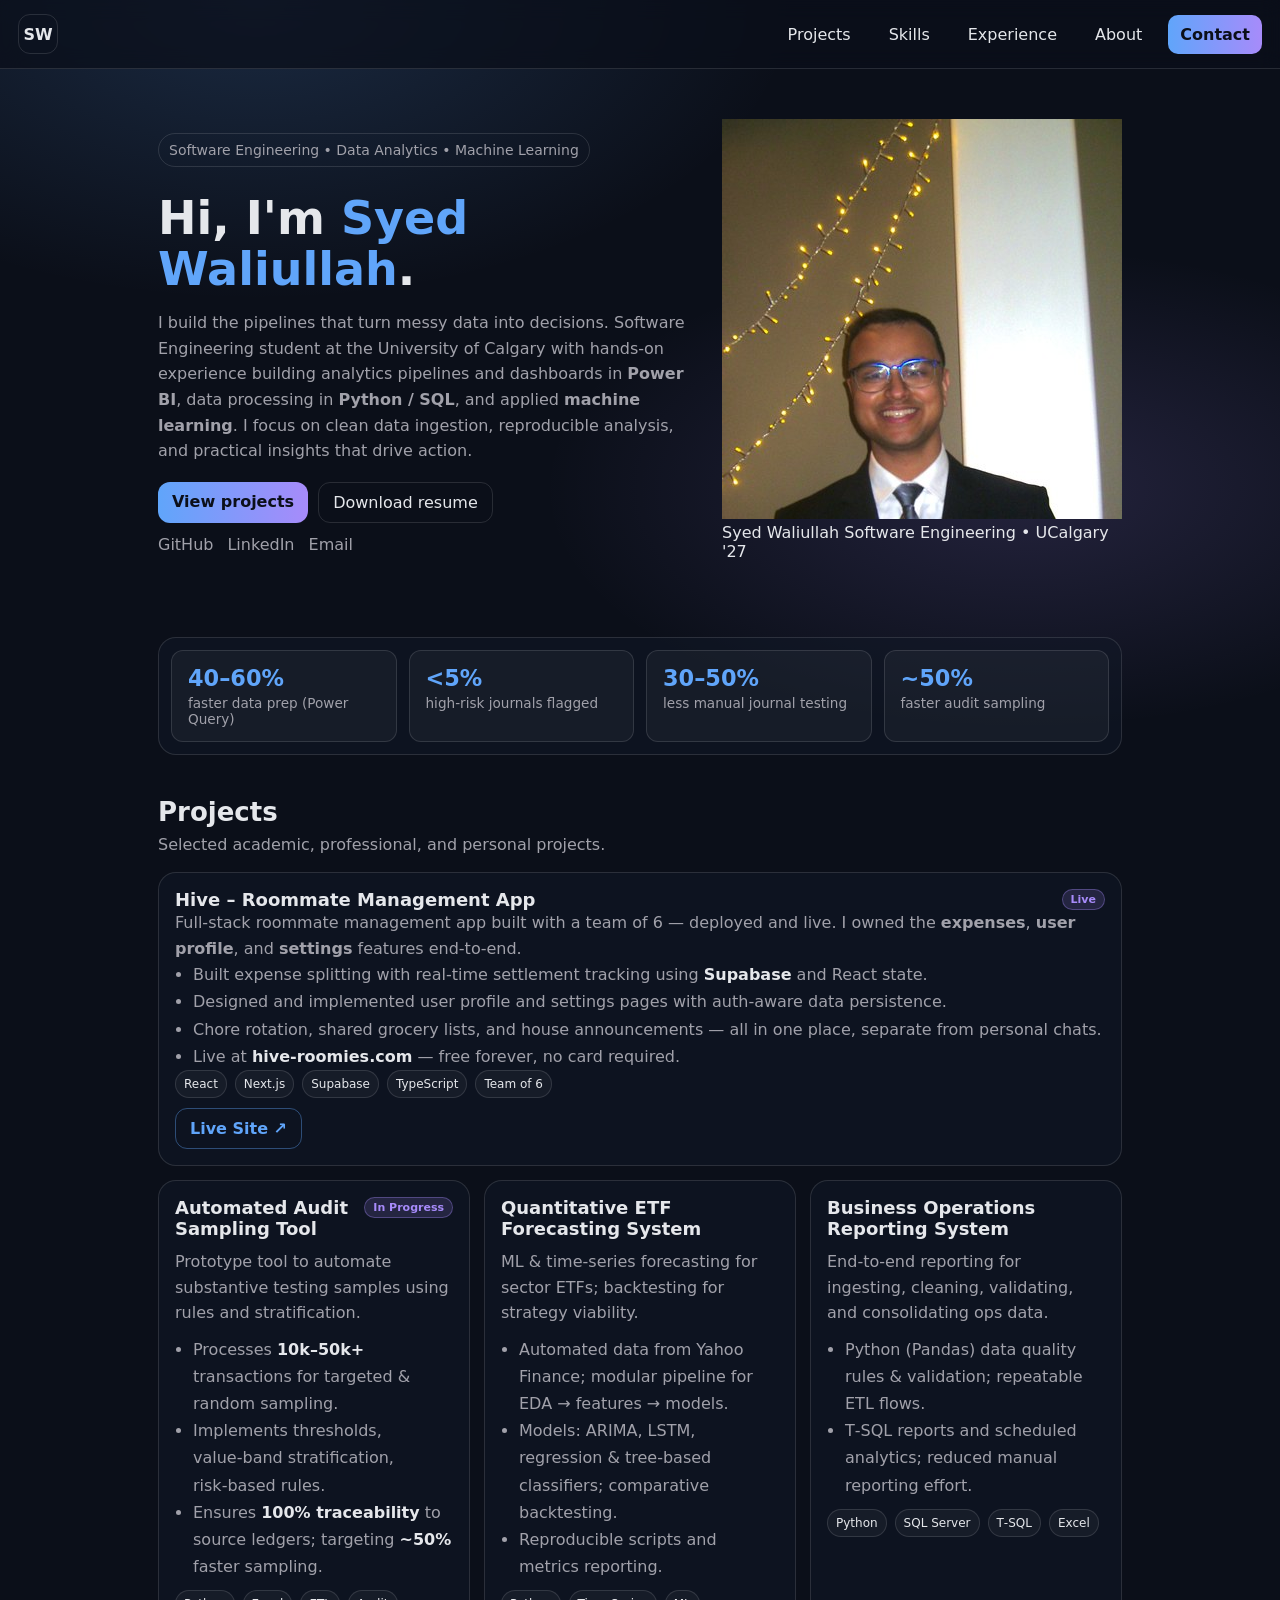
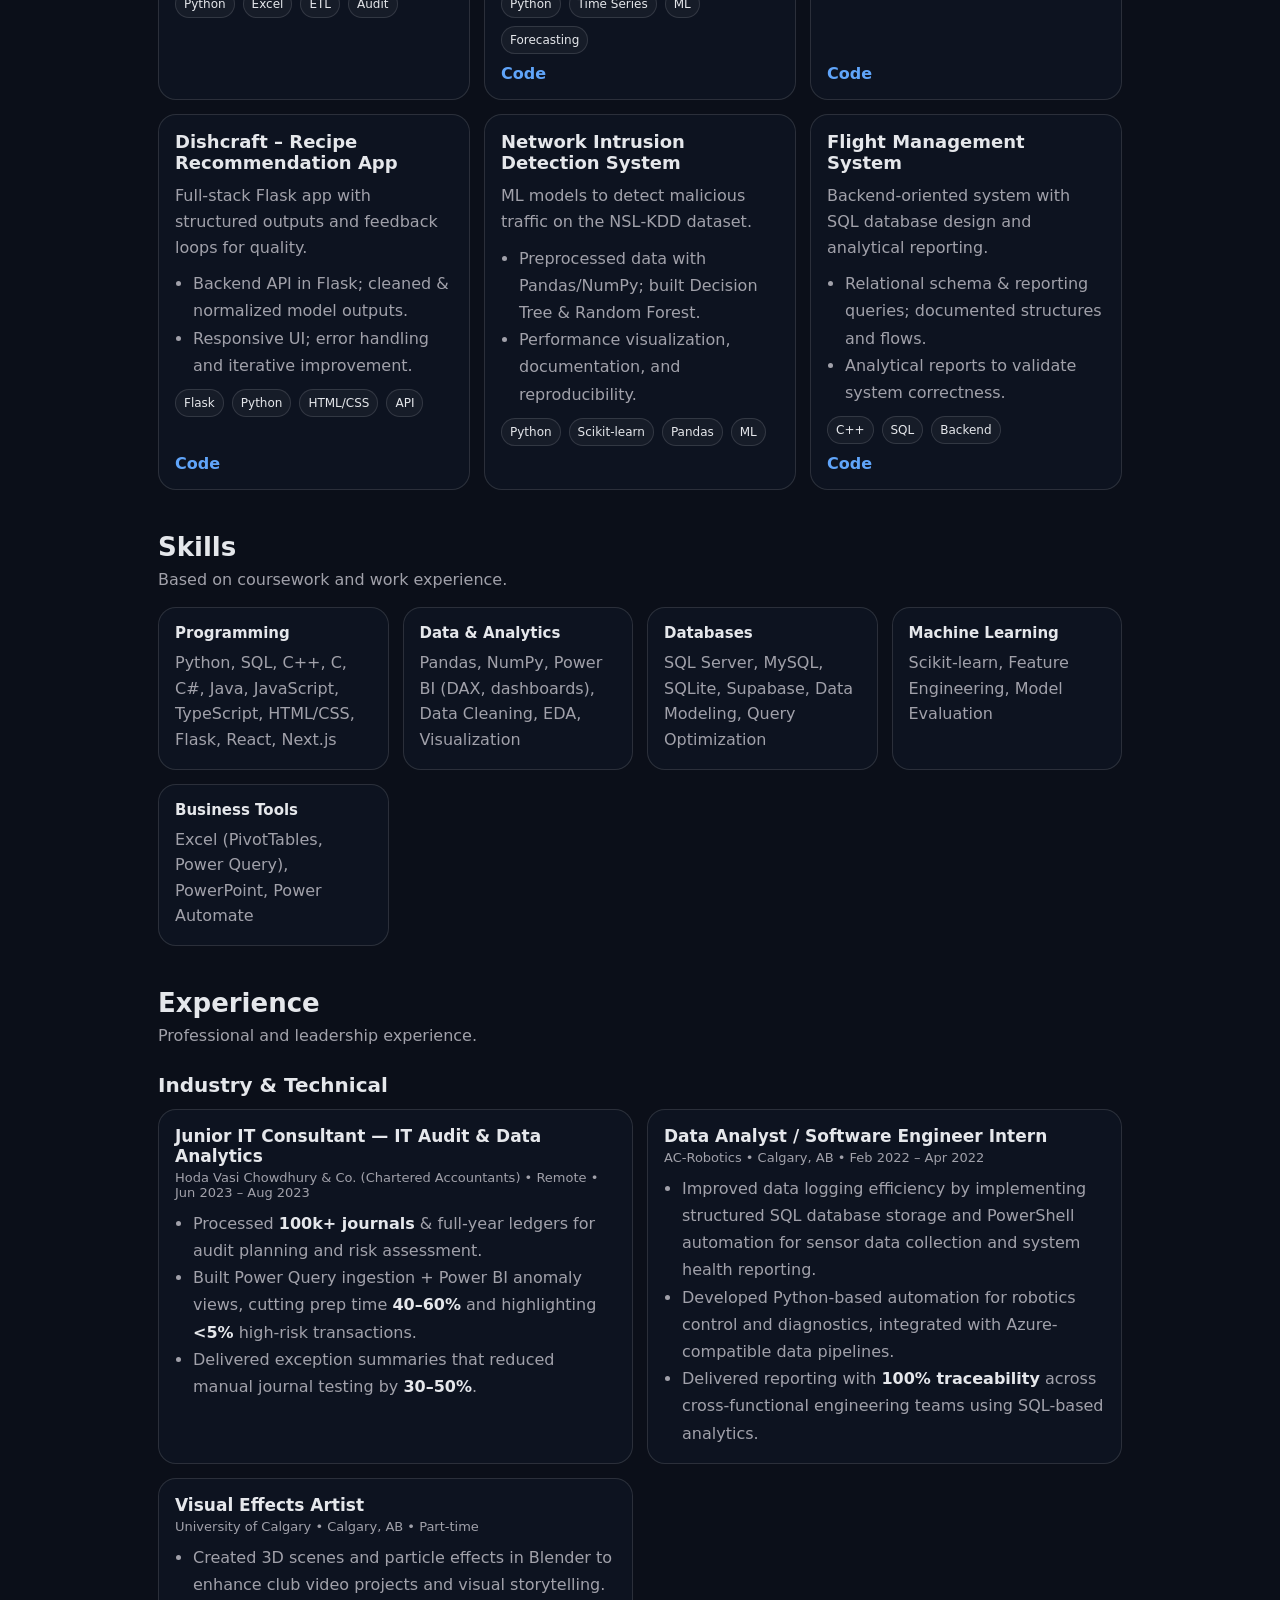
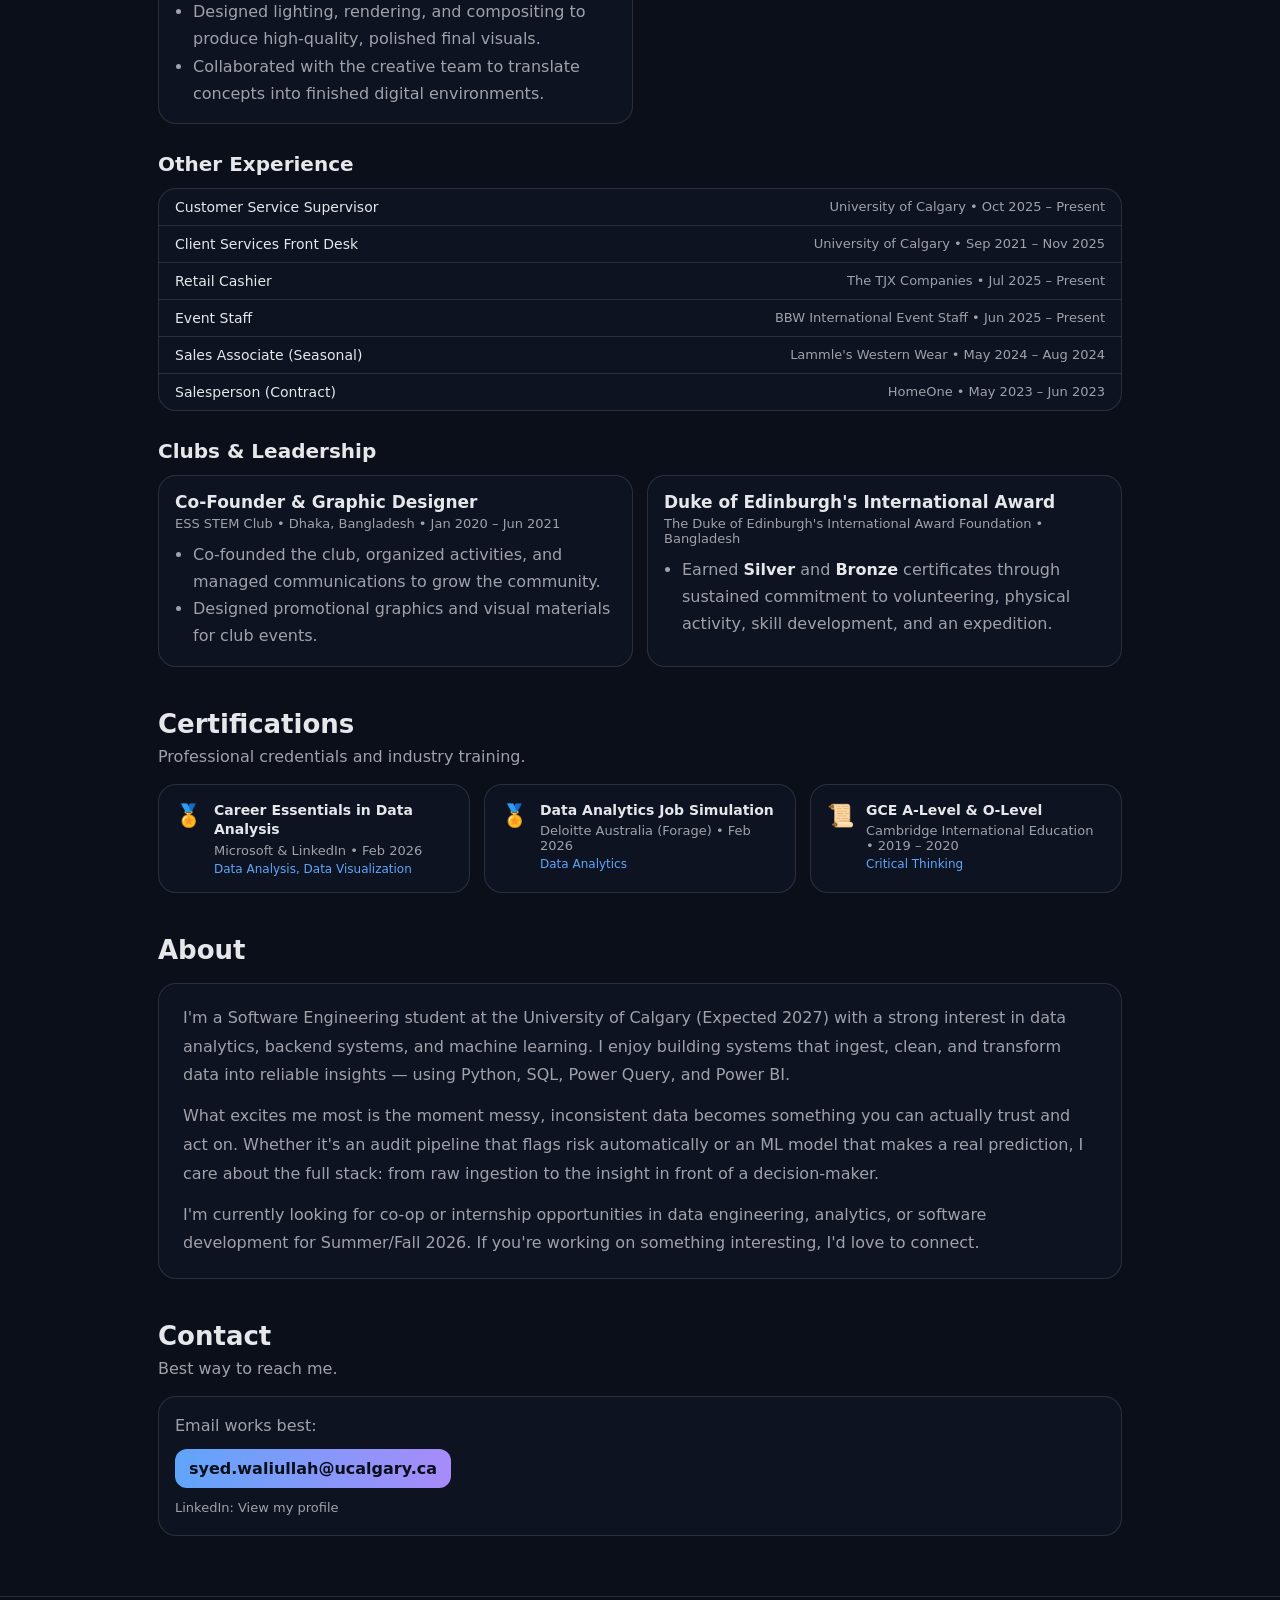
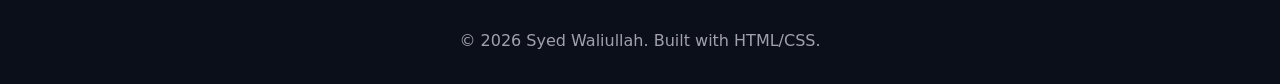
==== index.html @ 1409dc1c "Refactor profile section in index.html" ====
<!doctype html>
<html lang="en">
  <head>
    <meta charset="UTF-8" />
    <meta name="viewport" content="width=device-width, initial-scale=1" />
    <title>Syed Waliullah | Software & Data Portfolio</title>
    <meta
      name="description"
      content="Portfolio of Syed Waliullah — Software Engineering student focused on data analytics, Power BI, SQL, and machine learning."
    />
    <link rel="stylesheet" href="style.css" />
  </head>

  <body>
    <header class="header">
      <a class="logo" href="#top" aria-label="Home">SW</a>

      <button class="menuBtn" aria-label="Open menu" aria-expanded="false">☰</button>

      <nav class="nav" aria-label="Primary">
        <a href="#projects">Projects</a>
        <a href="#skills">Skills</a>
        <a href="#experience">Experience</a>
        <a href="#about">About</a>
        <a class="btn" href="#contact">Contact</a>
      </nav>
    </header>

    <main id="top">
      <!-- HERO -->
      <section class="hero">
        <div class="heroText">
          <p class="pill">Software Engineering • Data Analytics • Machine Learning</p>

          <h1>Hi, I'm <span>Syed Waliullah</span>.</h1>

          <p class="sub">
            I build the pipelines that turn messy data into decisions. Software Engineering student at the
            University of Calgary with hands‑on experience building analytics pipelines and dashboards in
            <b>Power BI</b>, data processing in <b>Python / SQL</b>, and applied <b>machine learning</b>.
            I focus on clean data ingestion, reproducible analysis, and practical insights that drive action.
          </p>

          <div class="heroCtas">
            <a class="btn" href="#projects">View projects</a>
            <a class="btnGhost" href="./resume.pdf" target="_blank" rel="noreferrer">Download resume</a>
          </div>

          <div class="linksRow">
            <a href="https://github.com/Inanewali" target="_blank" rel="noreferrer">GitHub</a>
            <a href="https://www.linkedin.com/in/inanewali" target="_blank" rel="noreferrer">LinkedIn</a>
            <a href="mailto:syed.waliullah@ucalgary.ca">Email</a>
          </div>
        </div>

        <div class="heroPhotoCol">
          <div class="profilePicWrap">
            <img src="./avatar.jpg" alt="Syed Waliullah" class="profilePic" />
          </div>
          <div class="profileCaption">
            <span class="profileName">Syed Waliullah</span>
            <span class="profileRole">Software Engineering • UCalgary '27</span>
          </div>
        </div>
      </section>

      <!-- HIGHLIGHTS: METRICS -->
      <section class="section">
        <div class="metricsStrip" role="list" aria-label="Impact highlights">
          <div class="metric" role="listitem">
            <div class="metricVal">40–60%</div>
            <div class="metricLabel">faster data prep (Power Query)</div>
          </div>
          <div class="metric" role="listitem">
            <div class="metricVal">&lt;5%</div>
            <div class="metricLabel">high‑risk journals flagged</div>
          </div>
          <div class="metric" role="listitem">
            <div class="metricVal">30–50%</div>
            <div class="metricLabel">less manual journal testing</div>
          </div>
          <div class="metric" role="listitem">
            <div class="metricVal">~50%</div>
            <div class="metricLabel">faster audit sampling</div>
          </div>
        </div>
      </section>

      <!-- PROJECTS -->
      <section id="projects" class="section">
        <div class="sectionHead">
          <h2>Projects</h2>
          <p>Selected academic, professional, and personal projects.</p>
        </div>

        <!-- FEATURED PROJECT -->
        <article class="project projectFeatured">
          <div class="featuredInner">
            <div class="featuredText">
              <div class="projectHeader">
                <h3>Hive – Roommate Management App</h3>
                <span class="badge badgeLive">Live</span>
              </div>
              <p class="muted">
                Full‑stack roommate management app built with a team of 6 — deployed and live. I owned the
                <b>expenses</b>, <b>user profile</b>, and <b>settings</b> features end‑to‑end.
              </p>
              <ul class="bullets">
                <li>Built expense splitting with real‑time settlement tracking using <b>Supabase</b> and React state.</li>
                <li>Designed and implemented user profile and settings pages with auth-aware data persistence.</li>
                <li>Chore rotation, shared grocery lists, and house announcements — all in one place, separate from personal chats.</li>
                <li>Live at <b>hive-roomies.com</b> — free forever, no card required.</li>
              </ul>
              <div class="tags">
                <span>React</span><span>Next.js</span><span>Supabase</span><span>TypeScript</span><span>Team of 6</span>
              </div>
              <div class="projectLinks" style="margin-top:10px;">
                <a class="btnGhost btnAccent" href="https://hive-roomies.com" target="_blank" rel="noreferrer">Live Site ↗</a>
              </div>
            </div>
          </div>
        </article>

        <div class="grid">
          <!-- Automated Audit Sampling (In Progress) -->
          <article class="project">
            <div class="projectHeader">
              <h3>Automated Audit Sampling Tool</h3>
              <span class="badge">In Progress</span>
            </div>
            <p class="muted">
              Prototype tool to automate substantive testing samples using rules and stratification.
            </p>
            <ul class="bullets">
              <li>Processes <b>10k–50k+</b> transactions for targeted & random sampling.</li>
              <li>Implements thresholds, value‑band stratification, risk‑based rules.</li>
              <li>Ensures <b>100% traceability</b> to source ledgers; targeting <b>~50%</b> faster sampling.</li>
            </ul>
            <div class="tags">
              <span>Python</span><span>Excel</span><span>ETL</span><span>Audit</span>
            </div>
          </article>

          <!-- ETF Forecasting -->
          <article class="project">
            <h3>Quantitative ETF Forecasting System</h3>
            <p class="muted">
              ML & time‑series forecasting for sector ETFs; backtesting for strategy viability.
            </p>
            <ul class="bullets">
              <li>Automated data from Yahoo Finance; modular pipeline for EDA → features → models.</li>
              <li>Models: ARIMA, LSTM, regression & tree‑based classifiers; comparative backtesting.</li>
              <li>Reproducible scripts and metrics reporting.</li>
            </ul>
            <div class="tags">
              <span>Python</span><span>Time Series</span><span>ML</span><span>Forecasting</span>
            </div>
            <div class="projectLinks">
              <a href="https://github.com/irajak/quantitative-etf-forecasting" target="_blank" rel="noreferrer">Code</a>
            </div>
          </article>

          <!-- Business Reporting -->
          <article class="project">
            <h3>Business Operations Reporting System</h3>
            <p class="muted">
              End‑to‑end reporting for ingesting, cleaning, validating, and consolidating ops data.
            </p>
            <ul class="bullets">
              <li>Python (Pandas) data quality rules & validation; repeatable ETL flows.</li>
              <li>T‑SQL reports and scheduled analytics; reduced manual reporting effort.</li>
            </ul>
            <div class="tags">
              <span>Python</span><span>SQL Server</span><span>T‑SQL</span><span>Excel</span>
            </div>
            <div class="projectLinks">
              <a href="https://github.com/Inanewali" target="_blank" rel="noreferrer">Code</a>
            </div>
          </article>

          <!-- Dishcraft -->
          <article class="project">
            <h3>Dishcraft – Recipe Recommendation App</h3>
            <p class="muted">
              Full‑stack Flask app with structured outputs and feedback loops for quality.
            </p>
            <ul class="bullets">
              <li>Backend API in Flask; cleaned & normalized model outputs.</li>
              <li>Responsive UI; error handling and iterative improvement.</li>
            </ul>
            <div class="tags">
              <span>Flask</span><span>Python</span><span>HTML/CSS</span><span>API</span>
            </div>
            <div class="projectLinks">
              <a href="https://github.com/Maheen21/Dishcraft" target="_blank" rel="noreferrer">Code</a>
            </div>
          </article>

          <!-- NIDS -->
          <article class="project">
            <h3>Network Intrusion Detection System</h3>
            <p class="muted">
              ML models to detect malicious traffic on the NSL‑KDD dataset.
            </p>
            <ul class="bullets">
              <li>Preprocessed data with Pandas/NumPy; built Decision Tree & Random Forest.</li>
              <li>Performance visualization, documentation, and reproducibility.</li>
            </ul>
            <div class="tags">
              <span>Python</span><span>Scikit‑learn</span><span>Pandas</span><span>ML</span>
            </div>
          </article>

          <!-- Flight Management -->
          <article class="project">
            <h3>Flight Management System</h3>
            <p class="muted">
              Backend‑oriented system with SQL database design and analytical reporting.
            </p>
            <ul class="bullets">
              <li>Relational schema & reporting queries; documented structures and flows.</li>
              <li>Analytical reports to validate system correctness.</li>
            </ul>
            <div class="tags">
              <span>C++</span><span>SQL</span><span>Backend</span>
            </div>
            <div class="projectLinks">
              <a href="https://github.com/Inanewali/ensf-337-term-project" target="_blank" rel="noreferrer">Code</a>
            </div>
          </article>
        </div>
      </section>

      <!-- SKILLS -->
      <section id="skills" class="section">
        <div class="sectionHead">
          <h2>Skills</h2>
          <p>Based on coursework and work experience.</p>
        </div>

        <div class="skills">
          <div class="skillCard">
            <h3>Programming</h3>
            <p class="muted">Python, SQL, C++, C, C#, Java, JavaScript, TypeScript, HTML/CSS, Flask, React, Next.js</p>
          </div>
          <div class="skillCard">
            <h3>Data & Analytics</h3>
            <p class="muted">Pandas, NumPy, Power BI (DAX, dashboards), Data Cleaning, EDA, Visualization</p>
          </div>
          <div class="skillCard">
            <h3>Databases</h3>
            <p class="muted">SQL Server, MySQL, SQLite, Supabase, Data Modeling, Query Optimization</p>
          </div>
          <div class="skillCard">
            <h3>Machine Learning</h3>
            <p class="muted">Scikit‑learn, Feature Engineering, Model Evaluation</p>
          </div>
          <div class="skillCard">
            <h3>Business Tools</h3>
            <p class="muted">Excel (PivotTables, Power Query), PowerPoint, Power Automate</p>
          </div>
        </div>
      </section>

      <!-- EXPERIENCE -->
      <section id="experience" class="section">
        <div class="sectionHead">
          <h2>Experience</h2>
          <p>Professional and leadership experience.</p>
        </div>

        <h3 class="subSectionTitle">Industry & Technical</h3>
        <div class="expGrid">
          <article class="expCard">
            <div class="expTop">
              <h3>Junior IT Consultant — IT Audit & Data Analytics</h3>
              <div class="expMeta">Hoda Vasi Chowdhury &amp; Co. (Chartered Accountants) • Remote • Jun 2023 – Aug 2023</div>
            </div>
            <ul class="bullets">
              <li>Processed <b>100k+ journals</b> & full‑year ledgers for audit planning and risk assessment.</li>
              <li>Built Power Query ingestion + Power BI anomaly views, cutting prep time <b>40–60%</b> and highlighting <b>&lt;5%</b> high‑risk transactions.</li>
              <li>Delivered exception summaries that reduced manual journal testing by <b>30–50%</b>.</li>
            </ul>
          </article>

          <article class="expCard">
            <div class="expTop">
              <h3>Data Analyst / Software Engineer Intern</h3>
              <div class="expMeta">AC‑Robotics • Calgary, AB • Feb 2022 – Apr 2022</div>
            </div>
            <ul class="bullets">
              <li>Improved data logging efficiency by implementing structured SQL database storage and PowerShell automation for sensor data collection and system health reporting.</li>
              <li>Developed Python-based automation for robotics control and diagnostics, integrated with Azure-compatible data pipelines.</li>
              <li>Delivered reporting with <b>100% traceability</b> across cross-functional engineering teams using SQL-based analytics.</li>
            </ul>
          </article>
          <article class="expCard">
            <div class="expTop">
              <h3>Visual Effects Artist</h3>
              <div class="expMeta">University of Calgary • Calgary, AB • Part‑time</div>
            </div>
            <ul class="bullets">
              <li>Created 3D scenes and particle effects in Blender to enhance club video projects and visual storytelling.</li>
              <li>Designed lighting, rendering, and compositing to produce high-quality, polished final visuals.</li>
              <li>Collaborated with the creative team to translate concepts into finished digital environments.</li>
            </ul>
          </article>
        </div>

        <h3 class="subSectionTitle">Other Experience</h3>
        <div class="otherExpList">
          <div class="otherExpItem">
            <span class="otherExpRole">Customer Service Supervisor</span>
            <span class="otherExpMeta">University of Calgary • Oct 2025 – Present</span>
          </div>
          <div class="otherExpItem">
            <span class="otherExpRole">Client Services Front Desk</span>
            <span class="otherExpMeta">University of Calgary • Sep 2021 – Nov 2025</span>
          </div>
          <div class="otherExpItem">
            <span class="otherExpRole">Retail Cashier</span>
            <span class="otherExpMeta">The TJX Companies • Jul 2025 – Present</span>
          </div>
          <div class="otherExpItem">
            <span class="otherExpRole">Event Staff</span>
            <span class="otherExpMeta">BBW International Event Staff • Jun 2025 – Present</span>
          </div>
          <div class="otherExpItem">
            <span class="otherExpRole">Sales Associate (Seasonal)</span>
            <span class="otherExpMeta">Lammle's Western Wear • May 2024 – Aug 2024</span>
          </div>
          <div class="otherExpItem">
            <span class="otherExpRole">Salesperson (Contract)</span>
            <span class="otherExpMeta">HomeOne • May 2023 – Jun 2023</span>
          </div>
        </div>

        <h3 class="subSectionTitle">Clubs & Leadership</h3>
        <div class="expGrid">
          <article class="expCard">
            <div class="expTop">
              <h3>Co‑Founder & Graphic Designer</h3>
              <div class="expMeta">ESS STEM Club • Dhaka, Bangladesh • Jan 2020 – Jun 2021</div>
            </div>
            <ul class="bullets">
              <li>Co‑founded the club, organized activities, and managed communications to grow the community.</li>
              <li>Designed promotional graphics and visual materials for club events.</li>
            </ul>
          </article>

          <article class="expCard">
            <div class="expTop">
              <h3>Duke of Edinburgh's International Award</h3>
              <div class="expMeta">The Duke of Edinburgh's International Award Foundation • Bangladesh</div>
            </div>
            <ul class="bullets">
              <li>Earned <b>Silver</b> and <b>Bronze</b> certificates through sustained commitment to volunteering, physical activity, skill development, and an expedition.</li>
            </ul>
          </article>
        </div>
      </section>

      <!-- CERTIFICATIONS -->
      <section id="certifications" class="section">
        <div class="sectionHead">
          <h2>Certifications</h2>
          <p>Professional credentials and industry training.</p>
        </div>
        <div class="certGrid">
          <div class="certCard">
            <div class="certIcon">🏅</div>
            <div>
              <div class="certName">Career Essentials in Data Analysis</div>
              <div class="certIssuer">Microsoft &amp; LinkedIn • Feb 2026</div>
              <div class="certSkills">Data Analysis, Data Visualization</div>
            </div>
          </div>
          <div class="certCard">
            <div class="certIcon">🏅</div>
            <div>
              <div class="certName">Data Analytics Job Simulation</div>
              <div class="certIssuer">Deloitte Australia (Forage) • Feb 2026</div>
              <div class="certSkills">Data Analytics</div>
            </div>
          </div>
          <div class="certCard">
            <div class="certIcon">📜</div>
            <div>
              <div class="certName">GCE A‑Level & O‑Level</div>
              <div class="certIssuer">Cambridge International Education • 2019 – 2020</div>
              <div class="certSkills">Critical Thinking</div>
            </div>
          </div>
        </div>
      </section>

      <!-- ABOUT -->
      <section id="about" class="section">
        <div class="sectionHead">
          <h2>About</h2>
        </div>

        <div class="about">
          <p>
            I'm a Software Engineering student at the University of Calgary (Expected 2027) with a strong interest in
            data analytics, backend systems, and machine learning. I enjoy building systems that ingest, clean, and
            transform data into reliable insights — using Python, SQL, Power Query, and Power BI.
          </p>
          <p>
            What excites me most is the moment messy, inconsistent data becomes something you can actually trust and act on.
            Whether it's an audit pipeline that flags risk automatically or an ML model that makes a real prediction, I care
            about the full stack: from raw ingestion to the insight in front of a decision-maker.
          </p>
          <p>
            I'm currently looking for co-op or internship opportunities in data engineering, analytics, or software development
            for Summer/Fall 2026. If you're working on something interesting, I'd love to connect.
          </p>
        </div>
      </section>

      <!-- CONTACT -->
      <section id="contact" class="section">
        <div class="sectionHead">
          <h2>Contact</h2>
          <p>Best way to reach me.</p>
        </div>

        <div class="contactCard">
          <p class="muted">Email works best:</p>
          <a class="btn" href="mailto:syed.waliullah@ucalgary.ca">syed.waliullah@ucalgary.ca</a>
          <p class="small muted">
            LinkedIn:
            <a href="https://www.linkedin.com/in/inanewali" target="_blank" rel="noreferrer">
              View my profile
            </a>
          </p>
        </div>
      </section>
    </main>

    <footer class="footer">
      <p>© <span id="year"></span> Syed Waliullah. Built with HTML/CSS.</p>
    </footer>

    <script src="script.js"></script>
  </body>
</html>
---- style.css ----
:root{
  --bg:#0b0f19;
  --card:#111827;
  --text:#e5e7eb;
  --muted:#a1a1aa;
  --border: rgba(255,255,255,.12);
  --accent:#60a5fa;
  --accent2:#a78bfa;
}

*{ box-sizing:border-box; }
html{ scroll-behavior:smooth; }
body{
  margin:0;
  font-family: system-ui, -apple-system, Segoe UI, Roboto, Arial, sans-serif;
  background: radial-gradient(900px 500px at 20% 0%, rgba(96,165,250,.18), transparent 60%),
              radial-gradient(800px 400px at 80% 10%, rgba(167,139,250,.16), transparent 60%),
              var(--bg);
  color:var(--text);
}

a{ color:inherit; text-decoration:none; }
a:hover{ opacity:.9; }

.header{
  position:sticky; top:0; z-index:20;
  display:flex; align-items:center; justify-content:space-between;
  padding:14px 18px;
  border-bottom:1px solid var(--border);
  background: rgba(11,15,25,.72);
  backdrop-filter: blur(10px);
}

.logo{
  width:40px; height:40px;
  display:grid; place-items:center;
  border:1px solid var(--border);
  border-radius:12px;
  font-weight:700;
}

.nav{ display:flex; gap:14px; align-items:center; }
.nav a{ padding:10px 12px; border-radius:10px; }
.nav a:hover{ background: rgba(255,255,255,.06); }

.btn{
  background: linear-gradient(90deg, var(--accent), var(--accent2));
  color:#0b0f19;
  font-weight:700;
  padding:10px 14px;
  border-radius:12px;
  display:inline-block;
}

.btnGhost{
  border:1px solid var(--border);
  padding:10px 14px;
  border-radius:12px;
  display:inline-block;
}

.btnAccent{
  color: var(--accent);
  border-color: rgba(96,165,250,.4);
  font-weight: 600;
}
.btnAccent:hover{ background: rgba(96,165,250,.08); opacity:1; }

.menuBtn{
  display:none;
  border:1px solid var(--border);
  background: rgba(255,255,255,.04);
  color: var(--text);
  padding:8px 10px;
  border-radius:12px;
  font-size:18px;
}

main{ max-width:1000px; margin:0 auto; padding:24px 18px 60px; }

.hero{
  display:grid;
  grid-template-columns: 1.3fr .9fr;
  gap:18px;
  padding:26px 0 6px;
}

.pill{
  display:inline-block;
  border:1px solid var(--border);
  padding:8px 10px;
  border-radius:999px;
  color:var(--muted);
  font-size:14px;
}

.hero h1{
  margin:12px 0 10px;
  font-size: clamp(32px, 4vw, 46px);
  line-height:1.1;
}
.hero h1 span{ color: var(--accent); }

.sub{ color:var(--muted); font-size:16px; line-height:1.6; max-width:55ch; }

.heroCtas{ display:flex; gap:10px; margin:18px 0 10px; flex-wrap:wrap; }
.linksRow{ display:flex; gap:14px; margin-top:12px; color:var(--muted); flex-wrap:wrap; }

.heroCard{
  border:1px solid var(--border);
  background: rgba(17,24,39,.65);
  border-radius:18px;
  padding:18px;
  display:flex; gap:14px;
  min-height:140px;
}

/* Avatar: styled initials instead of emoji */
.avatar{
  width:80px; height:80px;
  border-radius:16px;
  display:grid; place-items:center;
  background: linear-gradient(135deg, var(--accent), var(--accent2));
  border:1px solid var(--border);
  font-size:16px;
  font-weight:700;
  color:#0b0f19;
  flex-shrink:0;
}

/* Photo avatar */
.avatarPhoto{
  object-fit:cover;
  object-position: center top;
  background: none;
  font-size:0;
}

.cardTitle{ margin:0; font-size:16px; }
.cardText{ margin:8px 0 0; color:var(--muted); line-height:1.6; }

.section{ padding:42px 0 0; }
.sectionHead h2{ margin:0; font-size:26px; }
.sectionHead p{ margin:8px 0 0; color:var(--muted); }

/* Metrics strip — fixed to match dark theme */
.metricsStrip {
  display: grid;
  grid-template-columns: repeat(auto-fit, minmax(160px, 1fr));
  gap: 12px;
  border: 1px solid var(--border);
  border-radius: 18px;
  padding: 12px;
  margin-top: 28px;
  background: rgba(17,24,39,.55);
}
.metric {
  padding: 14px 16px;
  background: rgba(255,255,255,.04);
  border: 1px solid var(--border);
  border-radius: 12px;
}
.metricVal {
  font-size: 1.4rem;
  font-weight: 700;
  color: var(--accent);
}
.metricLabel {
  font-size: 0.85rem;
  color: var(--muted);
  margin-top: 4px;
}

/* Featured project — full-width card above the grid */
.projectFeatured{
  margin-top:18px;
  background: linear-gradient(135deg, rgba(96,165,250,.08), rgba(167,139,250,.08));
  border-color: rgba(96,165,250,.3);
}
.featuredInner{ display:flex; flex-direction:column; gap:12px; }
.featuredText{ flex:1; }
.projectFeatured .btn{
  font-size:14px;
  padding:8px 14px;
}

.badgeLive{
  background: rgba(52,211,153,.15);
  border-color: rgba(52,211,153,.35);
  color: #34d399;
}

.grid{
  margin-top:14px;
  display:grid;
  grid-template-columns: repeat(3, 1fr);
  gap:14px;
}

.project{
  border:1px solid var(--border);
  background: rgba(17,24,39,.55);
  border-radius:18px;
  padding:16px;
  display:flex;
  flex-direction:column;
  gap:10px;
}

/* Project header row with badge */
.projectHeader{
  display:flex;
  align-items:flex-start;
  justify-content:space-between;
  gap:10px;
}
.projectHeader h3{ margin:0; font-size:18px; }

.badge{
  font-size:11px;
  font-weight:600;
  padding:3px 8px;
  border-radius:999px;
  background: rgba(167,139,250,.15);
  border: 1px solid rgba(167,139,250,.35);
  color: var(--accent2);
  white-space:nowrap;
  flex-shrink:0;
}

.project h3{ margin:0; font-size:18px; }
.muted{ color:var(--muted); line-height:1.6; margin:0; }

.bullets{ margin:0; padding-left:18px; color:var(--muted); line-height:1.7; }
.bullets b{ color:var(--text); }

.tags{ display:flex; flex-wrap:wrap; gap:8px; }
.tags span{
  font-size:12px;
  color:var(--text);
  border:1px solid var(--border);
  padding:6px 8px;
  border-radius:999px;
  background: rgba(255,255,255,.04);
}

.projectLinks{ display:flex; gap:12px; margin-top:auto; }
.projectLinks a{
  color: var(--accent);
  font-weight:600;
}

.skills{
  margin-top:18px;
  display:grid;
  grid-template-columns: repeat(4, 1fr);
  gap:14px;
}
.skillCard{
  border:1px solid var(--border);
  background: rgba(17,24,39,.55);
  border-radius:18px;
  padding:16px;
}
.skillCard h3{ margin:0 0 8px; font-size:15px; }

.about{
  margin-top:18px;
  border:1px solid var(--border);
  background: rgba(17,24,39,.55);
  border-radius:18px;
  padding:20px 24px;
  color:var(--muted);
  line-height:1.8;
  display:flex;
  flex-direction:column;
  gap:12px;
}
.about p{ margin:0; }

.contactCard{
  margin-top:18px;
  border:1px solid var(--border);
  background: rgba(17,24,39,.55);
  border-radius:18px;
  padding:16px;
  display:flex;
  flex-direction:column;
  gap:10px;
  align-items:flex-start;
}

.small{ font-size:13px; }

.footer{
  border-top:1px solid var(--border);
  color:var(--muted);
  padding:18px;
  text-align:center;
}

/* Experience */
.subSectionTitle{
  margin-top: 28px;
  margin-bottom: 12px;
  font-size: 20px;
  color: var(--text);
}

.expGrid{
  margin-top: 12px;
  display: grid;
  grid-template-columns: repeat(2, 1fr);
  gap: 14px;
}

.expCard{
  border:1px solid var(--border);
  background: rgba(17,24,39,.55);
  border-radius:18px;
  padding:16px;
  display:flex;
  flex-direction:column;
  gap:10px;
}

.expTop h3{ margin:0; font-size:17px; }
.expMeta{ color: var(--muted); font-size:13px; margin-top:4px; }

/* Compact other experience list */
.otherExpList{
  margin-top:12px;
  border:1px solid var(--border);
  background: rgba(17,24,39,.55);
  border-radius:18px;
  overflow:hidden;
}
.otherExpItem{
  display:flex;
  align-items:center;
  justify-content:space-between;
  padding:10px 16px;
  gap:12px;
  border-bottom:1px solid var(--border);
}
.otherExpItem:last-child{ border-bottom:none; }
.otherExpRole{ font-size:14px; font-weight:500; }
.otherExpMeta{ font-size:13px; color:var(--muted); text-align:right; }

/* Certifications */
.certGrid{
  margin-top:18px;
  display:grid;
  grid-template-columns: repeat(3, 1fr);
  gap:14px;
}
.certCard{
  border:1px solid var(--border);
  background: rgba(17,24,39,.55);
  border-radius:18px;
  padding:16px;
  display:flex;
  gap:12px;
  align-items:flex-start;
}
.certIcon{ font-size:22px; flex-shrink:0; margin-top:2px; }
.certName{ font-size:14px; font-weight:600; line-height:1.4; }
.certIssuer{ font-size:13px; color:var(--muted); margin-top:3px; }
.certSkills{ font-size:12px; color:var(--accent); margin-top:4px; }

@media (max-width: 900px){
  .certGrid{ grid-template-columns: 1fr; }
}
@media (max-width: 900px){
  .grid{ grid-template-columns: 1fr; }
  .skills{ grid-template-columns: 1fr 1fr; }
  .hero{ grid-template-columns: 1fr; }
  .expGrid{ grid-template-columns: 1fr; }
  .menuBtn{ display:inline-flex; align-items:center; justify-content:center; }
  .nav{
    position: absolute;
    right: 18px;
    top: 62px;
    display:none;
    flex-direction:column;
    align-items:stretch;
    min-width: 200px;
    padding:10px;
    border:1px solid var(--border);
    border-radius:16px;
    background: rgba(11,15,25,.95);
  }
  .nav.open{ display:flex; }
  .nav a{ width:100%; }
  .otherExpItem{ flex-direction:column; align-items:flex-start; }
  .otherExpMeta{ text-align:left; }
}

@media (max-width: 600px){
  .skills{ grid-template-columns: 1fr; }
}
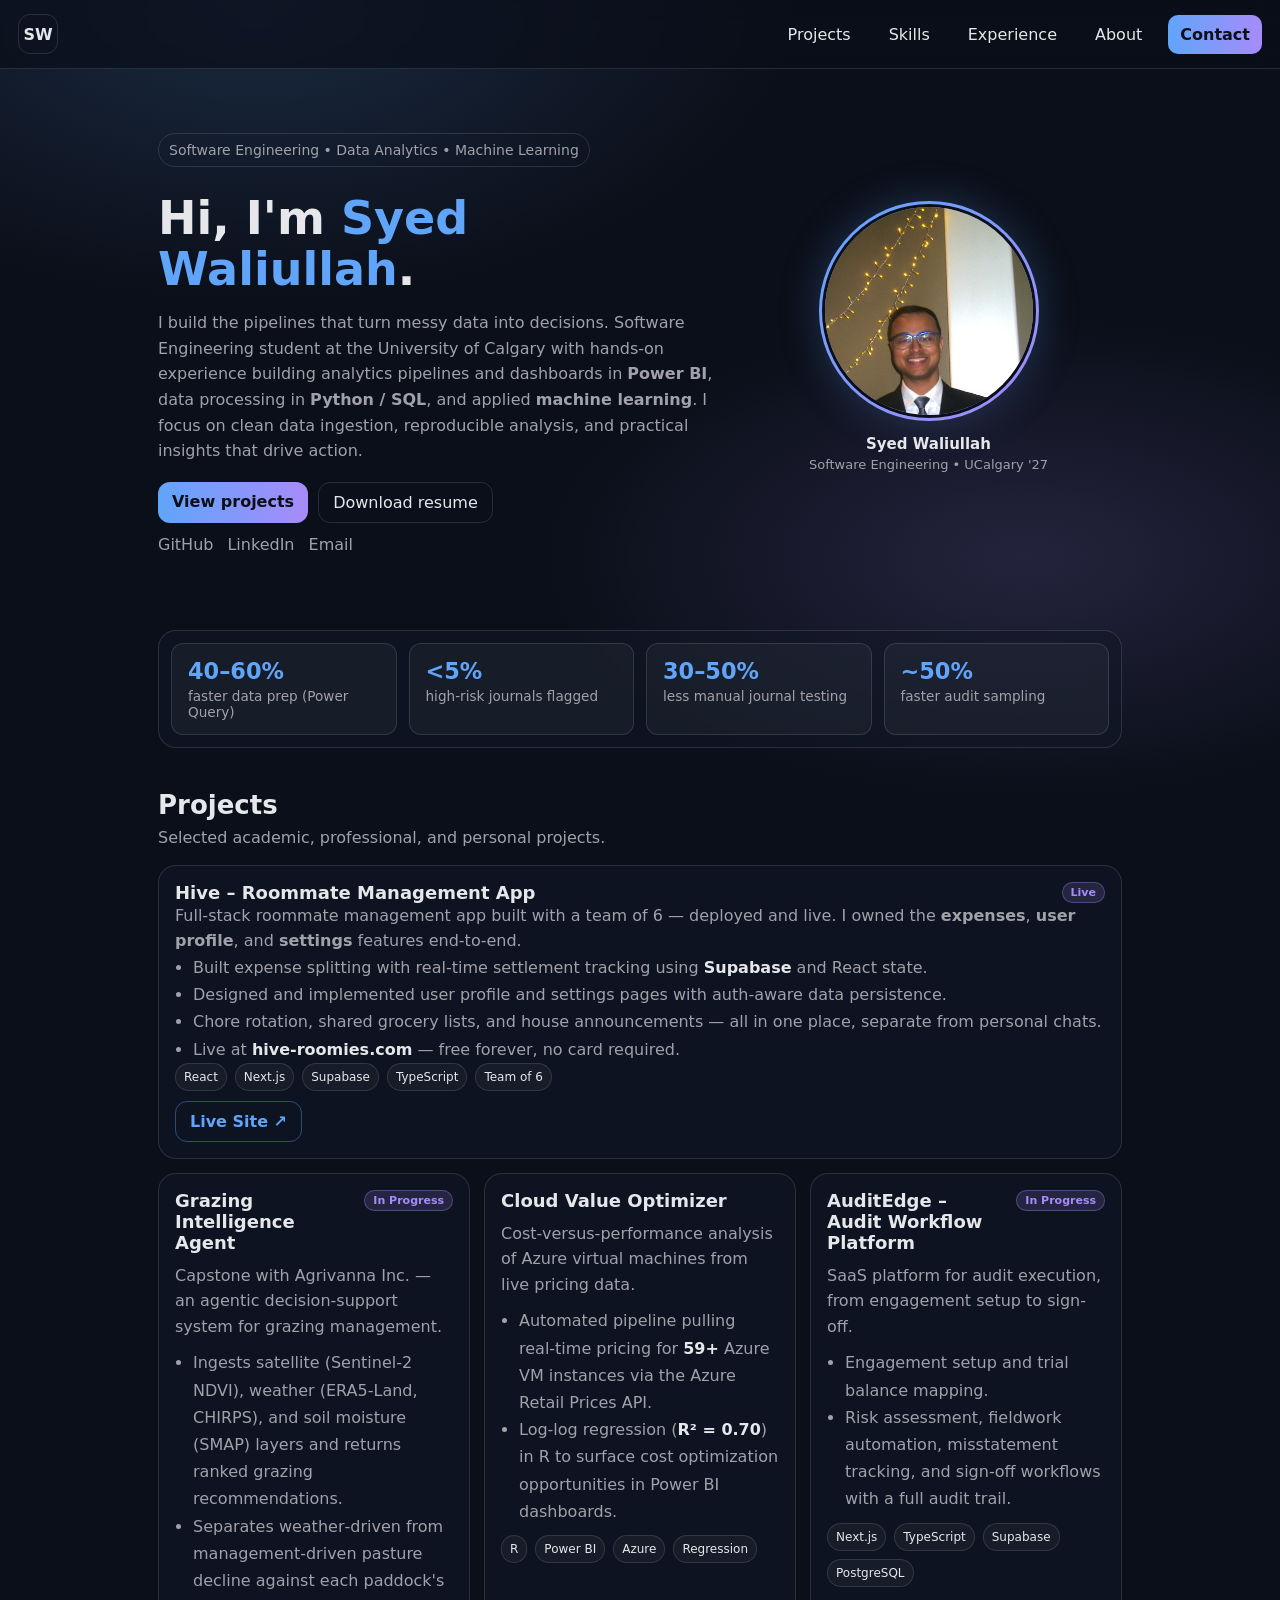
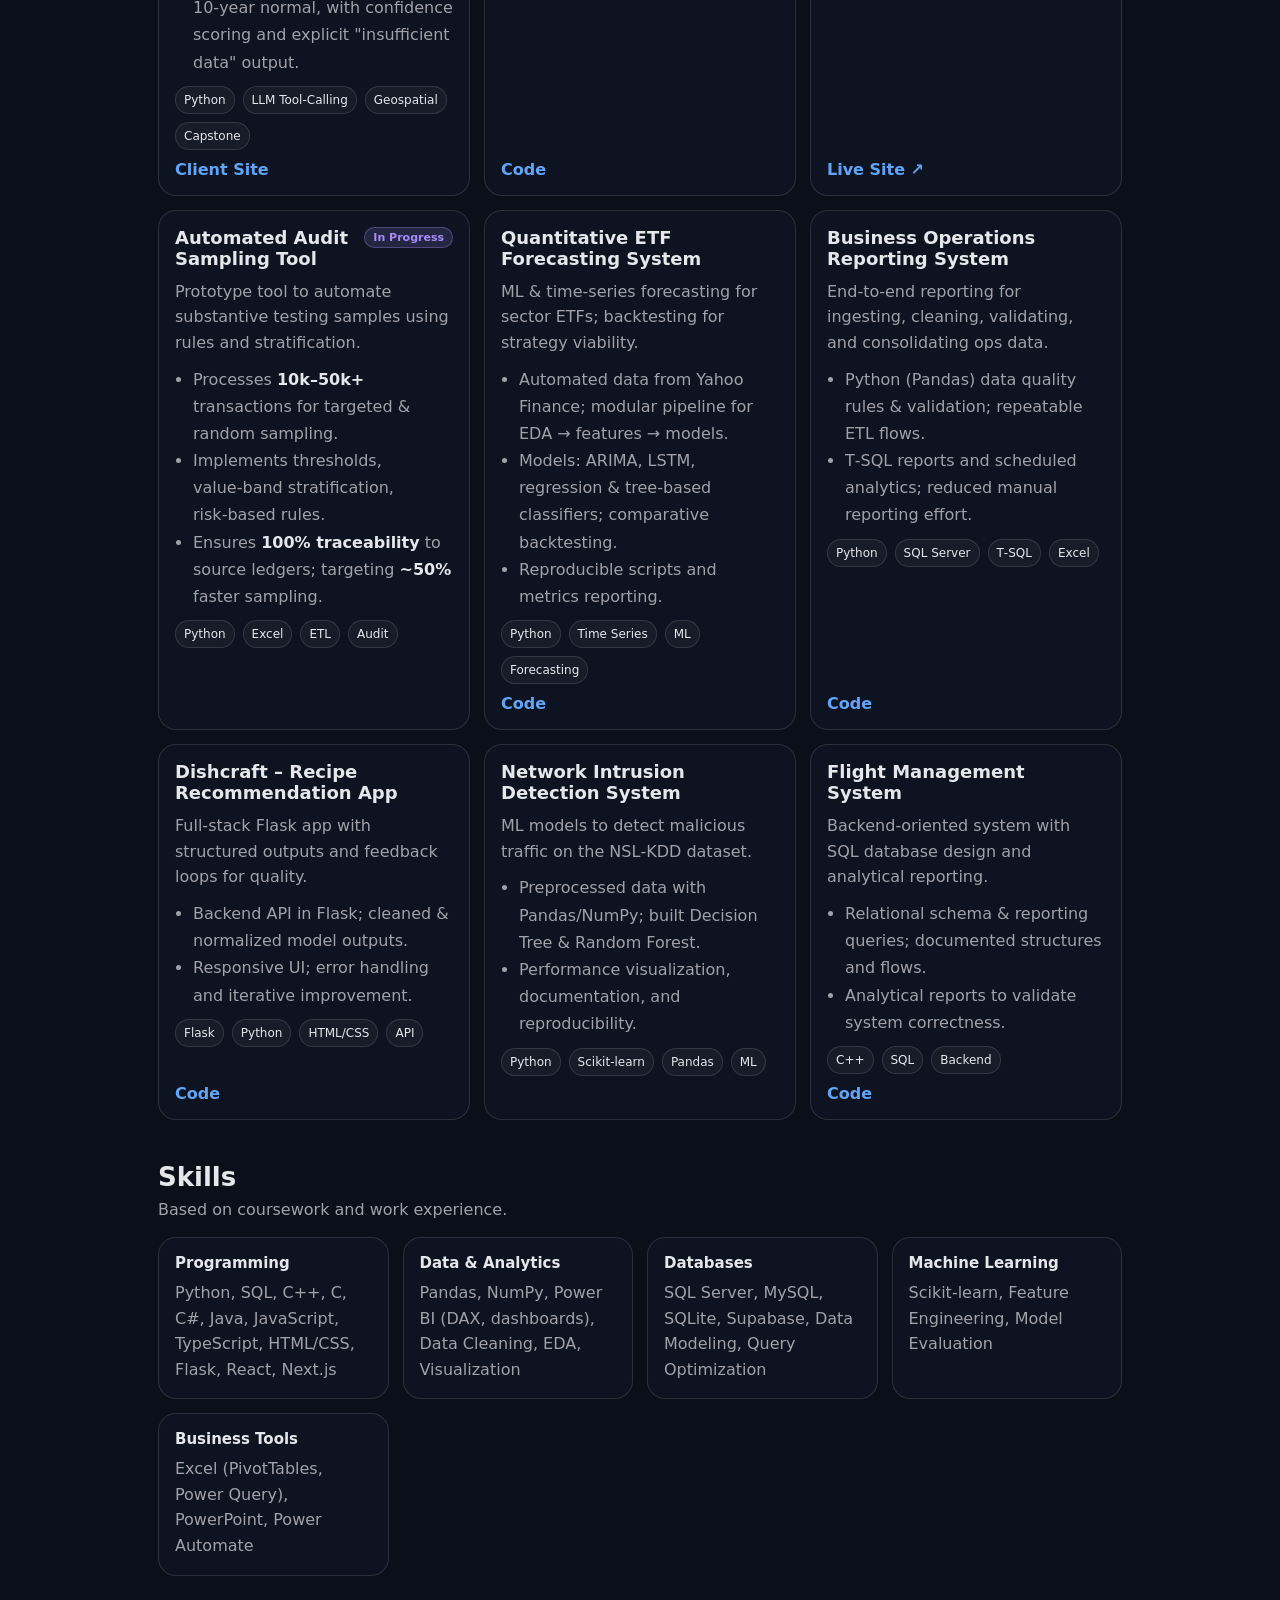
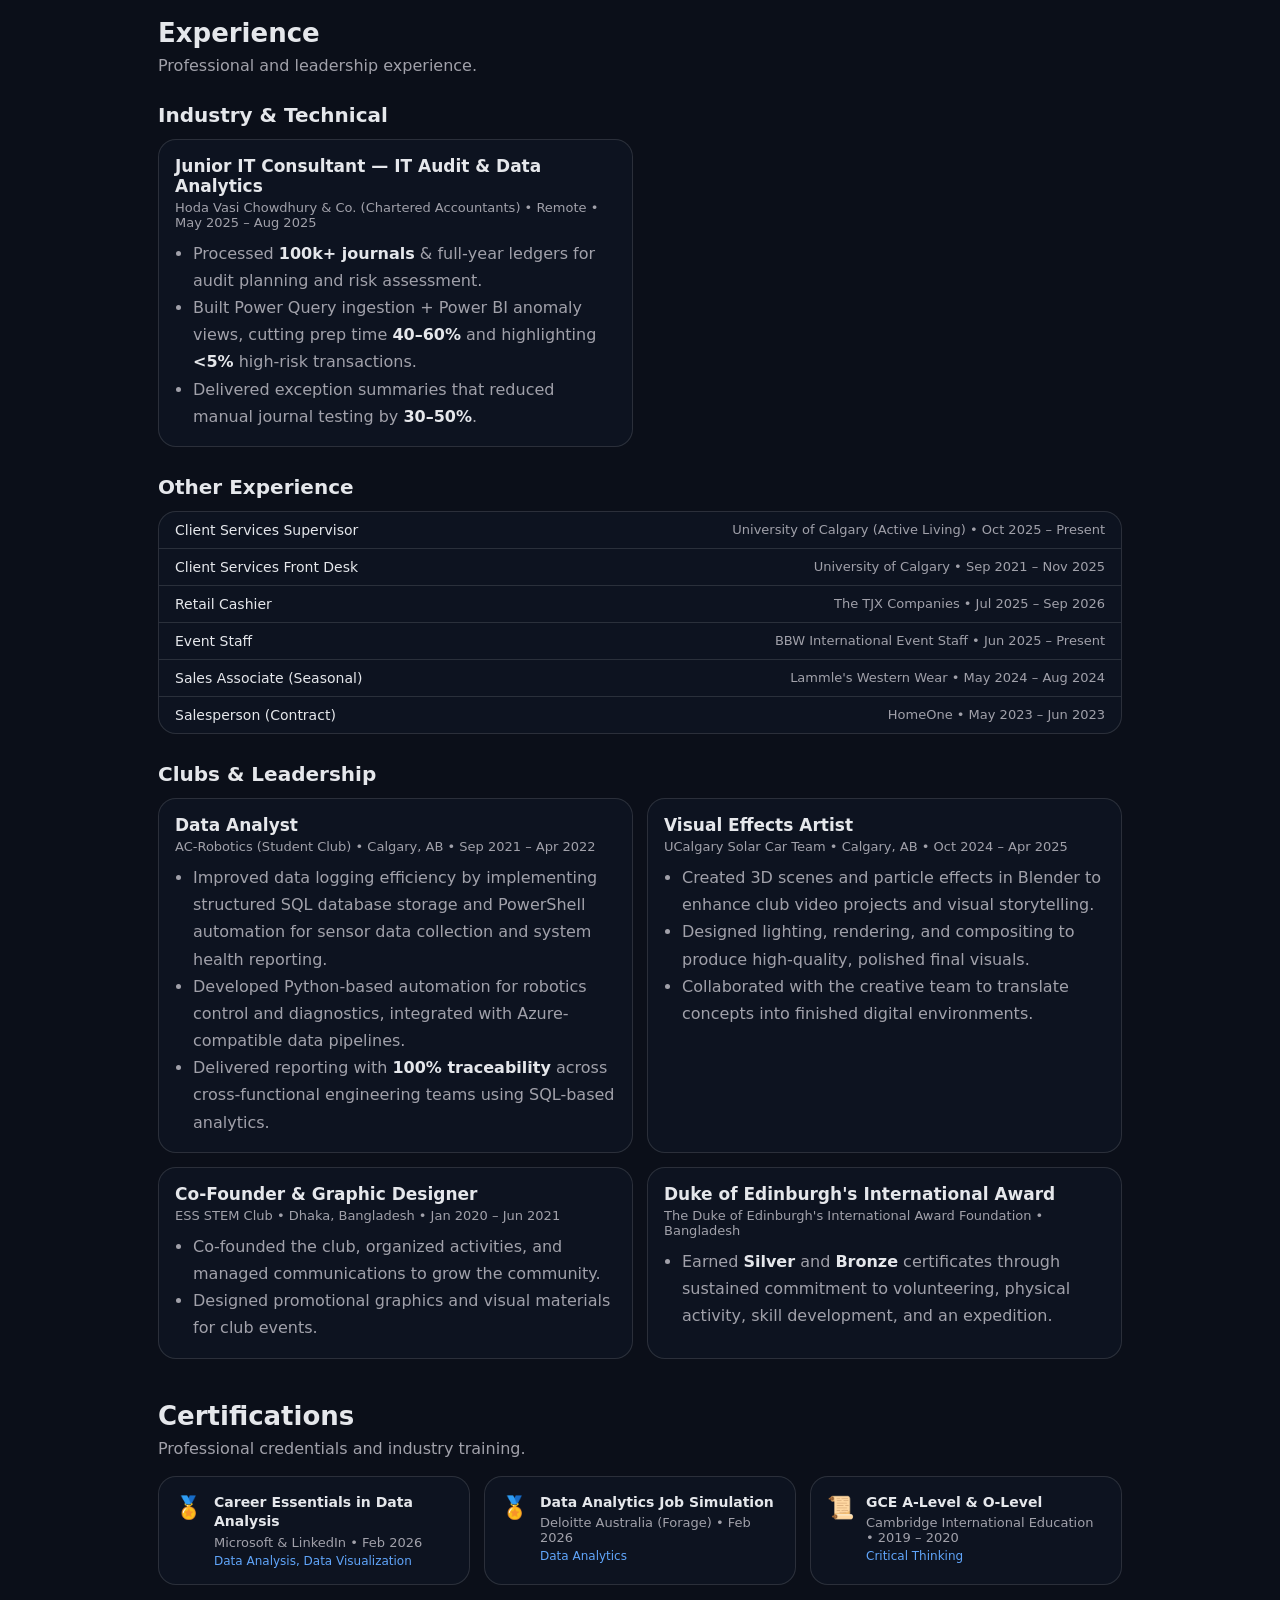
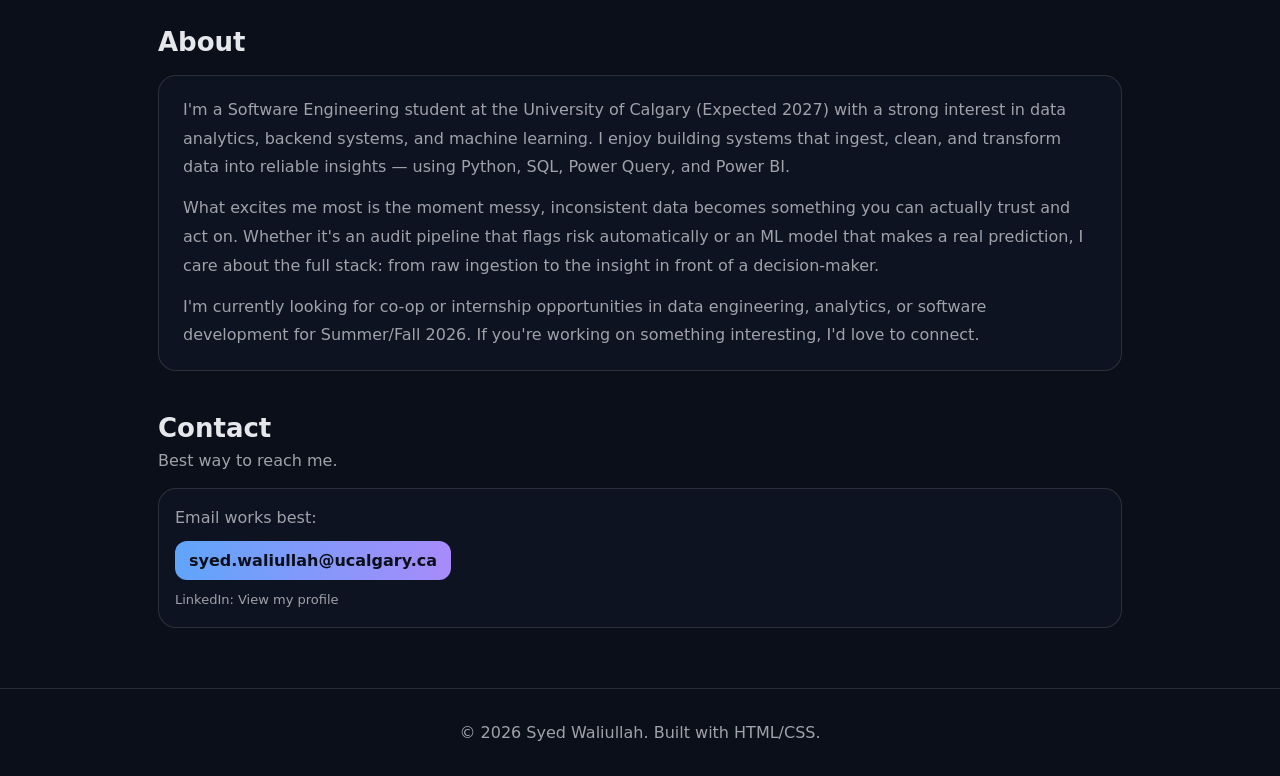
==== commit a8ba221d: "Fix experience dates/titles, move club roles, add capstone, Cloud Value Optimizer, AuditEdge Co-Auth" ====
--- a/index.html
+++ b/index.html
@@ -122,6 +122,66 @@
         </article>
 
         <div class="grid">
+          <!-- Grazing Intelligence Agent -->
+          <article class="project">
+            <div class="projectHeader">
+              <h3>Grazing Intelligence Agent</h3>
+              <span class="badge">In Progress</span>
+            </div>
+            <p class="muted">
+              Capstone with Agrivanna Inc. — an agentic decision-support system for grazing management.
+            </p>
+            <ul class="bullets">
+              <li>Ingests satellite (Sentinel‑2 NDVI), weather (ERA5‑Land, CHIRPS), and soil moisture (SMAP) layers and returns ranked grazing recommendations.</li>
+              <li>Separates weather‑driven from management‑driven pasture decline against each paddock's 10‑year normal, with confidence scoring and explicit "insufficient data" output.</li>
+            </ul>
+            <div class="tags">
+              <span>Python</span><span>LLM Tool‑Calling</span><span>Geospatial</span><span>Capstone</span>
+            </div>
+            <div class="projectLinks">
+              <a href="https://agrivanna.com/" target="_blank" rel="noreferrer">Client Site</a>
+            </div>
+          </article>
+
+          <!-- Cloud Value Optimizer -->
+          <article class="project">
+            <h3>Cloud Value Optimizer</h3>
+            <p class="muted">
+              Cost-versus-performance analysis of Azure virtual machines from live pricing data.
+            </p>
+            <ul class="bullets">
+              <li>Automated pipeline pulling real‑time pricing for <b>59+</b> Azure VM instances via the Azure Retail Prices API.</li>
+              <li>Log‑log regression (<b>R² = 0.70</b>) in R to surface cost optimization opportunities in Power BI dashboards.</li>
+            </ul>
+            <div class="tags">
+              <span>R</span><span>Power BI</span><span>Azure</span><span>Regression</span>
+            </div>
+            <div class="projectLinks">
+              <a href="https://github.com/Inanewali/Cloud_Value_Optimizer/tree/main" target="_blank" rel="noreferrer">Code</a>
+            </div>
+          </article>
+
+          <!-- AuditEdge -->
+          <article class="project">
+            <div class="projectHeader">
+              <h3>AuditEdge – Audit Workflow Platform</h3>
+              <span class="badge">In Progress</span>
+            </div>
+            <p class="muted">
+              SaaS platform for audit execution, from engagement setup to sign-off.
+            </p>
+            <ul class="bullets">
+              <li>Engagement setup and trial balance mapping.</li>
+              <li>Risk assessment, fieldwork automation, misstatement tracking, and sign‑off workflows with a full audit trail.</li>
+            </ul>
+            <div class="tags">
+              <span>Next.js</span><span>TypeScript</span><span>Supabase</span><span>PostgreSQL</span>
+            </div>
+            <div class="projectLinks">
+              <a href="https://auditedge-mvp-pi.vercel.app/" target="_blank" rel="noreferrer">Live Site ↗</a>
+            </div>
+          </article>
+
           <!-- Automated Audit Sampling (In Progress) -->
           <article class="project">
             <div class="projectHeader">
@@ -274,7 +334,7 @@
           <article class="expCard">
             <div class="expTop">
               <h3>Junior IT Consultant — IT Audit & Data Analytics</h3>
-              <div class="expMeta">Hoda Vasi Chowdhury &amp; Co. (Chartered Accountants) • Remote • Jun 2023 – Aug 2023</div>
+              <div class="expMeta">Hoda Vasi Chowdhury &amp; Co. (Chartered Accountants) • Remote • May 2025 – Aug 2025</div>
             </div>
             <ul class="bullets">
               <li>Processed <b>100k+ journals</b> & full‑year ledgers for audit planning and risk assessment.</li>
@@ -283,10 +343,42 @@
             </ul>
           </article>
 
+        </div>
+
+        <h3 class="subSectionTitle">Other Experience</h3>
+        <div class="otherExpList">
+          <div class="otherExpItem">
+            <span class="otherExpRole">Client Services Supervisor</span>
+            <span class="otherExpMeta">University of Calgary (Active Living) • Oct 2025 – Present</span>
+          </div>
+          <div class="otherExpItem">
+            <span class="otherExpRole">Client Services Front Desk</span>
+            <span class="otherExpMeta">University of Calgary • Sep 2021 – Nov 2025</span>
+          </div>
+          <div class="otherExpItem">
+            <span class="otherExpRole">Retail Cashier</span>
+            <span class="otherExpMeta">The TJX Companies • Jul 2025 – Sep 2026</span>
+          </div>
+          <div class="otherExpItem">
+            <span class="otherExpRole">Event Staff</span>
+            <span class="otherExpMeta">BBW International Event Staff • Jun 2025 – Present</span>
+          </div>
+          <div class="otherExpItem">
+            <span class="otherExpRole">Sales Associate (Seasonal)</span>
+            <span class="otherExpMeta">Lammle's Western Wear • May 2024 – Aug 2024</span>
+          </div>
+          <div class="otherExpItem">
+            <span class="otherExpRole">Salesperson (Contract)</span>
+            <span class="otherExpMeta">HomeOne • May 2023 – Jun 2023</span>
+          </div>
+        </div>
+
+        <h3 class="subSectionTitle">Clubs & Leadership</h3>
+        <div class="expGrid">
           <article class="expCard">
             <div class="expTop">
-              <h3>Data Analyst / Software Engineer Intern</h3>
-              <div class="expMeta">AC‑Robotics • Calgary, AB • Feb 2022 – Apr 2022</div>
+              <h3>Data Analyst</h3>
+              <div class="expMeta">AC‑Robotics (Student Club) • Calgary, AB • Sep 2021 – Apr 2022</div>
             </div>
             <ul class="bullets">
               <li>Improved data logging efficiency by implementing structured SQL database storage and PowerShell automation for sensor data collection and system health reporting.</li>
@@ -297,7 +389,7 @@
           <article class="expCard">
             <div class="expTop">
               <h3>Visual Effects Artist</h3>
-              <div class="expMeta">University of Calgary • Calgary, AB • Part‑time</div>
+              <div class="expMeta">UCalgary Solar Car Team • Calgary, AB • Oct 2024 – Apr 2025</div>
             </div>
             <ul class="bullets">
               <li>Created 3D scenes and particle effects in Blender to enhance club video projects and visual storytelling.</li>
@@ -305,38 +397,6 @@
               <li>Collaborated with the creative team to translate concepts into finished digital environments.</li>
             </ul>
           </article>
-        </div>
-
-        <h3 class="subSectionTitle">Other Experience</h3>
-        <div class="otherExpList">
-          <div class="otherExpItem">
-            <span class="otherExpRole">Customer Service Supervisor</span>
-            <span class="otherExpMeta">University of Calgary • Oct 2025 – Present</span>
-          </div>
-          <div class="otherExpItem">
-            <span class="otherExpRole">Client Services Front Desk</span>
-            <span class="otherExpMeta">University of Calgary • Sep 2021 – Nov 2025</span>
-          </div>
-          <div class="otherExpItem">
-            <span class="otherExpRole">Retail Cashier</span>
-            <span class="otherExpMeta">The TJX Companies • Jul 2025 – Present</span>
-          </div>
-          <div class="otherExpItem">
-            <span class="otherExpRole">Event Staff</span>
-            <span class="otherExpMeta">BBW International Event Staff • Jun 2025 – Present</span>
-          </div>
-          <div class="otherExpItem">
-            <span class="otherExpRole">Sales Associate (Seasonal)</span>
-            <span class="otherExpMeta">Lammle's Western Wear • May 2024 – Aug 2024</span>
-          </div>
-          <div class="otherExpItem">
-            <span class="otherExpRole">Salesperson (Contract)</span>
-            <span class="otherExpMeta">HomeOne • May 2023 – Jun 2023</span>
-          </div>
-        </div>
-
-        <h3 class="subSectionTitle">Clubs & Leadership</h3>
-        <div class="expGrid">
           <article class="expCard">
             <div class="expTop">
               <h3>Co‑Founder & Graphic Designer</h3>
--- a/style.css
+++ b/style.css
@@ -106,14 +106,6 @@
 .heroCtas{ display:flex; gap:10px; margin:18px 0 10px; flex-wrap:wrap; }
 .linksRow{ display:flex; gap:14px; margin-top:12px; color:var(--muted); flex-wrap:wrap; }
 
-.heroCard{
-  border:1px solid var(--border);
-  background: rgba(17,24,39,.65);
-  border-radius:18px;
-  padding:18px;
-  display:flex; gap:14px;
-  min-height:140px;
-}
 
 /* Avatar: styled initials instead of emoji */
 .avatar{
@@ -128,12 +120,50 @@
   flex-shrink:0;
 }
 
-/* Photo avatar */
-.avatarPhoto{
+/* Profile picture column */
+.heroPhotoCol{
+  display:flex;
+  flex-direction:column;
+  align-items:center;
+  gap:14px;
+  justify-content:center;
+}
+
+.profilePicWrap{
+  width:220px; height:220px;
+  border-radius:50%;
+  padding:3px;
+  background: linear-gradient(135deg, var(--accent), var(--accent2));
+  box-shadow: 0 0 40px rgba(96,165,250,.25);
+  flex-shrink:0;
+}
+
+.profilePic{
+  width:100%; height:100%;
+  border-radius:50%;
   object-fit:cover;
-  object-position: center top;
-  background: none;
-  font-size:0;
+  object-position: center 10%;
+  display:block;
+  border:3px solid var(--bg);
+}
+
+.profileCaption{
+  display:flex;
+  flex-direction:column;
+  align-items:center;
+  gap:4px;
+  text-align:center;
+}
+
+.profileName{
+  font-weight:700;
+  font-size:15px;
+  color:var(--text);
+}
+
+.profileRole{
+  font-size:13px;
+  color:var(--muted);
 }
 
 .cardTitle{ margin:0; font-size:16px; }
@@ -376,6 +406,8 @@
   .skills{ grid-template-columns: 1fr 1fr; }
   .hero{ grid-template-columns: 1fr; }
   .expGrid{ grid-template-columns: 1fr; }
+  .heroPhotoCol{ order: -1; }
+  .profilePicWrap{ width:150px; height:150px; }
   .menuBtn{ display:inline-flex; align-items:center; justify-content:center; }
   .nav{
     position: absolute;
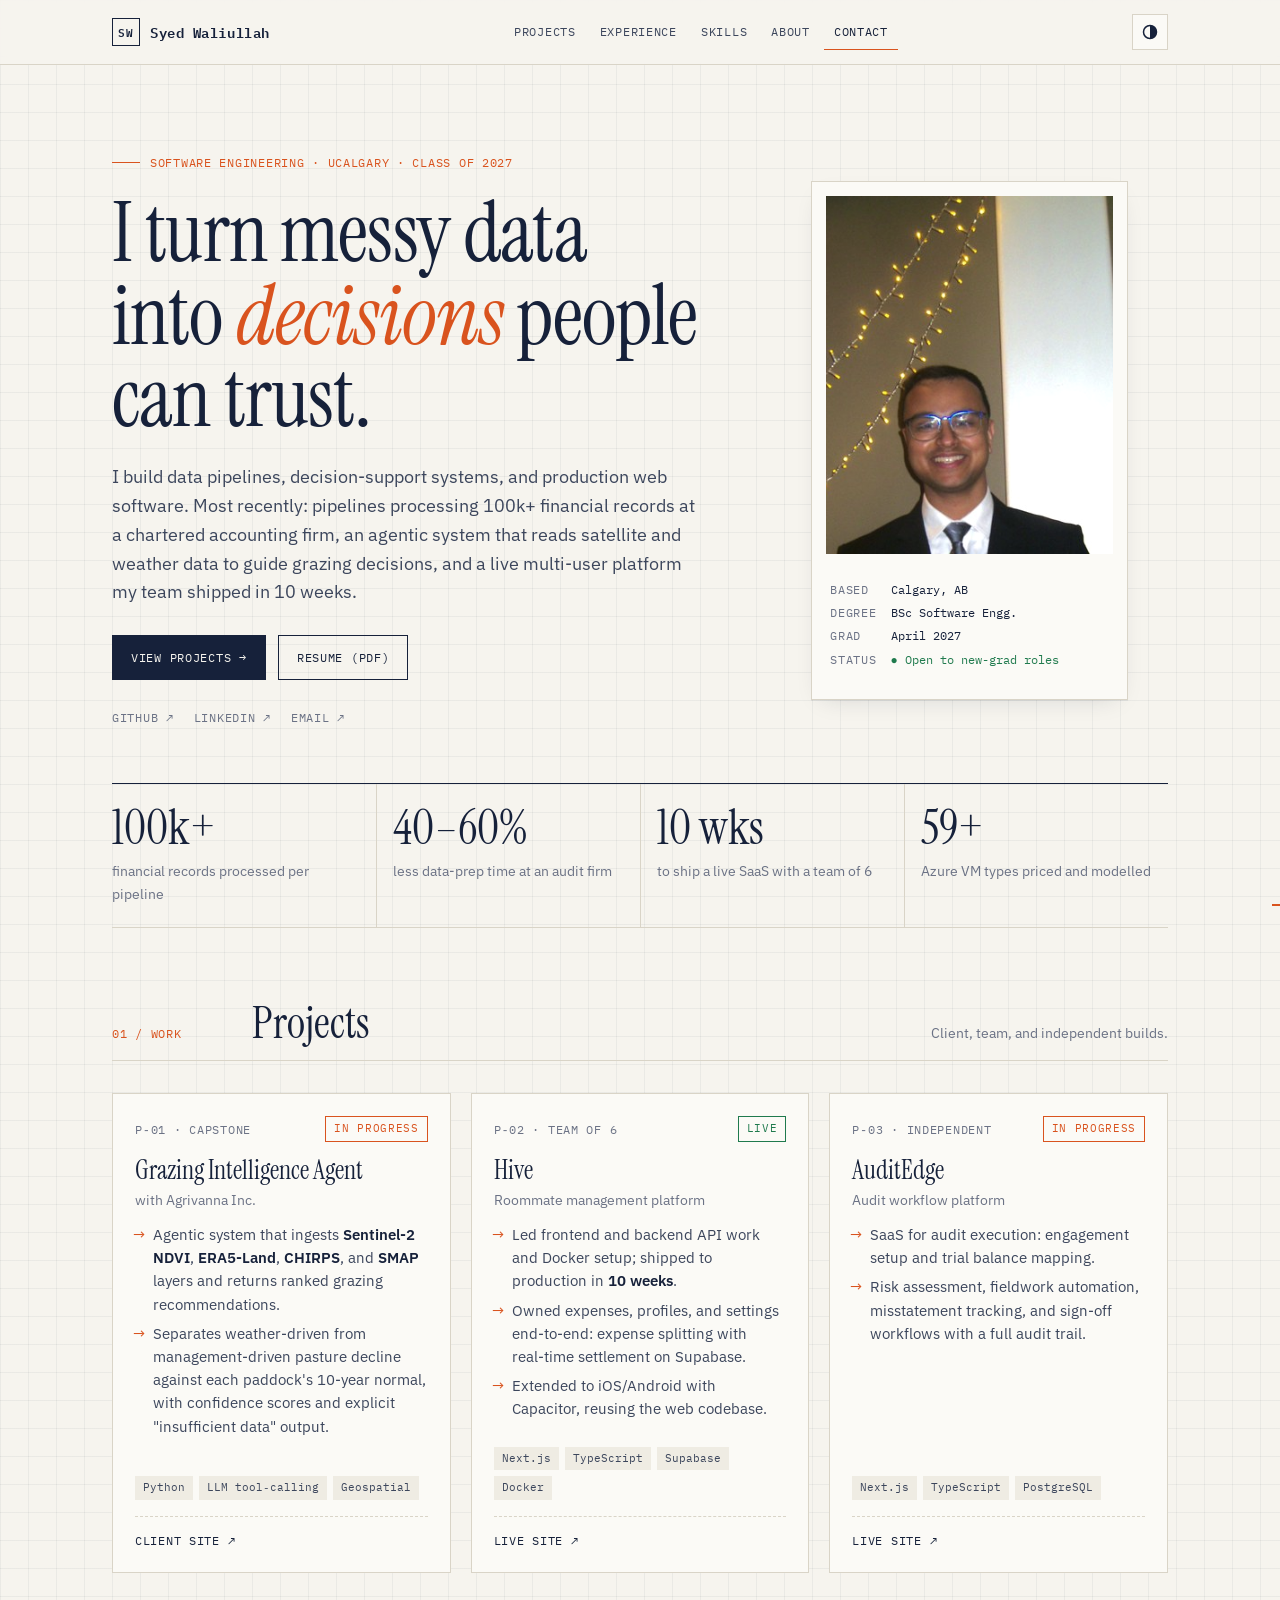
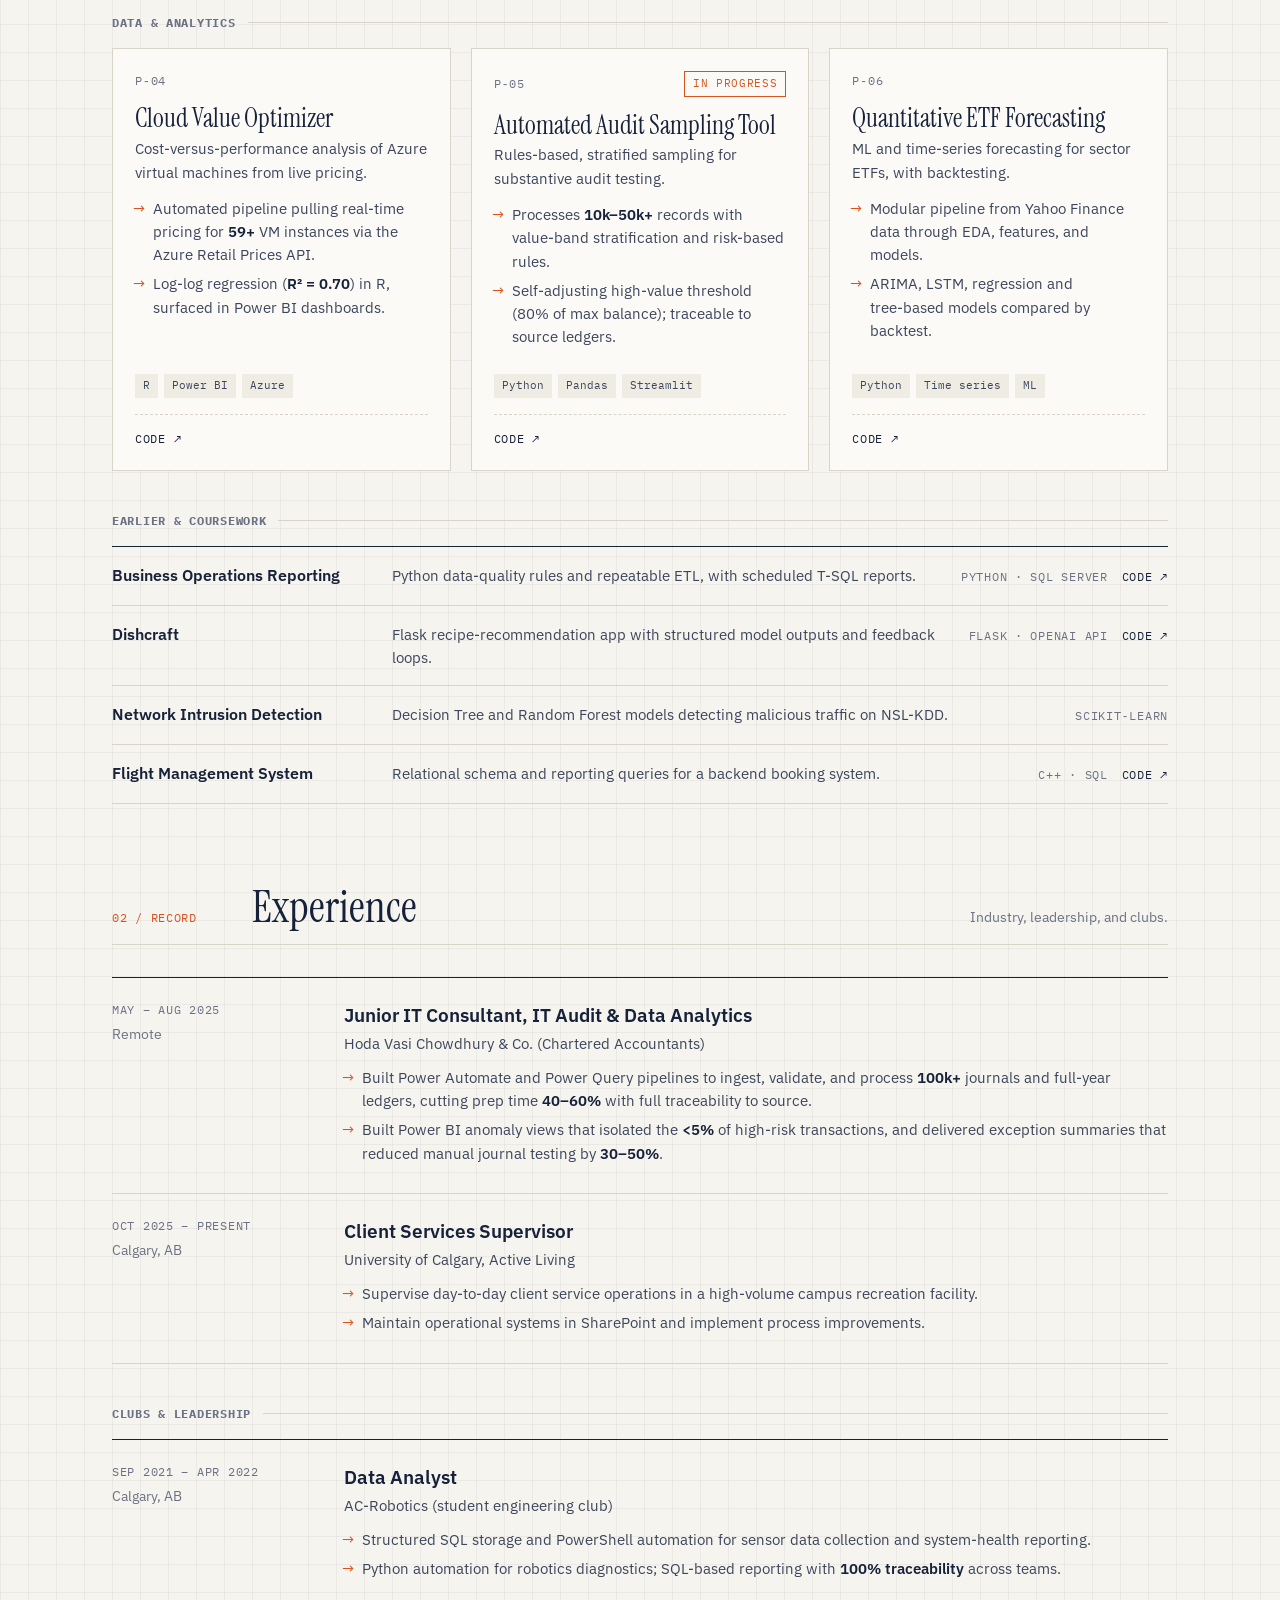
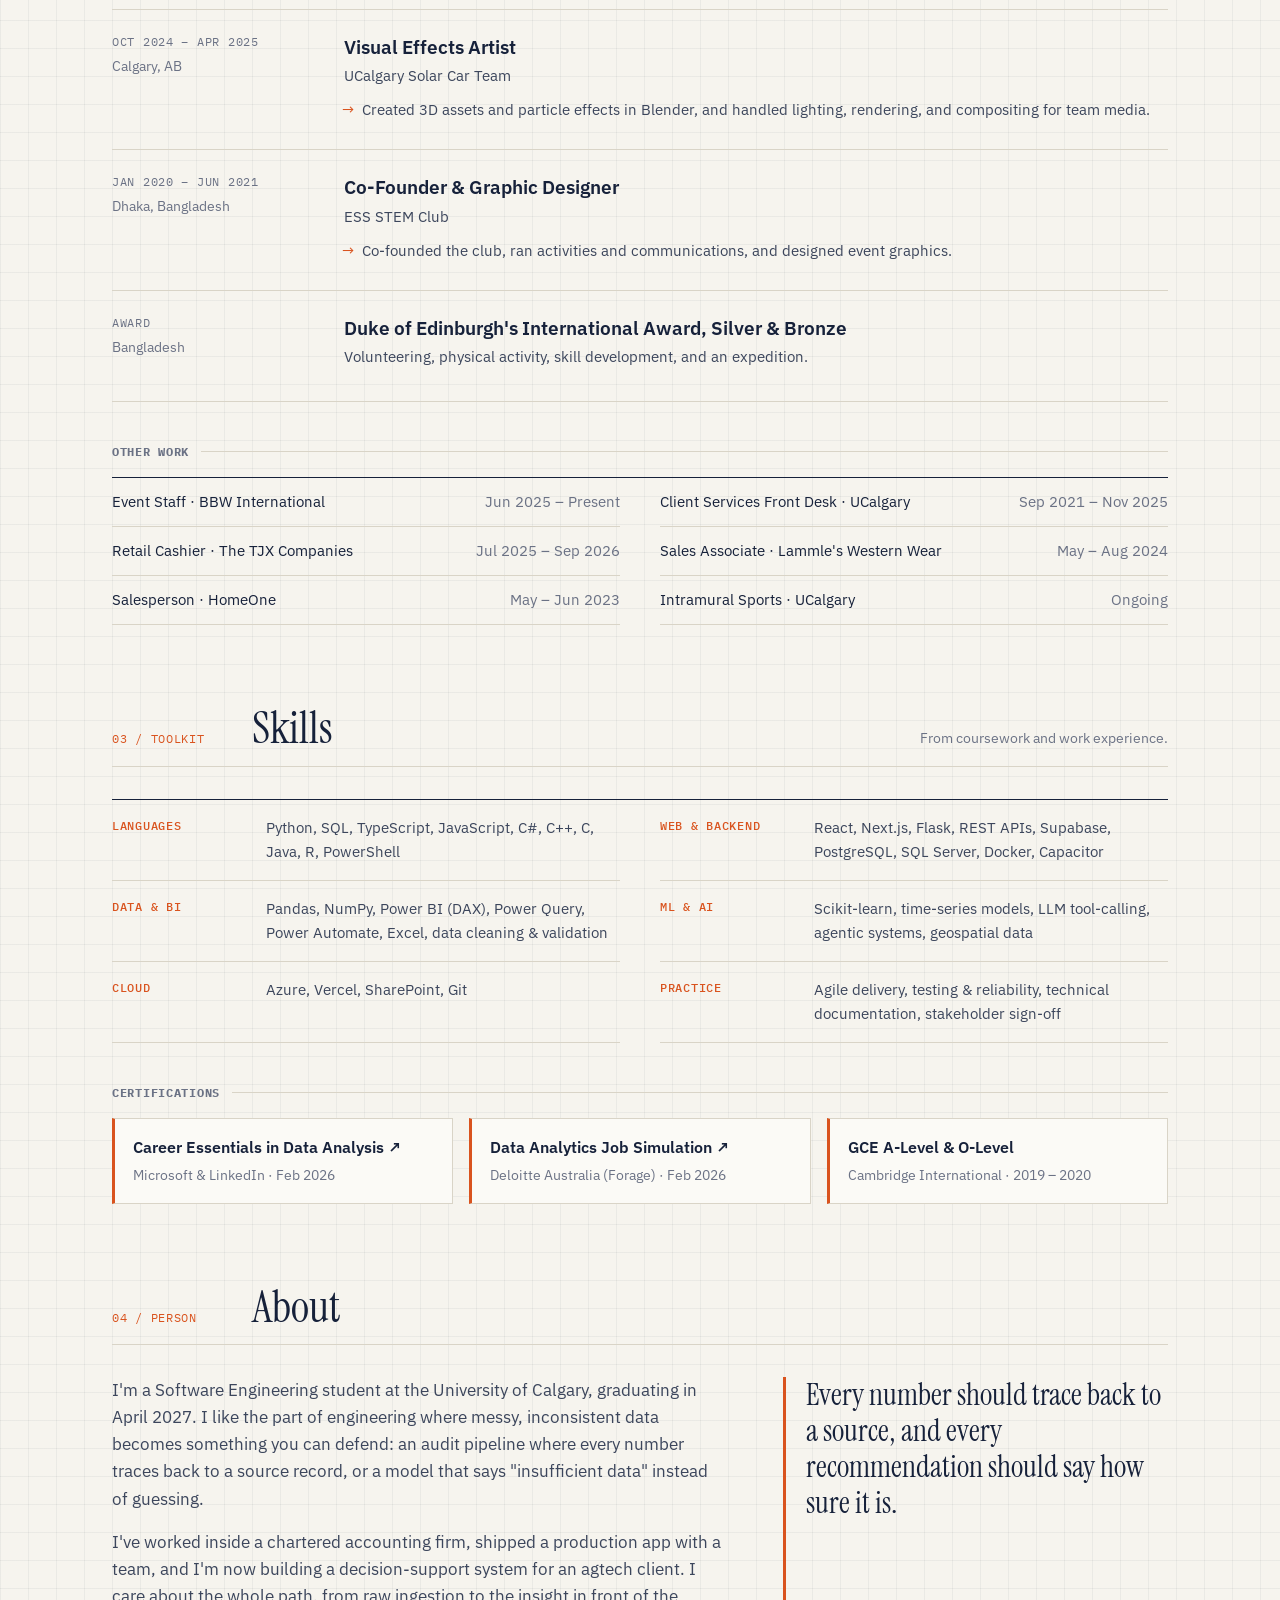
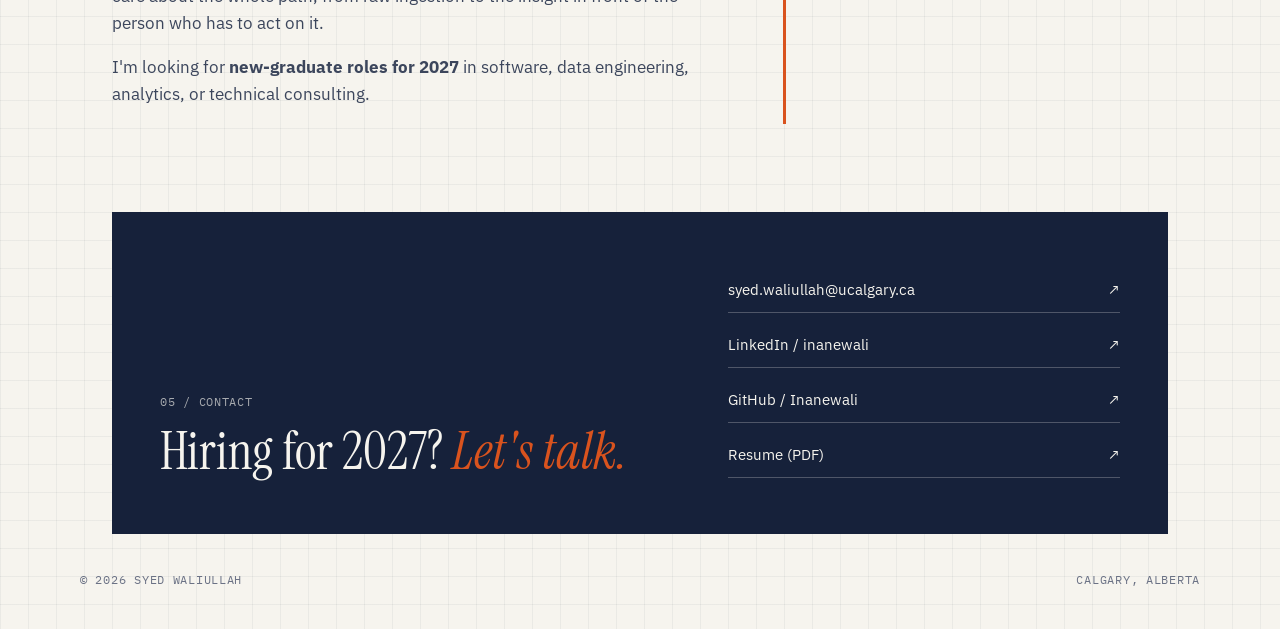
==== commit 5d5745c5: "Redesign portfolio: field-notebook layout, dark mode, refreshed content Co-Authored-By: Claude Opus " ====
--- a/index.html
+++ b/index.html
@@ -3,453 +3,312 @@
   <head>
     <meta charset="UTF-8" />
     <meta name="viewport" content="width=device-width, initial-scale=1" />
-    <title>Syed Waliullah | Software & Data Portfolio</title>
+    <title>Syed Waliullah | Software & Data Engineering</title>
     <meta
       name="description"
-      content="Portfolio of Syed Waliullah — Software Engineering student focused on data analytics, Power BI, SQL, and machine learning."
+      content="Portfolio of Syed Waliullah, Software Engineering student at the University of Calgary (2027) building data pipelines, decision-support systems, and production web software."
+    />
+    <link rel="preconnect" href="https://fonts.googleapis.com" />
+    <link rel="preconnect" href="https://fonts.gstatic.com" crossorigin />
+    <link
+      href="https://fonts.googleapis.com/css2?family=IBM+Plex+Mono:wght@400;500;600&family=IBM+Plex+Sans:wght@400;500;600&family=Instrument+Serif:ital@0;1&display=swap"
+      rel="stylesheet"
     />
     <link rel="stylesheet" href="style.css" />
   </head>
 
   <body>
     <header class="header">
-      <a class="logo" href="#top" aria-label="Home">SW</a>
-
-      <button class="menuBtn" aria-label="Open menu" aria-expanded="false">☰</button>
-
-      <nav class="nav" aria-label="Primary">
-        <a href="#projects">Projects</a>
-        <a href="#skills">Skills</a>
-        <a href="#experience">Experience</a>
-        <a href="#about">About</a>
-        <a class="btn" href="#contact">Contact</a>
-      </nav>
+      <div class="wrap headerInner">
+        <a class="logo" href="#top" aria-label="Home"><span class="logoMark">SW</span>Syed Waliullah</a>
+
+        <nav class="nav" aria-label="Primary">
+          <a href="#projects">Projects</a>
+          <a href="#experience">Experience</a>
+          <a href="#skills">Skills</a>
+          <a href="#about">About</a>
+          <a href="#contact">Contact</a>
+        </nav>
+
+        <div class="headerActions">
+          <button class="iconBtn themeBtn" aria-label="Toggle dark mode" title="Toggle theme"><svg width="16" height="16" viewBox="0 0 16 16" aria-hidden="true"><circle cx="8" cy="8" r="6.5" fill="none" stroke="currentColor" stroke-width="1.5"/><path d="M8 1.5a6.5 6.5 0 0 1 0 13z" fill="currentColor"/></svg></button>
+          <button class="iconBtn menuBtn" aria-label="Open menu" aria-expanded="false">☰</button>
+        </div>
+      </div>
     </header>
 
-    <main id="top">
+    <main id="top" class="wrap">
       <!-- HERO -->
       <section class="hero">
-        <div class="heroText">
-          <p class="pill">Software Engineering • Data Analytics • Machine Learning</p>
-
-          <h1>Hi, I'm <span>Syed Waliullah</span>.</h1>
-
-          <p class="sub">
-            I build the pipelines that turn messy data into decisions. Software Engineering student at the
-            University of Calgary with hands‑on experience building analytics pipelines and dashboards in
-            <b>Power BI</b>, data processing in <b>Python / SQL</b>, and applied <b>machine learning</b>.
-            I focus on clean data ingestion, reproducible analysis, and practical insights that drive action.
+        <div>
+          <p class="eyebrow mono">Software Engineering · UCalgary · Class of 2027</p>
+          <h1>I turn messy data into <em>decisions</em> people can trust.</h1>
+          <p class="lede">
+            I build data pipelines, decision-support systems, and production web software. Most recently:
+            pipelines processing 100k+ financial records at a chartered accounting firm, an agentic system
+            that reads satellite and weather data to guide grazing decisions, and a live multi-user platform
+            my team shipped in 10 weeks.
           </p>
-
           <div class="heroCtas">
-            <a class="btn" href="#projects">View projects</a>
-            <a class="btnGhost" href="./resume.pdf" target="_blank" rel="noreferrer">Download resume</a>
-          </div>
-
+            <a class="btn" href="#projects">View projects →</a>
+            <a class="btnGhost" href="./resume.pdf" target="_blank" rel="noreferrer">Resume (PDF)</a>
+          </div>
           <div class="linksRow">
-            <a href="https://github.com/Inanewali" target="_blank" rel="noreferrer">GitHub</a>
-            <a href="https://www.linkedin.com/in/inanewali" target="_blank" rel="noreferrer">LinkedIn</a>
-            <a href="mailto:syed.waliullah@ucalgary.ca">Email</a>
-          </div>
-        </div>
-
-        <div class="heroPhotoCol">
-          <div class="profilePicWrap">
-            <img src="./avatar.jpg" alt="Syed Waliullah" class="profilePic" />
-          </div>
-          <div class="profileCaption">
-            <span class="profileName">Syed Waliullah</span>
-            <span class="profileRole">Software Engineering • UCalgary '27</span>
-          </div>
-        </div>
-      </section>
-
-      <!-- HIGHLIGHTS: METRICS -->
-      <section class="section">
-        <div class="metricsStrip" role="list" aria-label="Impact highlights">
-          <div class="metric" role="listitem">
-            <div class="metricVal">40–60%</div>
-            <div class="metricLabel">faster data prep (Power Query)</div>
-          </div>
-          <div class="metric" role="listitem">
-            <div class="metricVal">&lt;5%</div>
-            <div class="metricLabel">high‑risk journals flagged</div>
-          </div>
-          <div class="metric" role="listitem">
-            <div class="metricVal">30–50%</div>
-            <div class="metricLabel">less manual journal testing</div>
-          </div>
-          <div class="metric" role="listitem">
-            <div class="metricVal">~50%</div>
-            <div class="metricLabel">faster audit sampling</div>
-          </div>
-        </div>
+            <a href="https://github.com/Inanewali" target="_blank" rel="noreferrer">GitHub ↗</a>
+            <a href="https://www.linkedin.com/in/inanewali" target="_blank" rel="noreferrer">LinkedIn ↗</a>
+            <a href="mailto:syed.waliullah@ucalgary.ca">Email ↗</a>
+          </div>
+        </div>
+
+        <figure class="idCard">
+          <img src="./avatar.jpg" alt="Portrait of Syed Waliullah" />
+          <dl class="idMeta">
+            <dt>Based</dt><dd>Calgary, AB</dd>
+            <dt>Degree</dt><dd>BSc Software Engg.</dd>
+            <dt>Grad</dt><dd>April 2027</dd>
+            <dt>Status</dt><dd class="status">Open to new-grad roles</dd>
+          </dl>
+        </figure>
+      </section>
+
+      <!-- METRICS -->
+      <section class="metrics reveal" aria-label="Highlights">
+        <div class="metric"><div class="metricVal">100k+</div><div class="metricLabel">financial records processed per pipeline</div></div>
+        <div class="metric"><div class="metricVal">40–60%</div><div class="metricLabel">less data-prep time at an audit firm</div></div>
+        <div class="metric"><div class="metricVal">10 wks</div><div class="metricLabel">to ship a live SaaS with a team of 6</div></div>
+        <div class="metric"><div class="metricVal">59+</div><div class="metricLabel">Azure VM types priced and modelled</div></div>
       </section>
 
       <!-- PROJECTS -->
       <section id="projects" class="section">
         <div class="sectionHead">
+          <span class="sectionNum mono">01 / Work</span>
           <h2>Projects</h2>
-          <p>Selected academic, professional, and personal projects.</p>
-        </div>
-
-        <!-- FEATURED PROJECT -->
-        <article class="project projectFeatured">
-          <div class="featuredInner">
-            <div class="featuredText">
-              <div class="projectHeader">
-                <h3>Hive – Roommate Management App</h3>
-                <span class="badge badgeLive">Live</span>
-              </div>
-              <p class="muted">
-                Full‑stack roommate management app built with a team of 6 — deployed and live. I owned the
-                <b>expenses</b>, <b>user profile</b>, and <b>settings</b> features end‑to‑end.
-              </p>
-              <ul class="bullets">
-                <li>Built expense splitting with real‑time settlement tracking using <b>Supabase</b> and React state.</li>
-                <li>Designed and implemented user profile and settings pages with auth-aware data persistence.</li>
-                <li>Chore rotation, shared grocery lists, and house announcements — all in one place, separate from personal chats.</li>
-                <li>Live at <b>hive-roomies.com</b> — free forever, no card required.</li>
-              </ul>
-              <div class="tags">
-                <span>React</span><span>Next.js</span><span>Supabase</span><span>TypeScript</span><span>Team of 6</span>
-              </div>
-              <div class="projectLinks" style="margin-top:10px;">
-                <a class="btnGhost btnAccent" href="https://hive-roomies.com" target="_blank" rel="noreferrer">Live Site ↗</a>
-              </div>
-            </div>
-          </div>
-        </article>
-
+          <p>Client, team, and independent builds.</p>
+        </div>
+
+        <div class="featured">
+          <article class="project reveal">
+            <div class="projectTop"><span class="mono">P‑01 · Capstone</span><span class="badge wip">In progress</span></div>
+            <h3>Grazing Intelligence Agent</h3>
+            <p class="projectOrg">with Agrivanna Inc.</p>
+            <ul class="bullets">
+              <li>Agentic system that ingests <b>Sentinel‑2 NDVI</b>, <b>ERA5‑Land</b>, <b>CHIRPS</b>, and <b>SMAP</b> layers and returns ranked grazing recommendations.</li>
+              <li>Separates weather‑driven from management‑driven pasture decline against each paddock's 10‑year normal, with confidence scores and explicit "insufficient data" output.</li>
+            </ul>
+            <div class="tags"><span>Python</span><span>LLM tool‑calling</span><span>Geospatial</span></div>
+            <div class="projectLinks"><a href="https://agrivanna.com/" target="_blank" rel="noreferrer">Client site ↗</a></div>
+          </article>
+
+          <article class="project reveal">
+            <div class="projectTop"><span class="mono">P‑02 · Team of 6</span><span class="badge live">Live</span></div>
+            <h3>Hive</h3>
+            <p class="projectOrg">Roommate management platform</p>
+            <ul class="bullets">
+              <li>Led frontend and backend API work and Docker setup; shipped to production in <b>10 weeks</b>.</li>
+              <li>Owned expenses, profiles, and settings end‑to‑end: expense splitting with real‑time settlement on Supabase.</li>
+              <li>Extended to iOS/Android with Capacitor, reusing the web codebase.</li>
+            </ul>
+            <div class="tags"><span>Next.js</span><span>TypeScript</span><span>Supabase</span><span>Docker</span></div>
+            <div class="projectLinks"><a href="https://hive-roomies.com" target="_blank" rel="noreferrer">Live site ↗</a></div>
+          </article>
+
+          <article class="project reveal">
+            <div class="projectTop"><span class="mono">P‑03 · Independent</span><span class="badge wip">In progress</span></div>
+            <h3>AuditEdge</h3>
+            <p class="projectOrg">Audit workflow platform</p>
+            <ul class="bullets">
+              <li>SaaS for audit execution: engagement setup and trial balance mapping.</li>
+              <li>Risk assessment, fieldwork automation, misstatement tracking, and sign‑off workflows with a full audit trail.</li>
+            </ul>
+            <div class="tags"><span>Next.js</span><span>TypeScript</span><span>PostgreSQL</span></div>
+            <div class="projectLinks"><a href="https://auditedge-mvp-pi.vercel.app/" target="_blank" rel="noreferrer">Live site ↗</a></div>
+          </article>
+        </div>
+
+        <h3 class="subTitle mono">Data &amp; analytics</h3>
         <div class="grid">
-          <!-- Grazing Intelligence Agent -->
-          <article class="project">
-            <div class="projectHeader">
-              <h3>Grazing Intelligence Agent</h3>
-              <span class="badge">In Progress</span>
-            </div>
-            <p class="muted">
-              Capstone with Agrivanna Inc. — an agentic decision-support system for grazing management.
-            </p>
-            <ul class="bullets">
-              <li>Ingests satellite (Sentinel‑2 NDVI), weather (ERA5‑Land, CHIRPS), and soil moisture (SMAP) layers and returns ranked grazing recommendations.</li>
-              <li>Separates weather‑driven from management‑driven pasture decline against each paddock's 10‑year normal, with confidence scoring and explicit "insufficient data" output.</li>
-            </ul>
-            <div class="tags">
-              <span>Python</span><span>LLM Tool‑Calling</span><span>Geospatial</span><span>Capstone</span>
-            </div>
-            <div class="projectLinks">
-              <a href="https://agrivanna.com/" target="_blank" rel="noreferrer">Client Site</a>
-            </div>
-          </article>
-
-          <!-- Cloud Value Optimizer -->
-          <article class="project">
+          <article class="project reveal">
+            <div class="projectTop"><span class="mono">P‑04</span></div>
             <h3>Cloud Value Optimizer</h3>
-            <p class="muted">
-              Cost-versus-performance analysis of Azure virtual machines from live pricing data.
-            </p>
-            <ul class="bullets">
-              <li>Automated pipeline pulling real‑time pricing for <b>59+</b> Azure VM instances via the Azure Retail Prices API.</li>
-              <li>Log‑log regression (<b>R² = 0.70</b>) in R to surface cost optimization opportunities in Power BI dashboards.</li>
-            </ul>
-            <div class="tags">
-              <span>R</span><span>Power BI</span><span>Azure</span><span>Regression</span>
-            </div>
-            <div class="projectLinks">
-              <a href="https://github.com/Inanewali/Cloud_Value_Optimizer/tree/main" target="_blank" rel="noreferrer">Code</a>
-            </div>
-          </article>
-
-          <!-- AuditEdge -->
-          <article class="project">
-            <div class="projectHeader">
-              <h3>AuditEdge – Audit Workflow Platform</h3>
-              <span class="badge">In Progress</span>
-            </div>
-            <p class="muted">
-              SaaS platform for audit execution, from engagement setup to sign-off.
-            </p>
-            <ul class="bullets">
-              <li>Engagement setup and trial balance mapping.</li>
-              <li>Risk assessment, fieldwork automation, misstatement tracking, and sign‑off workflows with a full audit trail.</li>
-            </ul>
-            <div class="tags">
-              <span>Next.js</span><span>TypeScript</span><span>Supabase</span><span>PostgreSQL</span>
-            </div>
-            <div class="projectLinks">
-              <a href="https://auditedge-mvp-pi.vercel.app/" target="_blank" rel="noreferrer">Live Site ↗</a>
-            </div>
-          </article>
-
-          <!-- Automated Audit Sampling (In Progress) -->
-          <article class="project">
-            <div class="projectHeader">
-              <h3>Automated Audit Sampling Tool</h3>
-              <span class="badge">In Progress</span>
-            </div>
-            <p class="muted">
-              Prototype tool to automate substantive testing samples using rules and stratification.
-            </p>
-            <ul class="bullets">
-              <li>Processes <b>10k–50k+</b> transactions for targeted & random sampling.</li>
-              <li>Implements thresholds, value‑band stratification, risk‑based rules.</li>
-              <li>Ensures <b>100% traceability</b> to source ledgers; targeting <b>~50%</b> faster sampling.</li>
-            </ul>
-            <div class="tags">
-              <span>Python</span><span>Excel</span><span>ETL</span><span>Audit</span>
-            </div>
-          </article>
-
-          <!-- ETF Forecasting -->
-          <article class="project">
-            <h3>Quantitative ETF Forecasting System</h3>
-            <p class="muted">
-              ML & time‑series forecasting for sector ETFs; backtesting for strategy viability.
-            </p>
-            <ul class="bullets">
-              <li>Automated data from Yahoo Finance; modular pipeline for EDA → features → models.</li>
-              <li>Models: ARIMA, LSTM, regression & tree‑based classifiers; comparative backtesting.</li>
-              <li>Reproducible scripts and metrics reporting.</li>
-            </ul>
-            <div class="tags">
-              <span>Python</span><span>Time Series</span><span>ML</span><span>Forecasting</span>
-            </div>
-            <div class="projectLinks">
-              <a href="https://github.com/irajak/quantitative-etf-forecasting" target="_blank" rel="noreferrer">Code</a>
-            </div>
-          </article>
-
-          <!-- Business Reporting -->
-          <article class="project">
-            <h3>Business Operations Reporting System</h3>
-            <p class="muted">
-              End‑to‑end reporting for ingesting, cleaning, validating, and consolidating ops data.
-            </p>
-            <ul class="bullets">
-              <li>Python (Pandas) data quality rules & validation; repeatable ETL flows.</li>
-              <li>T‑SQL reports and scheduled analytics; reduced manual reporting effort.</li>
-            </ul>
-            <div class="tags">
-              <span>Python</span><span>SQL Server</span><span>T‑SQL</span><span>Excel</span>
-            </div>
-            <div class="projectLinks">
-              <a href="https://github.com/Inanewali" target="_blank" rel="noreferrer">Code</a>
-            </div>
-          </article>
-
-          <!-- Dishcraft -->
-          <article class="project">
-            <h3>Dishcraft – Recipe Recommendation App</h3>
-            <p class="muted">
-              Full‑stack Flask app with structured outputs and feedback loops for quality.
-            </p>
-            <ul class="bullets">
-              <li>Backend API in Flask; cleaned & normalized model outputs.</li>
-              <li>Responsive UI; error handling and iterative improvement.</li>
-            </ul>
-            <div class="tags">
-              <span>Flask</span><span>Python</span><span>HTML/CSS</span><span>API</span>
-            </div>
-            <div class="projectLinks">
-              <a href="https://github.com/Maheen21/Dishcraft" target="_blank" rel="noreferrer">Code</a>
-            </div>
-          </article>
-
-          <!-- NIDS -->
-          <article class="project">
-            <h3>Network Intrusion Detection System</h3>
-            <p class="muted">
-              ML models to detect malicious traffic on the NSL‑KDD dataset.
-            </p>
-            <ul class="bullets">
-              <li>Preprocessed data with Pandas/NumPy; built Decision Tree & Random Forest.</li>
-              <li>Performance visualization, documentation, and reproducibility.</li>
-            </ul>
-            <div class="tags">
-              <span>Python</span><span>Scikit‑learn</span><span>Pandas</span><span>ML</span>
-            </div>
-          </article>
-
-          <!-- Flight Management -->
-          <article class="project">
-            <h3>Flight Management System</h3>
-            <p class="muted">
-              Backend‑oriented system with SQL database design and analytical reporting.
-            </p>
-            <ul class="bullets">
-              <li>Relational schema & reporting queries; documented structures and flows.</li>
-              <li>Analytical reports to validate system correctness.</li>
-            </ul>
-            <div class="tags">
-              <span>C++</span><span>SQL</span><span>Backend</span>
-            </div>
-            <div class="projectLinks">
-              <a href="https://github.com/Inanewali/ensf-337-term-project" target="_blank" rel="noreferrer">Code</a>
-            </div>
-          </article>
+            <p class="desc">Cost-versus-performance analysis of Azure virtual machines from live pricing.</p>
+            <ul class="bullets">
+              <li>Automated pipeline pulling real‑time pricing for <b>59+</b> VM instances via the Azure Retail Prices API.</li>
+              <li>Log‑log regression (<b>R² = 0.70</b>) in R, surfaced in Power BI dashboards.</li>
+            </ul>
+            <div class="tags"><span>R</span><span>Power BI</span><span>Azure</span></div>
+            <div class="projectLinks"><a href="https://github.com/Inanewali/Cloud_Value_Optimizer/tree/main" target="_blank" rel="noreferrer">Code ↗</a></div>
+          </article>
+
+          <article class="project reveal">
+            <div class="projectTop"><span class="mono">P‑05</span><span class="badge wip">In progress</span></div>
+            <h3>Automated Audit Sampling Tool</h3>
+            <p class="desc">Rules-based, stratified sampling for substantive audit testing.</p>
+            <ul class="bullets">
+              <li>Processes <b>10k–50k+</b> records with value‑band stratification and risk‑based rules.</li>
+              <li>Self‑adjusting high‑value threshold (80% of max balance); traceable to source ledgers.</li>
+            </ul>
+            <div class="tags"><span>Python</span><span>Pandas</span><span>Streamlit</span></div>
+            <div class="projectLinks"><a href="https://github.com/Inanewali/Audit_App" target="_blank" rel="noreferrer">Code ↗</a></div>
+          </article>
+
+          <article class="project reveal">
+            <div class="projectTop"><span class="mono">P‑06</span></div>
+            <h3>Quantitative ETF Forecasting</h3>
+            <p class="desc">ML and time‑series forecasting for sector ETFs, with backtesting.</p>
+            <ul class="bullets">
+              <li>Modular pipeline from Yahoo Finance data through EDA, features, and models.</li>
+              <li>ARIMA, LSTM, regression and tree‑based models compared by backtest.</li>
+            </ul>
+            <div class="tags"><span>Python</span><span>Time series</span><span>ML</span></div>
+            <div class="projectLinks"><a href="https://github.com/irajak/quantitative-etf-forecasting" target="_blank" rel="noreferrer">Code ↗</a></div>
+          </article>
+        </div>
+
+        <h3 class="subTitle mono">Earlier &amp; coursework</h3>
+        <div class="ledger">
+          <div class="ledgerRow reveal">
+            <h4>Business Operations Reporting</h4>
+            <p>Python data‑quality rules and repeatable ETL, with scheduled T‑SQL reports.</p>
+            <span class="meta mono">Python · SQL Server <a href="https://github.com/Inanewali" target="_blank" rel="noreferrer">Code ↗</a></span>
+          </div>
+          <div class="ledgerRow reveal">
+            <h4>Dishcraft</h4>
+            <p>Flask recipe‑recommendation app with structured model outputs and feedback loops.</p>
+            <span class="meta mono">Flask · OpenAI API <a href="https://github.com/Maheen21/Dishcraft" target="_blank" rel="noreferrer">Code ↗</a></span>
+          </div>
+          <div class="ledgerRow reveal">
+            <h4>Network Intrusion Detection</h4>
+            <p>Decision Tree and Random Forest models detecting malicious traffic on NSL‑KDD.</p>
+            <span class="meta mono">Scikit‑learn</span>
+          </div>
+          <div class="ledgerRow reveal">
+            <h4>Flight Management System</h4>
+            <p>Relational schema and reporting queries for a backend booking system.</p>
+            <span class="meta mono">C++ · SQL <a href="https://github.com/Inanewali/ensf-337-term-project" target="_blank" rel="noreferrer">Code ↗</a></span>
+          </div>
+        </div>
+      </section>
+
+      <!-- EXPERIENCE -->
+      <section id="experience" class="section">
+        <div class="sectionHead">
+          <span class="sectionNum mono">02 / Record</span>
+          <h2>Experience</h2>
+          <p>Industry, leadership, and clubs.</p>
+        </div>
+
+        <div class="timeline">
+          <div class="role reveal">
+            <div class="roleWhen mono">May – Aug 2025<span class="where">Remote</span></div>
+            <div>
+              <h3>Junior IT Consultant, IT Audit &amp; Data Analytics</h3>
+              <p class="roleOrg">Hoda Vasi Chowdhury &amp; Co. (Chartered Accountants)</p>
+              <ul class="bullets">
+                <li>Built Power Automate and Power Query pipelines to ingest, validate, and process <b>100k+</b> journals and full‑year ledgers, cutting prep time <b>40–60%</b> with full traceability to source.</li>
+                <li>Built Power BI anomaly views that isolated the <b>&lt;5%</b> of high‑risk transactions, and delivered exception summaries that reduced manual journal testing by <b>30–50%</b>.</li>
+              </ul>
+            </div>
+          </div>
+
+          <div class="role reveal">
+            <div class="roleWhen mono">Oct 2025 – Present<span class="where">Calgary, AB</span></div>
+            <div>
+              <h3>Client Services Supervisor</h3>
+              <p class="roleOrg">University of Calgary, Active Living</p>
+              <ul class="bullets">
+                <li>Supervise day‑to‑day client service operations in a high‑volume campus recreation facility.</li>
+                <li>Maintain operational systems in SharePoint and implement process improvements.</li>
+              </ul>
+            </div>
+          </div>
+        </div>
+
+        <h3 class="subTitle mono">Clubs &amp; leadership</h3>
+        <div class="timeline">
+          <div class="role reveal">
+            <div class="roleWhen mono">Sep 2021 – Apr 2022<span class="where">Calgary, AB</span></div>
+            <div>
+              <h3>Data Analyst</h3>
+              <p class="roleOrg">AC‑Robotics (student engineering club)</p>
+              <ul class="bullets">
+                <li>Structured SQL storage and PowerShell automation for sensor data collection and system‑health reporting.</li>
+                <li>Python automation for robotics diagnostics; SQL‑based reporting with <b>100% traceability</b> across teams.</li>
+              </ul>
+            </div>
+          </div>
+
+          <div class="role reveal">
+            <div class="roleWhen mono">Oct 2024 – Apr 2025<span class="where">Calgary, AB</span></div>
+            <div>
+              <h3>Visual Effects Artist</h3>
+              <p class="roleOrg">UCalgary Solar Car Team</p>
+              <ul class="bullets">
+                <li>Created 3D assets and particle effects in Blender, and handled lighting, rendering, and compositing for team media.</li>
+              </ul>
+            </div>
+          </div>
+
+          <div class="role reveal">
+            <div class="roleWhen mono">Jan 2020 – Jun 2021<span class="where">Dhaka, Bangladesh</span></div>
+            <div>
+              <h3>Co‑Founder &amp; Graphic Designer</h3>
+              <p class="roleOrg">ESS STEM Club</p>
+              <ul class="bullets">
+                <li>Co‑founded the club, ran activities and communications, and designed event graphics.</li>
+              </ul>
+            </div>
+          </div>
+
+          <div class="role reveal">
+            <div class="roleWhen mono">Award<span class="where">Bangladesh</span></div>
+            <div>
+              <h3>Duke of Edinburgh's International Award, Silver &amp; Bronze</h3>
+              <p class="roleOrg">Volunteering, physical activity, skill development, and an expedition.</p>
+            </div>
+          </div>
+        </div>
+
+        <h3 class="subTitle mono">Other work</h3>
+        <div class="otherList">
+          <div class="otherItem"><span>Event Staff · BBW International</span><span>Jun 2025 – Present</span></div>
+          <div class="otherItem"><span>Client Services Front Desk · UCalgary</span><span>Sep 2021 – Nov 2025</span></div>
+          <div class="otherItem"><span>Retail Cashier · The TJX Companies</span><span>Jul 2025 – Sep 2026</span></div>
+          <div class="otherItem"><span>Sales Associate · Lammle's Western Wear</span><span>May – Aug 2024</span></div>
+          <div class="otherItem"><span>Salesperson · HomeOne</span><span>May – Jun 2023</span></div>
+          <div class="otherItem"><span>Intramural Sports · UCalgary</span><span>Ongoing</span></div>
         </div>
       </section>
 
       <!-- SKILLS -->
       <section id="skills" class="section">
         <div class="sectionHead">
+          <span class="sectionNum mono">03 / Toolkit</span>
           <h2>Skills</h2>
-          <p>Based on coursework and work experience.</p>
-        </div>
-
+          <p>From coursework and work experience.</p>
+        </div>
         <div class="skills">
-          <div class="skillCard">
-            <h3>Programming</h3>
-            <p class="muted">Python, SQL, C++, C, C#, Java, JavaScript, TypeScript, HTML/CSS, Flask, React, Next.js</p>
-          </div>
-          <div class="skillCard">
-            <h3>Data & Analytics</h3>
-            <p class="muted">Pandas, NumPy, Power BI (DAX, dashboards), Data Cleaning, EDA, Visualization</p>
-          </div>
-          <div class="skillCard">
-            <h3>Databases</h3>
-            <p class="muted">SQL Server, MySQL, SQLite, Supabase, Data Modeling, Query Optimization</p>
-          </div>
-          <div class="skillCard">
-            <h3>Machine Learning</h3>
-            <p class="muted">Scikit‑learn, Feature Engineering, Model Evaluation</p>
-          </div>
-          <div class="skillCard">
-            <h3>Business Tools</h3>
-            <p class="muted">Excel (PivotTables, Power Query), PowerPoint, Power Automate</p>
-          </div>
-        </div>
-      </section>
-
-      <!-- EXPERIENCE -->
-      <section id="experience" class="section">
-        <div class="sectionHead">
-          <h2>Experience</h2>
-          <p>Professional and leadership experience.</p>
-        </div>
-
-        <h3 class="subSectionTitle">Industry & Technical</h3>
-        <div class="expGrid">
-          <article class="expCard">
-            <div class="expTop">
-              <h3>Junior IT Consultant — IT Audit & Data Analytics</h3>
-              <div class="expMeta">Hoda Vasi Chowdhury &amp; Co. (Chartered Accountants) • Remote • May 2025 – Aug 2025</div>
-            </div>
-            <ul class="bullets">
-              <li>Processed <b>100k+ journals</b> & full‑year ledgers for audit planning and risk assessment.</li>
-              <li>Built Power Query ingestion + Power BI anomaly views, cutting prep time <b>40–60%</b> and highlighting <b>&lt;5%</b> high‑risk transactions.</li>
-              <li>Delivered exception summaries that reduced manual journal testing by <b>30–50%</b>.</li>
-            </ul>
-          </article>
-
-        </div>
-
-        <h3 class="subSectionTitle">Other Experience</h3>
-        <div class="otherExpList">
-          <div class="otherExpItem">
-            <span class="otherExpRole">Client Services Supervisor</span>
-            <span class="otherExpMeta">University of Calgary (Active Living) • Oct 2025 – Present</span>
-          </div>
-          <div class="otherExpItem">
-            <span class="otherExpRole">Client Services Front Desk</span>
-            <span class="otherExpMeta">University of Calgary • Sep 2021 – Nov 2025</span>
-          </div>
-          <div class="otherExpItem">
-            <span class="otherExpRole">Retail Cashier</span>
-            <span class="otherExpMeta">The TJX Companies • Jul 2025 – Sep 2026</span>
-          </div>
-          <div class="otherExpItem">
-            <span class="otherExpRole">Event Staff</span>
-            <span class="otherExpMeta">BBW International Event Staff • Jun 2025 – Present</span>
-          </div>
-          <div class="otherExpItem">
-            <span class="otherExpRole">Sales Associate (Seasonal)</span>
-            <span class="otherExpMeta">Lammle's Western Wear • May 2024 – Aug 2024</span>
-          </div>
-          <div class="otherExpItem">
-            <span class="otherExpRole">Salesperson (Contract)</span>
-            <span class="otherExpMeta">HomeOne • May 2023 – Jun 2023</span>
-          </div>
-        </div>
-
-        <h3 class="subSectionTitle">Clubs & Leadership</h3>
-        <div class="expGrid">
-          <article class="expCard">
-            <div class="expTop">
-              <h3>Data Analyst</h3>
-              <div class="expMeta">AC‑Robotics (Student Club) • Calgary, AB • Sep 2021 – Apr 2022</div>
-            </div>
-            <ul class="bullets">
-              <li>Improved data logging efficiency by implementing structured SQL database storage and PowerShell automation for sensor data collection and system health reporting.</li>
-              <li>Developed Python-based automation for robotics control and diagnostics, integrated with Azure-compatible data pipelines.</li>
-              <li>Delivered reporting with <b>100% traceability</b> across cross-functional engineering teams using SQL-based analytics.</li>
-            </ul>
-          </article>
-          <article class="expCard">
-            <div class="expTop">
-              <h3>Visual Effects Artist</h3>
-              <div class="expMeta">UCalgary Solar Car Team • Calgary, AB • Oct 2024 – Apr 2025</div>
-            </div>
-            <ul class="bullets">
-              <li>Created 3D scenes and particle effects in Blender to enhance club video projects and visual storytelling.</li>
-              <li>Designed lighting, rendering, and compositing to produce high-quality, polished final visuals.</li>
-              <li>Collaborated with the creative team to translate concepts into finished digital environments.</li>
-            </ul>
-          </article>
-          <article class="expCard">
-            <div class="expTop">
-              <h3>Co‑Founder & Graphic Designer</h3>
-              <div class="expMeta">ESS STEM Club • Dhaka, Bangladesh • Jan 2020 – Jun 2021</div>
-            </div>
-            <ul class="bullets">
-              <li>Co‑founded the club, organized activities, and managed communications to grow the community.</li>
-              <li>Designed promotional graphics and visual materials for club events.</li>
-            </ul>
-          </article>
-
-          <article class="expCard">
-            <div class="expTop">
-              <h3>Duke of Edinburgh's International Award</h3>
-              <div class="expMeta">The Duke of Edinburgh's International Award Foundation • Bangladesh</div>
-            </div>
-            <ul class="bullets">
-              <li>Earned <b>Silver</b> and <b>Bronze</b> certificates through sustained commitment to volunteering, physical activity, skill development, and an expedition.</li>
-            </ul>
-          </article>
-        </div>
-      </section>
-
-      <!-- CERTIFICATIONS -->
-      <section id="certifications" class="section">
-        <div class="sectionHead">
-          <h2>Certifications</h2>
-          <p>Professional credentials and industry training.</p>
-        </div>
+          <div class="skillRow"><h3 class="mono">Languages</h3><p>Python, SQL, TypeScript, JavaScript, C#, C++, C, Java, R, PowerShell</p></div>
+          <div class="skillRow"><h3 class="mono">Web &amp; backend</h3><p>React, Next.js, Flask, REST APIs, Supabase, PostgreSQL, SQL Server, Docker, Capacitor</p></div>
+          <div class="skillRow"><h3 class="mono">Data &amp; BI</h3><p>Pandas, NumPy, Power BI (DAX), Power Query, Power Automate, Excel, data cleaning &amp; validation</p></div>
+          <div class="skillRow"><h3 class="mono">ML &amp; AI</h3><p>Scikit‑learn, time‑series models, LLM tool‑calling, agentic systems, geospatial data</p></div>
+          <div class="skillRow"><h3 class="mono">Cloud</h3><p>Azure, Vercel, SharePoint, Git</p></div>
+          <div class="skillRow"><h3 class="mono">Practice</h3><p>Agile delivery, testing &amp; reliability, technical documentation, stakeholder sign‑off</p></div>
+        </div>
+
+        <h3 class="subTitle mono">Certifications</h3>
         <div class="certGrid">
-          <div class="certCard">
-            <div class="certIcon">🏅</div>
-            <div>
-              <div class="certName">Career Essentials in Data Analysis</div>
-              <div class="certIssuer">Microsoft &amp; LinkedIn • Feb 2026</div>
-              <div class="certSkills">Data Analysis, Data Visualization</div>
-            </div>
-          </div>
-          <div class="certCard">
-            <div class="certIcon">🏅</div>
-            <div>
-              <div class="certName">Data Analytics Job Simulation</div>
-              <div class="certIssuer">Deloitte Australia (Forage) • Feb 2026</div>
-              <div class="certSkills">Data Analytics</div>
-            </div>
-          </div>
-          <div class="certCard">
-            <div class="certIcon">📜</div>
-            <div>
-              <div class="certName">GCE A‑Level & O‑Level</div>
-              <div class="certIssuer">Cambridge International Education • 2019 – 2020</div>
-              <div class="certSkills">Critical Thinking</div>
-            </div>
+          <div class="cert reveal">
+            <h3><a href="https://www.linkedin.com/learning/certificates/3c373941e158370504725fb696a3f1c24283c1cdd0bce3c88a451010adb7dff1" target="_blank" rel="noreferrer">Career Essentials in Data Analysis ↗</a></h3>
+            <p>Microsoft &amp; LinkedIn · Feb 2026</p>
+          </div>
+          <div class="cert reveal">
+            <h3><a href="https://www.theforage.com/completion-certificates/9PBTqmSxAf6zZTseP/io9DzWKe3PTsiS6GG_9PBTqmSxAf6zZTseP_6994cb7dcc37a26ba906cb63_1771362608296_completion_certificate.pdf" target="_blank" rel="noreferrer">Data Analytics Job Simulation ↗</a></h3>
+            <p>Deloitte Australia (Forage) · Feb 2026</p>
+          </div>
+          <div class="cert reveal">
+            <h3>GCE A‑Level &amp; O‑Level</h3>
+            <p>Cambridge International · 2019 – 2020</p>
           </div>
         </div>
       </section>
@@ -457,49 +316,50 @@
       <!-- ABOUT -->
       <section id="about" class="section">
         <div class="sectionHead">
+          <span class="sectionNum mono">04 / Person</span>
           <h2>About</h2>
-        </div>
-
+          <p></p>
+        </div>
         <div class="about">
-          <p>
-            I'm a Software Engineering student at the University of Calgary (Expected 2027) with a strong interest in
-            data analytics, backend systems, and machine learning. I enjoy building systems that ingest, clean, and
-            transform data into reliable insights — using Python, SQL, Power Query, and Power BI.
-          </p>
-          <p>
-            What excites me most is the moment messy, inconsistent data becomes something you can actually trust and act on.
-            Whether it's an audit pipeline that flags risk automatically or an ML model that makes a real prediction, I care
-            about the full stack: from raw ingestion to the insight in front of a decision-maker.
-          </p>
-          <p>
-            I'm currently looking for co-op or internship opportunities in data engineering, analytics, or software development
-            for Summer/Fall 2026. If you're working on something interesting, I'd love to connect.
-          </p>
+          <div>
+            <p>
+              I'm a Software Engineering student at the University of Calgary, graduating in April 2027. I like the
+              part of engineering where messy, inconsistent data becomes something you can defend: an audit pipeline
+              where every number traces back to a source record, or a model that says "insufficient data" instead of guessing.
+            </p>
+            <p>
+              I've worked inside a chartered accounting firm, shipped a production app with a team, and I'm now building
+              a decision‑support system for an agtech client. I care about the whole path, from raw ingestion to the
+              insight in front of the person who has to act on it.
+            </p>
+            <p>
+              I'm looking for <b>new‑graduate roles for 2027</b> in software, data engineering, analytics, or technical consulting.
+            </p>
+          </div>
+          <p class="pull">Every number should trace back to a source, and every recommendation should say how sure it is.</p>
         </div>
       </section>
 
       <!-- CONTACT -->
       <section id="contact" class="section">
-        <div class="sectionHead">
-          <h2>Contact</h2>
-          <p>Best way to reach me.</p>
-        </div>
-
-        <div class="contactCard">
-          <p class="muted">Email works best:</p>
-          <a class="btn" href="mailto:syed.waliullah@ucalgary.ca">syed.waliullah@ucalgary.ca</a>
-          <p class="small muted">
-            LinkedIn:
-            <a href="https://www.linkedin.com/in/inanewali" target="_blank" rel="noreferrer">
-              View my profile
-            </a>
-          </p>
+        <div class="contact">
+          <div>
+            <p class="mono">05 / Contact</p>
+            <h2>Hiring for 2027? <em>Let's talk.</em></h2>
+          </div>
+          <div class="contactLinks">
+            <a href="mailto:syed.waliullah@ucalgary.ca"><span>syed.waliullah@ucalgary.ca</span><span>↗</span></a>
+            <a href="https://www.linkedin.com/in/inanewali" target="_blank" rel="noreferrer"><span>LinkedIn / inanewali</span><span>↗</span></a>
+            <a href="https://github.com/Inanewali" target="_blank" rel="noreferrer"><span>GitHub / Inanewali</span><span>↗</span></a>
+            <a href="./resume.pdf" target="_blank" rel="noreferrer"><span>Resume (PDF)</span><span>↗</span></a>
+          </div>
         </div>
       </section>
     </main>
 
-    <footer class="footer">
-      <p>© <span id="year"></span> Syed Waliullah. Built with HTML/CSS.</p>
+    <footer class="wrap footer mono">
+      <span>© <span id="year">2026</span> Syed Waliullah</span>
+      <span>Calgary, Alberta</span>
     </footer>
 
     <script src="script.js"></script>
--- a/style.css
+++ b/style.css
@@ -1,433 +1,569 @@
-:root{
-  --bg:#0b0f19;
-  --card:#111827;
-  --text:#e5e7eb;
-  --muted:#a1a1aa;
-  --border: rgba(255,255,255,.12);
-  --accent:#60a5fa;
-  --accent2:#a78bfa;
-}
-
-*{ box-sizing:border-box; }
-html{ scroll-behavior:smooth; }
-body{
-  margin:0;
-  font-family: system-ui, -apple-system, Segoe UI, Roboto, Arial, sans-serif;
-  background: radial-gradient(900px 500px at 20% 0%, rgba(96,165,250,.18), transparent 60%),
-              radial-gradient(800px 400px at 80% 10%, rgba(167,139,250,.16), transparent 60%),
-              var(--bg);
-  color:var(--text);
-}
-
-a{ color:inherit; text-decoration:none; }
-a:hover{ opacity:.9; }
-
-.header{
-  position:sticky; top:0; z-index:20;
-  display:flex; align-items:center; justify-content:space-between;
-  padding:14px 18px;
-  border-bottom:1px solid var(--border);
-  background: rgba(11,15,25,.72);
-  backdrop-filter: blur(10px);
-}
-
-.logo{
-  width:40px; height:40px;
-  display:grid; place-items:center;
-  border:1px solid var(--border);
-  border-radius:12px;
-  font-weight:700;
-}
-
-.nav{ display:flex; gap:14px; align-items:center; }
-.nav a{ padding:10px 12px; border-radius:10px; }
-.nav a:hover{ background: rgba(255,255,255,.06); }
-
-.btn{
-  background: linear-gradient(90deg, var(--accent), var(--accent2));
-  color:#0b0f19;
-  font-weight:700;
-  padding:10px 14px;
-  border-radius:12px;
-  display:inline-block;
-}
-
-.btnGhost{
-  border:1px solid var(--border);
-  padding:10px 14px;
-  border-radius:12px;
-  display:inline-block;
-}
-
-.btnAccent{
-  color: var(--accent);
-  border-color: rgba(96,165,250,.4);
+/* =========================================================
+   Syed Waliullah — portfolio
+   Direction: engineering field notebook. Paper, ink, one
+   survey-orange signal colour, monospace annotations.
+   ========================================================= */
+
+:root {
+  --paper: #f6f4ee;
+  --paper-2: #efece3;
+  --card: #fbfaf6;
+  --ink: #16213a;
+  --ink-2: #3c465c;
+  --muted: #6b7285;
+  --rule: #d9d4c7;
+  --grid: rgba(22, 33, 58, 0.05);
+  --signal: #d9531e;
+  --signal-soft: rgba(217, 83, 30, 0.1);
+  --live: #1f7a4d;
+  --shadow: 0 1px 0 rgba(22, 33, 58, 0.06), 0 8px 24px -12px rgba(22, 33, 58, 0.18);
+
+  --display: "Instrument Serif", Georgia, serif;
+  --sans: "IBM Plex Sans", system-ui, -apple-system, sans-serif;
+  --mono: "IBM Plex Mono", ui-monospace, Menlo, monospace;
+
+  --max: 1120px;
+  --gutter: 16px;
+}
+
+@media (prefers-color-scheme: dark) {
+  :root:not([data-theme="light"]) {
+    --paper: #0f1522;
+    --paper-2: #141b2b;
+    --card: #161e30;
+    --ink: #e9e6dc;
+    --ink-2: #c3c7d2;
+    --muted: #8d94a6;
+    --rule: #2a3347;
+    --grid: rgba(233, 230, 220, 0.04);
+    --signal: #f07a45;
+    --signal-soft: rgba(240, 122, 69, 0.14);
+    --live: #4fbf88;
+    --shadow: 0 1px 0 rgba(0, 0, 0, 0.3), 0 10px 28px -14px rgba(0, 0, 0, 0.6);
+  }
+}
+:root[data-theme="dark"] {
+  --paper: #0f1522;
+  --paper-2: #141b2b;
+  --card: #161e30;
+  --ink: #e9e6dc;
+  --ink-2: #c3c7d2;
+  --muted: #8d94a6;
+  --rule: #2a3347;
+  --grid: rgba(233, 230, 220, 0.04);
+  --signal: #f07a45;
+  --signal-soft: rgba(240, 122, 69, 0.14);
+  --live: #4fbf88;
+  --shadow: 0 1px 0 rgba(0, 0, 0, 0.3), 0 10px 28px -14px rgba(0, 0, 0, 0.6);
+}
+
+*,
+*::before,
+*::after { box-sizing: border-box; }
+
+html { scroll-behavior: smooth; scroll-padding-top: 80px; }
+
+body {
+  margin: 0;
+  background-color: var(--paper);
+  background-image:
+    linear-gradient(var(--grid) 1px, transparent 1px),
+    linear-gradient(90deg, var(--grid) 1px, transparent 1px);
+  background-size: 28px 28px;
+  color: var(--ink);
+  font-family: var(--sans);
+  font-size: 16px;
+  line-height: 1.6;
+  -webkit-font-smoothing: antialiased;
+}
+
+a { color: inherit; }
+img { max-width: 100%; display: block; }
+
+.wrap {
+  max-width: var(--max);
+  margin: 0 auto;
+  padding: 0 var(--gutter);
+}
+@media (min-width: 720px) { :root { --gutter: 32px; } }
+
+.mono {
+  font-family: var(--mono);
+  font-size: 12px;
+  letter-spacing: 0.06em;
+  text-transform: uppercase;
+}
+
+/* ---------- Header ---------- */
+.header {
+  position: sticky;
+  top: 0;
+  z-index: 20;
+  background: color-mix(in srgb, var(--paper) 88%, transparent);
+  backdrop-filter: blur(8px);
+  border-bottom: 1px solid var(--rule);
+}
+.headerInner {
+  display: flex;
+  align-items: center;
+  justify-content: space-between;
+  height: 64px;
+  gap: 16px;
+}
+.logo {
+  font-family: var(--mono);
   font-weight: 600;
-}
-.btnAccent:hover{ background: rgba(96,165,250,.08); opacity:1; }
-
-.menuBtn{
-  display:none;
-  border:1px solid var(--border);
-  background: rgba(255,255,255,.04);
-  color: var(--text);
-  padding:8px 10px;
-  border-radius:12px;
-  font-size:18px;
-}
-
-main{ max-width:1000px; margin:0 auto; padding:24px 18px 60px; }
-
-.hero{
-  display:grid;
-  grid-template-columns: 1.3fr .9fr;
-  gap:18px;
-  padding:26px 0 6px;
-}
-
-.pill{
-  display:inline-block;
-  border:1px solid var(--border);
-  padding:8px 10px;
-  border-radius:999px;
-  color:var(--muted);
-  font-size:14px;
-}
-
-.hero h1{
-  margin:12px 0 10px;
-  font-size: clamp(32px, 4vw, 46px);
-  line-height:1.1;
-}
-.hero h1 span{ color: var(--accent); }
-
-.sub{ color:var(--muted); font-size:16px; line-height:1.6; max-width:55ch; }
-
-.heroCtas{ display:flex; gap:10px; margin:18px 0 10px; flex-wrap:wrap; }
-.linksRow{ display:flex; gap:14px; margin-top:12px; color:var(--muted); flex-wrap:wrap; }
-
-
-/* Avatar: styled initials instead of emoji */
-.avatar{
-  width:80px; height:80px;
-  border-radius:16px;
-  display:grid; place-items:center;
-  background: linear-gradient(135deg, var(--accent), var(--accent2));
-  border:1px solid var(--border);
-  font-size:16px;
-  font-weight:700;
-  color:#0b0f19;
-  flex-shrink:0;
-}
-
-/* Profile picture column */
-.heroPhotoCol{
-  display:flex;
-  flex-direction:column;
-  align-items:center;
-  gap:14px;
-  justify-content:center;
-}
-
-.profilePicWrap{
-  width:220px; height:220px;
-  border-radius:50%;
-  padding:3px;
-  background: linear-gradient(135deg, var(--accent), var(--accent2));
-  box-shadow: 0 0 40px rgba(96,165,250,.25);
-  flex-shrink:0;
-}
-
-.profilePic{
-  width:100%; height:100%;
-  border-radius:50%;
-  object-fit:cover;
-  object-position: center 10%;
-  display:block;
-  border:3px solid var(--bg);
-}
-
-.profileCaption{
-  display:flex;
-  flex-direction:column;
-  align-items:center;
-  gap:4px;
-  text-align:center;
-}
-
-.profileName{
-  font-weight:700;
-  font-size:15px;
-  color:var(--text);
-}
-
-.profileRole{
-  font-size:13px;
-  color:var(--muted);
-}
-
-.cardTitle{ margin:0; font-size:16px; }
-.cardText{ margin:8px 0 0; color:var(--muted); line-height:1.6; }
-
-.section{ padding:42px 0 0; }
-.sectionHead h2{ margin:0; font-size:26px; }
-.sectionHead p{ margin:8px 0 0; color:var(--muted); }
-
-/* Metrics strip — fixed to match dark theme */
-.metricsStrip {
-  display: grid;
-  grid-template-columns: repeat(auto-fit, minmax(160px, 1fr));
+  font-size: 14px;
+  text-decoration: none;
+  letter-spacing: 0.04em;
+  display: flex;
+  align-items: center;
+  gap: 10px;
+}
+.logoMark {
+  width: 28px;
+  height: 28px;
+  border: 1.5px solid var(--ink);
+  display: grid;
+  place-items: center;
+  font-size: 11px;
+}
+.nav { display: flex; align-items: center; gap: 4px; }
+.nav a {
+  font-family: var(--mono);
+  font-size: 12px;
+  letter-spacing: 0.06em;
+  text-transform: uppercase;
+  text-decoration: none;
+  padding: 8px 10px;
+  color: var(--ink-2);
+  border-bottom: 1.5px solid transparent;
+}
+.nav a:hover,
+.nav a.active { color: var(--ink); border-bottom-color: var(--signal); }
+
+.headerActions { display: flex; align-items: center; gap: 6px; }
+.iconBtn {
+  width: 36px;
+  height: 36px;
+  border: 1px solid var(--rule);
+  background: var(--card);
+  color: var(--ink);
+  display: grid;
+  place-items: center;
+  cursor: pointer;
+  font-size: 15px;
+}
+.iconBtn:hover { border-color: var(--ink); }
+.menuBtn { display: none; }
+
+@media (max-width: 820px) {
+  .menuBtn { display: grid; }
+  .nav {
+    position: absolute;
+    top: 64px;
+    left: 0;
+    right: 0;
+    flex-direction: column;
+    align-items: stretch;
+    background: var(--paper);
+    border-bottom: 1px solid var(--rule);
+    padding: 8px var(--gutter) 16px;
+    display: none;
+  }
+  .nav.open { display: flex; }
+  .nav a { padding: 12px 0; border-bottom: 1px solid var(--rule); }
+}
+
+/* ---------- Buttons ---------- */
+.btn,
+.btnGhost {
+  display: inline-flex;
+  align-items: center;
+  gap: 8px;
+  font-family: var(--mono);
+  font-size: 12px;
+  letter-spacing: 0.06em;
+  text-transform: uppercase;
+  text-decoration: none;
+  padding: 12px 18px;
+  border: 1.5px solid var(--ink);
+  transition: transform 0.15s ease, background 0.15s ease;
+}
+.btn { background: var(--ink); color: var(--paper); }
+.btn:hover { transform: translate(-2px, -2px); box-shadow: 3px 3px 0 var(--signal); }
+.btnGhost { background: transparent; color: var(--ink); }
+.btnGhost:hover { background: var(--card); }
+
+/* ---------- Hero ---------- */
+.hero {
+  display: grid;
+  grid-template-columns: 1fr;
+  gap: 40px;
+  padding: 56px 0 40px;
+  align-items: center;
+}
+@media (min-width: 900px) {
+  .hero { grid-template-columns: 1.5fr 1fr; padding: 88px 0 56px; gap: 64px; }
+}
+.eyebrow {
+  color: var(--signal);
+  display: flex;
+  align-items: center;
+  gap: 10px;
+  margin: 0 0 20px;
+}
+.eyebrow::before { content: ""; width: 28px; height: 1.5px; background: var(--signal); }
+.hero h1 {
+  font-family: var(--display);
+  font-weight: 400;
+  font-size: clamp(44px, 8vw, 84px);
+  line-height: 0.98;
+  letter-spacing: -0.01em;
+  margin: 0 0 24px;
+}
+.hero h1 em { font-style: italic; color: var(--signal); }
+.lede {
+  font-size: 18px;
+  color: var(--ink-2);
+  max-width: 58ch;
+  margin: 0 0 28px;
+}
+.heroCtas { display: flex; flex-wrap: wrap; gap: 12px; margin-bottom: 28px; }
+.linksRow { display: flex; flex-wrap: wrap; gap: 20px; }
+.linksRow a {
+  font-family: var(--mono);
+  font-size: 12px;
+  letter-spacing: 0.06em;
+  text-transform: uppercase;
+  color: var(--muted);
+  text-decoration: none;
+}
+.linksRow a:hover { color: var(--signal); }
+
+.idCard {
+  background: var(--card);
+  border: 1px solid var(--rule);
+  box-shadow: var(--shadow);
+  padding: 14px;
+  max-width: 360px;
+  justify-self: center;
+}
+@media (max-width: 899px) { .idCard { max-width: 300px; }
+  width: 100%;
+  position: relative;
+}
+.idCard::before,
+.idCard::after {
+  content: "";
+  position: absolute;
+  width: 14px;
+  height: 14px;
+  border-color: var(--signal);
+  border-style: solid;
+}
+.idCard::before { top: -6px; left: -6px; border-width: 2px 0 0 2px; }
+.idCard::after { bottom: -6px; right: -6px; border-width: 0 2px 2px 0; }
+.idCard img {
+  width: 100%;
+  aspect-ratio: 4 / 5;
+  object-fit: cover;
+  filter: grayscale(0.15) contrast(1.02);
+}
+.idMeta {
+  display: grid;
+  grid-template-columns: auto 1fr;
+  gap: 4px 14px;
+  padding: 14px 4px 4px;
+  font-family: var(--mono);
+  font-size: 12px;
+}
+.idMeta dt { color: var(--muted); text-transform: uppercase; letter-spacing: 0.06em; }
+.idMeta dd { margin: 0; }
+.status { color: var(--live); }
+.status::before { content: "● "; }
+
+/* ---------- Metrics ---------- */
+.metrics {
+  display: grid;
+  grid-template-columns: repeat(2, 1fr);
+  border-top: 1.5px solid var(--ink);
+  border-bottom: 1px solid var(--rule);
+}
+@media (min-width: 820px) { .metrics { grid-template-columns: repeat(4, 1fr); } }
+.metric { padding: 20px 16px 22px 0; }
+.metric + .metric { padding-left: 16px; border-left: 1px solid var(--rule); }
+@media (max-width: 819px) {
+  .metric:nth-child(3) { border-left: none; padding-left: 0; }
+  .metric:nth-child(n + 3) { border-top: 1px solid var(--rule); }
+}
+.metricVal {
+  font-family: var(--display);
+  font-size: clamp(36px, 5vw, 48px);
+  line-height: 1;
+  margin-bottom: 8px;
+}
+.metricLabel { color: var(--muted); font-size: 14px; }
+
+/* ---------- Sections ---------- */
+.section { padding: 72px 0 8px; }
+.sectionHead {
+  display: grid;
+  grid-template-columns: 1fr;
+  gap: 6px;
+  margin-bottom: 32px;
+  padding-bottom: 14px;
+  border-bottom: 1px solid var(--rule);
+}
+@media (min-width: 720px) {
+  .sectionHead { grid-template-columns: 120px 1fr auto; align-items: baseline; gap: 20px; }
+}
+.sectionNum { color: var(--signal); }
+.sectionHead h2 {
+  font-family: var(--display);
+  font-weight: 400;
+  font-size: clamp(32px, 5vw, 44px);
+  line-height: 1.05;
+  margin: 0;
+}
+.sectionHead p { margin: 0; color: var(--muted); font-size: 14px; }
+
+.subTitle {
+  color: var(--muted);
+  margin: 40px 0 16px;
+  display: flex;
+  align-items: center;
   gap: 12px;
-  border: 1px solid var(--border);
-  border-radius: 18px;
-  padding: 12px;
-  margin-top: 28px;
-  background: rgba(17,24,39,.55);
-}
-.metric {
-  padding: 14px 16px;
-  background: rgba(255,255,255,.04);
-  border: 1px solid var(--border);
-  border-radius: 12px;
-}
-.metricVal {
-  font-size: 1.4rem;
-  font-weight: 700;
-  color: var(--accent);
-}
-.metricLabel {
-  font-size: 0.85rem;
+}
+.subTitle::after { content: ""; flex: 1; height: 1px; background: var(--rule); }
+
+/* ---------- Projects ---------- */
+.featured {
+  display: grid;
+  grid-template-columns: 1fr;
+  gap: 20px;
+}
+@media (min-width: 900px) { .featured { grid-template-columns: repeat(3, 1fr); } }
+
+.project {
+  background: var(--card);
+  border: 1px solid var(--rule);
+  padding: 22px;
+  display: flex;
+  flex-direction: column;
+  transition: border-color 0.2s ease, transform 0.2s ease, box-shadow 0.2s ease;
+}
+.project:hover { border-color: var(--ink); transform: translateY(-2px); box-shadow: var(--shadow); }
+.projectTop {
+  display: flex;
+  justify-content: space-between;
+  align-items: center;
+  gap: 10px;
+  margin-bottom: 14px;
   color: var(--muted);
-  margin-top: 4px;
-}
-
-/* Featured project — full-width card above the grid */
-.projectFeatured{
-  margin-top:18px;
-  background: linear-gradient(135deg, rgba(96,165,250,.08), rgba(167,139,250,.08));
-  border-color: rgba(96,165,250,.3);
-}
-.featuredInner{ display:flex; flex-direction:column; gap:12px; }
-.featuredText{ flex:1; }
-.projectFeatured .btn{
-  font-size:14px;
-  padding:8px 14px;
-}
-
-.badgeLive{
-  background: rgba(52,211,153,.15);
-  border-color: rgba(52,211,153,.35);
-  color: #34d399;
-}
-
-.grid{
-  margin-top:14px;
-  display:grid;
-  grid-template-columns: repeat(3, 1fr);
-  gap:14px;
-}
-
-.project{
-  border:1px solid var(--border);
-  background: rgba(17,24,39,.55);
-  border-radius:18px;
-  padding:16px;
-  display:flex;
-  flex-direction:column;
-  gap:10px;
-}
-
-/* Project header row with badge */
-.projectHeader{
-  display:flex;
-  align-items:flex-start;
-  justify-content:space-between;
-  gap:10px;
-}
-.projectHeader h3{ margin:0; font-size:18px; }
-
-.badge{
-  font-size:11px;
-  font-weight:600;
-  padding:3px 8px;
-  border-radius:999px;
-  background: rgba(167,139,250,.15);
-  border: 1px solid rgba(167,139,250,.35);
-  color: var(--accent2);
-  white-space:nowrap;
-  flex-shrink:0;
-}
-
-.project h3{ margin:0; font-size:18px; }
-.muted{ color:var(--muted); line-height:1.6; margin:0; }
-
-.bullets{ margin:0; padding-left:18px; color:var(--muted); line-height:1.7; }
-.bullets b{ color:var(--text); }
-
-.tags{ display:flex; flex-wrap:wrap; gap:8px; }
-.tags span{
-  font-size:12px;
-  color:var(--text);
-  border:1px solid var(--border);
-  padding:6px 8px;
-  border-radius:999px;
-  background: rgba(255,255,255,.04);
-}
-
-.projectLinks{ display:flex; gap:12px; margin-top:auto; }
-.projectLinks a{
-  color: var(--accent);
-  font-weight:600;
-}
-
-.skills{
-  margin-top:18px;
-  display:grid;
-  grid-template-columns: repeat(4, 1fr);
-  gap:14px;
-}
-.skillCard{
-  border:1px solid var(--border);
-  background: rgba(17,24,39,.55);
-  border-radius:18px;
-  padding:16px;
-}
-.skillCard h3{ margin:0 0 8px; font-size:15px; }
-
-.about{
-  margin-top:18px;
-  border:1px solid var(--border);
-  background: rgba(17,24,39,.55);
-  border-radius:18px;
-  padding:20px 24px;
-  color:var(--muted);
-  line-height:1.8;
-  display:flex;
-  flex-direction:column;
-  gap:12px;
-}
-.about p{ margin:0; }
-
-.contactCard{
-  margin-top:18px;
-  border:1px solid var(--border);
-  background: rgba(17,24,39,.55);
-  border-radius:18px;
-  padding:16px;
-  display:flex;
-  flex-direction:column;
-  gap:10px;
-  align-items:flex-start;
-}
-
-.small{ font-size:13px; }
-
-.footer{
-  border-top:1px solid var(--border);
-  color:var(--muted);
-  padding:18px;
-  text-align:center;
-}
-
-/* Experience */
-.subSectionTitle{
-  margin-top: 28px;
-  margin-bottom: 12px;
-  font-size: 20px;
-  color: var(--text);
-}
-
-.expGrid{
-  margin-top: 12px;
-  display: grid;
-  grid-template-columns: repeat(2, 1fr);
-  gap: 14px;
-}
-
-.expCard{
-  border:1px solid var(--border);
-  background: rgba(17,24,39,.55);
-  border-radius:18px;
-  padding:16px;
-  display:flex;
-  flex-direction:column;
-  gap:10px;
-}
-
-.expTop h3{ margin:0; font-size:17px; }
-.expMeta{ color: var(--muted); font-size:13px; margin-top:4px; }
-
-/* Compact other experience list */
-.otherExpList{
-  margin-top:12px;
-  border:1px solid var(--border);
-  background: rgba(17,24,39,.55);
-  border-radius:18px;
-  overflow:hidden;
-}
-.otherExpItem{
-  display:flex;
-  align-items:center;
-  justify-content:space-between;
-  padding:10px 16px;
-  gap:12px;
-  border-bottom:1px solid var(--border);
-}
-.otherExpItem:last-child{ border-bottom:none; }
-.otherExpRole{ font-size:14px; font-weight:500; }
-.otherExpMeta{ font-size:13px; color:var(--muted); text-align:right; }
-
-/* Certifications */
-.certGrid{
-  margin-top:18px;
-  display:grid;
-  grid-template-columns: repeat(3, 1fr);
-  gap:14px;
-}
-.certCard{
-  border:1px solid var(--border);
-  background: rgba(17,24,39,.55);
-  border-radius:18px;
-  padding:16px;
-  display:flex;
-  gap:12px;
-  align-items:flex-start;
-}
-.certIcon{ font-size:22px; flex-shrink:0; margin-top:2px; }
-.certName{ font-size:14px; font-weight:600; line-height:1.4; }
-.certIssuer{ font-size:13px; color:var(--muted); margin-top:3px; }
-.certSkills{ font-size:12px; color:var(--accent); margin-top:4px; }
-
-@media (max-width: 900px){
-  .certGrid{ grid-template-columns: 1fr; }
-}
-@media (max-width: 900px){
-  .grid{ grid-template-columns: 1fr; }
-  .skills{ grid-template-columns: 1fr 1fr; }
-  .hero{ grid-template-columns: 1fr; }
-  .expGrid{ grid-template-columns: 1fr; }
-  .heroPhotoCol{ order: -1; }
-  .profilePicWrap{ width:150px; height:150px; }
-  .menuBtn{ display:inline-flex; align-items:center; justify-content:center; }
-  .nav{
-    position: absolute;
-    right: 18px;
-    top: 62px;
-    display:none;
-    flex-direction:column;
-    align-items:stretch;
-    min-width: 200px;
-    padding:10px;
-    border:1px solid var(--border);
-    border-radius:16px;
-    background: rgba(11,15,25,.95);
-  }
-  .nav.open{ display:flex; }
-  .nav a{ width:100%; }
-  .otherExpItem{ flex-direction:column; align-items:flex-start; }
-  .otherExpMeta{ text-align:left; }
-}
-
-@media (max-width: 600px){
-  .skills{ grid-template-columns: 1fr; }
-}
+}
+.badge {
+  font-family: var(--mono);
+  font-size: 11px;
+  letter-spacing: 0.06em;
+  text-transform: uppercase;
+  padding: 3px 8px;
+  border: 1px solid var(--rule);
+  color: var(--ink-2);
+  white-space: nowrap;
+}
+.badge.live { color: var(--live); border-color: currentColor; }
+.badge.wip { color: var(--signal); border-color: currentColor; }
+.project h3 {
+  font-family: var(--display);
+  font-weight: 400;
+  font-size: 26px;
+  line-height: 1.1;
+  margin: 0 0 4px;
+}
+.projectOrg { color: var(--muted); font-size: 14px; margin: 0 0 12px; }
+.project p.desc { color: var(--ink-2); margin: 0 0 12px; font-size: 15px; }
+.bullets { margin: 0 0 16px; padding-left: 18px; font-size: 14.5px; color: var(--ink-2); }
+.bullets li { margin-bottom: 6px; }
+.bullets li::marker { color: var(--signal); content: "→  "; }
+.bullets b { color: var(--ink); font-weight: 600; }
+.tags { display: flex; flex-wrap: wrap; gap: 6px; margin-top: auto; padding-top: 4px; }
+.tags span {
+  font-family: var(--mono);
+  font-size: 11px;
+  padding: 3px 8px;
+  background: var(--paper-2);
+  color: var(--ink-2);
+}
+.projectLinks { display: flex; gap: 16px; margin-top: 16px; padding-top: 14px; border-top: 1px dashed var(--rule); }
+.projectLinks a {
+  font-family: var(--mono);
+  font-size: 12px;
+  letter-spacing: 0.06em;
+  text-transform: uppercase;
+  text-decoration: none;
+  color: var(--ink);
+}
+.projectLinks a:hover { color: var(--signal); }
+
+.grid {
+  display: grid;
+  grid-template-columns: 1fr;
+  gap: 20px;
+}
+@media (min-width: 720px) { .grid { grid-template-columns: repeat(2, 1fr); } }
+@media (min-width: 1000px) { .grid { grid-template-columns: repeat(3, 1fr); } }
+
+/* compact list for earlier / coursework projects */
+.ledger { border-top: 1.5px solid var(--ink); }
+.ledgerRow {
+  display: grid;
+  grid-template-columns: 1fr;
+  gap: 4px 20px;
+  padding: 16px 0;
+  border-bottom: 1px solid var(--rule);
+}
+@media (min-width: 820px) { .ledgerRow { grid-template-columns: 260px 1fr auto; align-items: baseline; } }
+.ledgerRow h4 { margin: 0; font-size: 16px; font-weight: 600; }
+.ledgerRow p { margin: 0; color: var(--ink-2); font-size: 14.5px; }
+.ledgerRow .meta { color: var(--muted); display: flex; gap: 14px; align-items: center; }
+.ledgerRow .meta a { color: var(--ink); text-decoration: none; }
+.ledgerRow .meta a:hover { color: var(--signal); }
+
+/* ---------- Skills ---------- */
+.skills {
+  display: grid;
+  grid-template-columns: 1fr;
+  border-top: 1.5px solid var(--ink);
+}
+@media (min-width: 720px) { .skills { grid-template-columns: repeat(2, 1fr); column-gap: 40px; } }
+.skillRow {
+  display: grid;
+  grid-template-columns: 1fr;
+  gap: 4px;
+  padding: 16px 0;
+  border-bottom: 1px solid var(--rule);
+}
+@media (min-width: 480px) { .skillRow { grid-template-columns: 150px 1fr; } }
+.skillRow h3 { margin: 0; color: var(--signal); font-weight: 500; }
+.skillRow p { margin: 0; color: var(--ink-2); font-size: 15px; }
+
+/* ---------- Experience timeline ---------- */
+.timeline { position: relative; }
+.role {
+  display: grid;
+  grid-template-columns: 1fr;
+  gap: 6px 32px;
+  padding: 22px 0;
+  border-bottom: 1px solid var(--rule);
+}
+.role:first-child { border-top: 1.5px solid var(--ink); }
+@media (min-width: 820px) { .role { grid-template-columns: 200px 1fr; } }
+.roleWhen { color: var(--muted); }
+.roleWhen .where { display: block; margin-top: 4px; text-transform: none; letter-spacing: 0; font-family: var(--sans); font-size: 14px; }
+.role h3 { font-size: 19px; font-weight: 600; margin: 0 0 2px; }
+.roleOrg { color: var(--ink-2); margin: 0 0 10px; font-size: 15px; }
+.role .bullets { margin-bottom: 0; }
+
+.otherList {
+  display: grid;
+  grid-template-columns: 1fr;
+  border-top: 1.5px solid var(--ink);
+}
+@media (min-width: 720px) { .otherList { grid-template-columns: repeat(2, 1fr); column-gap: 40px; } }
+.otherItem {
+  display: flex;
+  justify-content: space-between;
+  gap: 16px;
+  padding: 12px 0;
+  border-bottom: 1px solid var(--rule);
+  font-size: 15px;
+}
+.otherItem span:last-child { color: var(--muted); text-align: right; }
+
+/* ---------- Certifications ---------- */
+.certGrid {
+  display: grid;
+  grid-template-columns: 1fr;
+  gap: 16px;
+}
+@media (min-width: 720px) { .certGrid { grid-template-columns: repeat(3, 1fr); } }
+.cert {
+  background: var(--card);
+  border: 1px solid var(--rule);
+  border-left: 3px solid var(--signal);
+  padding: 16px 18px;
+}
+.cert h3 { font-size: 16px; font-weight: 600; margin: 0 0 4px; }
+.cert h3 a { text-decoration: none; }
+.cert h3 a:hover { color: var(--signal); }
+.cert p { margin: 0; color: var(--muted); font-size: 14px; }
+
+/* ---------- About ---------- */
+.about {
+  display: grid;
+  grid-template-columns: 1fr;
+  gap: 24px;
+}
+@media (min-width: 900px) { .about { grid-template-columns: 1.6fr 1fr; gap: 56px; } }
+.about p { margin: 0 0 16px; color: var(--ink-2); font-size: 17px; max-width: 64ch; }
+.about .pull {
+  font-family: var(--display);
+  font-size: 30px;
+  line-height: 1.2;
+  color: var(--ink);
+  border-left: 3px solid var(--signal);
+  padding-left: 20px;
+  margin: 0;
+}
+
+/* ---------- Contact ---------- */
+.contact {
+  background: var(--ink);
+  color: var(--paper);
+  padding: 40px 28px;
+  display: grid;
+  gap: 20px;
+  margin-top: 8px;
+}
+@media (min-width: 820px) { .contact { grid-template-columns: 1.4fr 1fr; align-items: end; padding: 56px 48px; } }
+.contact h2 {
+  font-family: var(--display);
+  font-weight: 400;
+  font-size: clamp(34px, 5vw, 52px);
+  line-height: 1.02;
+  margin: 0;
+}
+.contact h2 em { color: var(--signal); }
+.contact .mono { color: color-mix(in srgb, var(--paper) 65%, transparent); margin: 0 0 14px; }
+.contactLinks { display: grid; gap: 10px; }
+.contactLinks a {
+  color: var(--paper);
+  text-decoration: none;
+  display: flex;
+  justify-content: space-between;
+  gap: 12px;
+  padding: 10px 0;
+  border-bottom: 1px solid color-mix(in srgb, var(--paper) 25%, transparent);
+  font-size: 15px;
+  word-break: break-all;
+}
+.contactLinks a:hover { color: var(--signal); }
+
+.footer {
+  padding: 28px 0 40px;
+  color: var(--muted);
+  display: flex;
+  flex-wrap: wrap;
+  justify-content: space-between;
+  gap: 12px;
+}
+
+/* ---------- Motion ---------- */
+.reveal { opacity: 0; transform: translateY(12px); transition: opacity 0.6s ease, transform 0.6s ease; }
+.reveal.in { opacity: 1; transform: none; }
+@media (prefers-reduced-motion: reduce) {
+  html { scroll-behavior: auto; }
+  .reveal { opacity: 1; transform: none; transition: none; }
+  .project, .btn { transition: none; }
+}
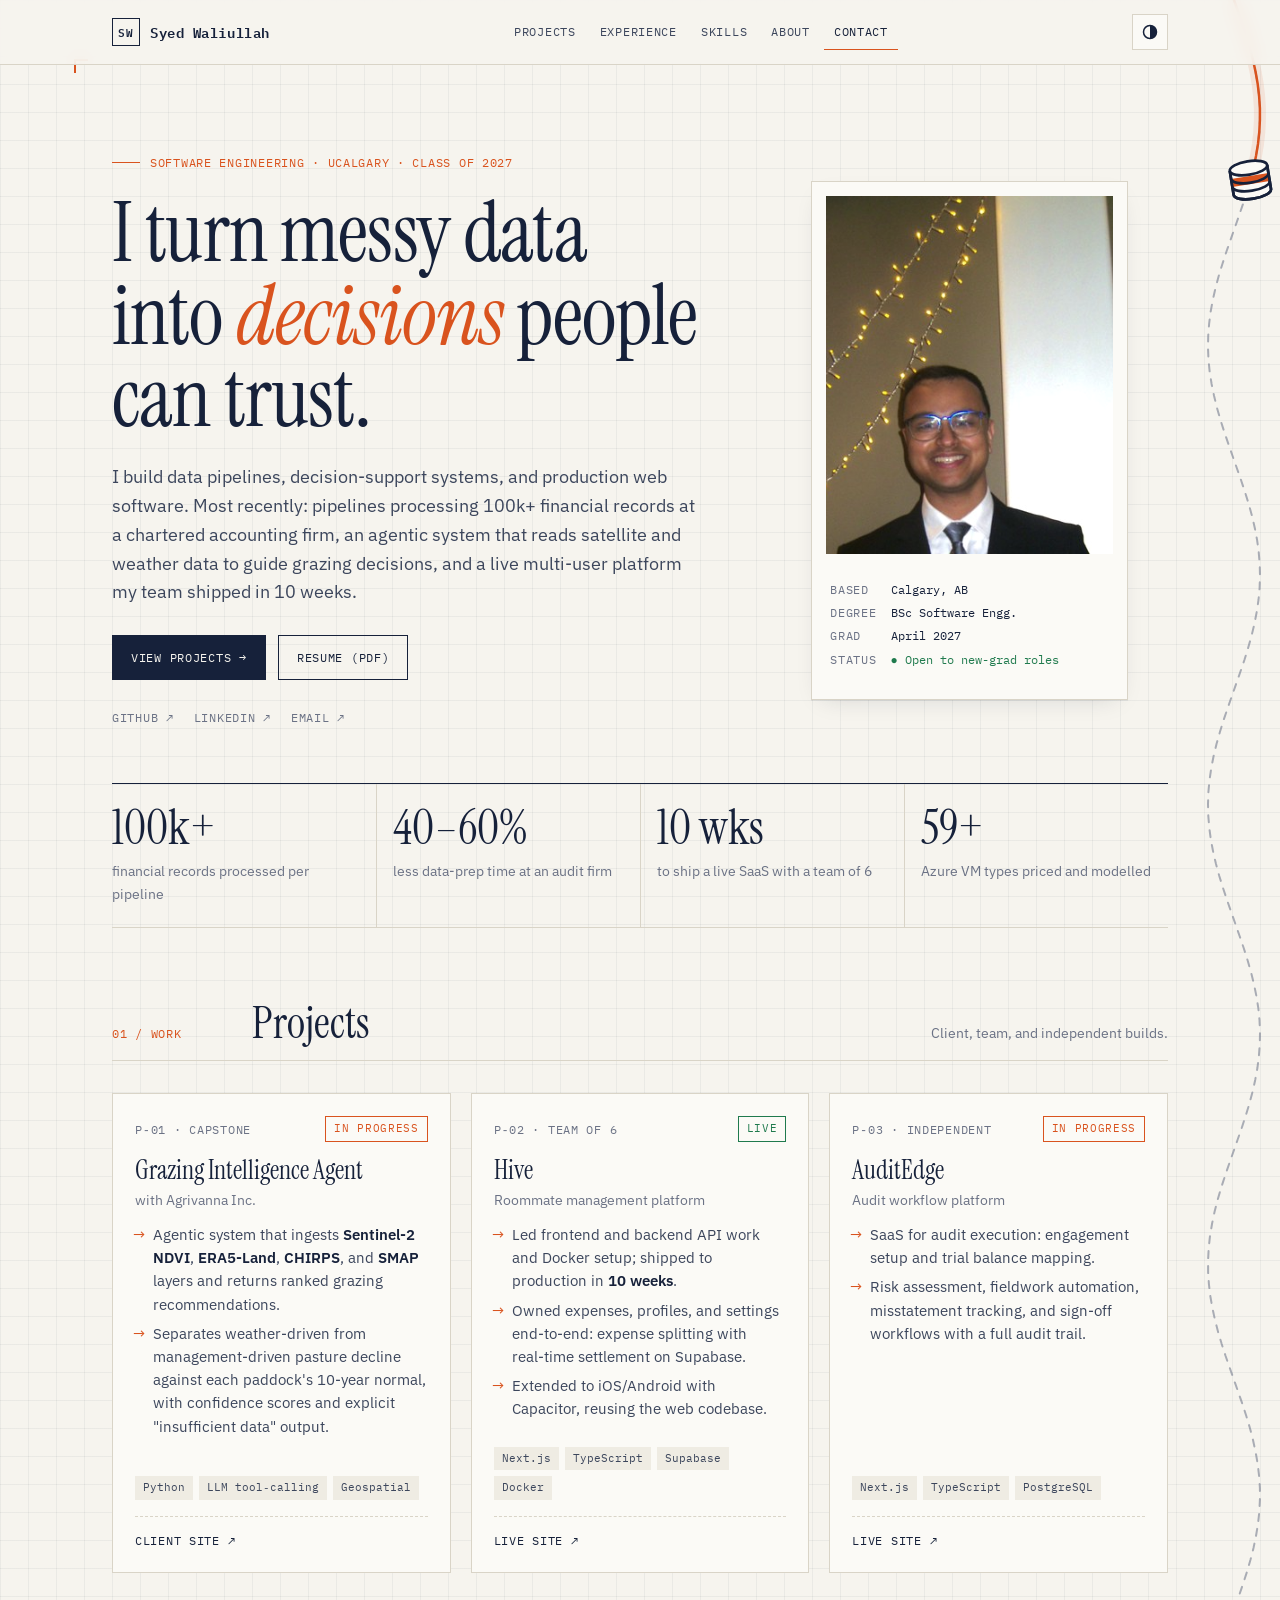
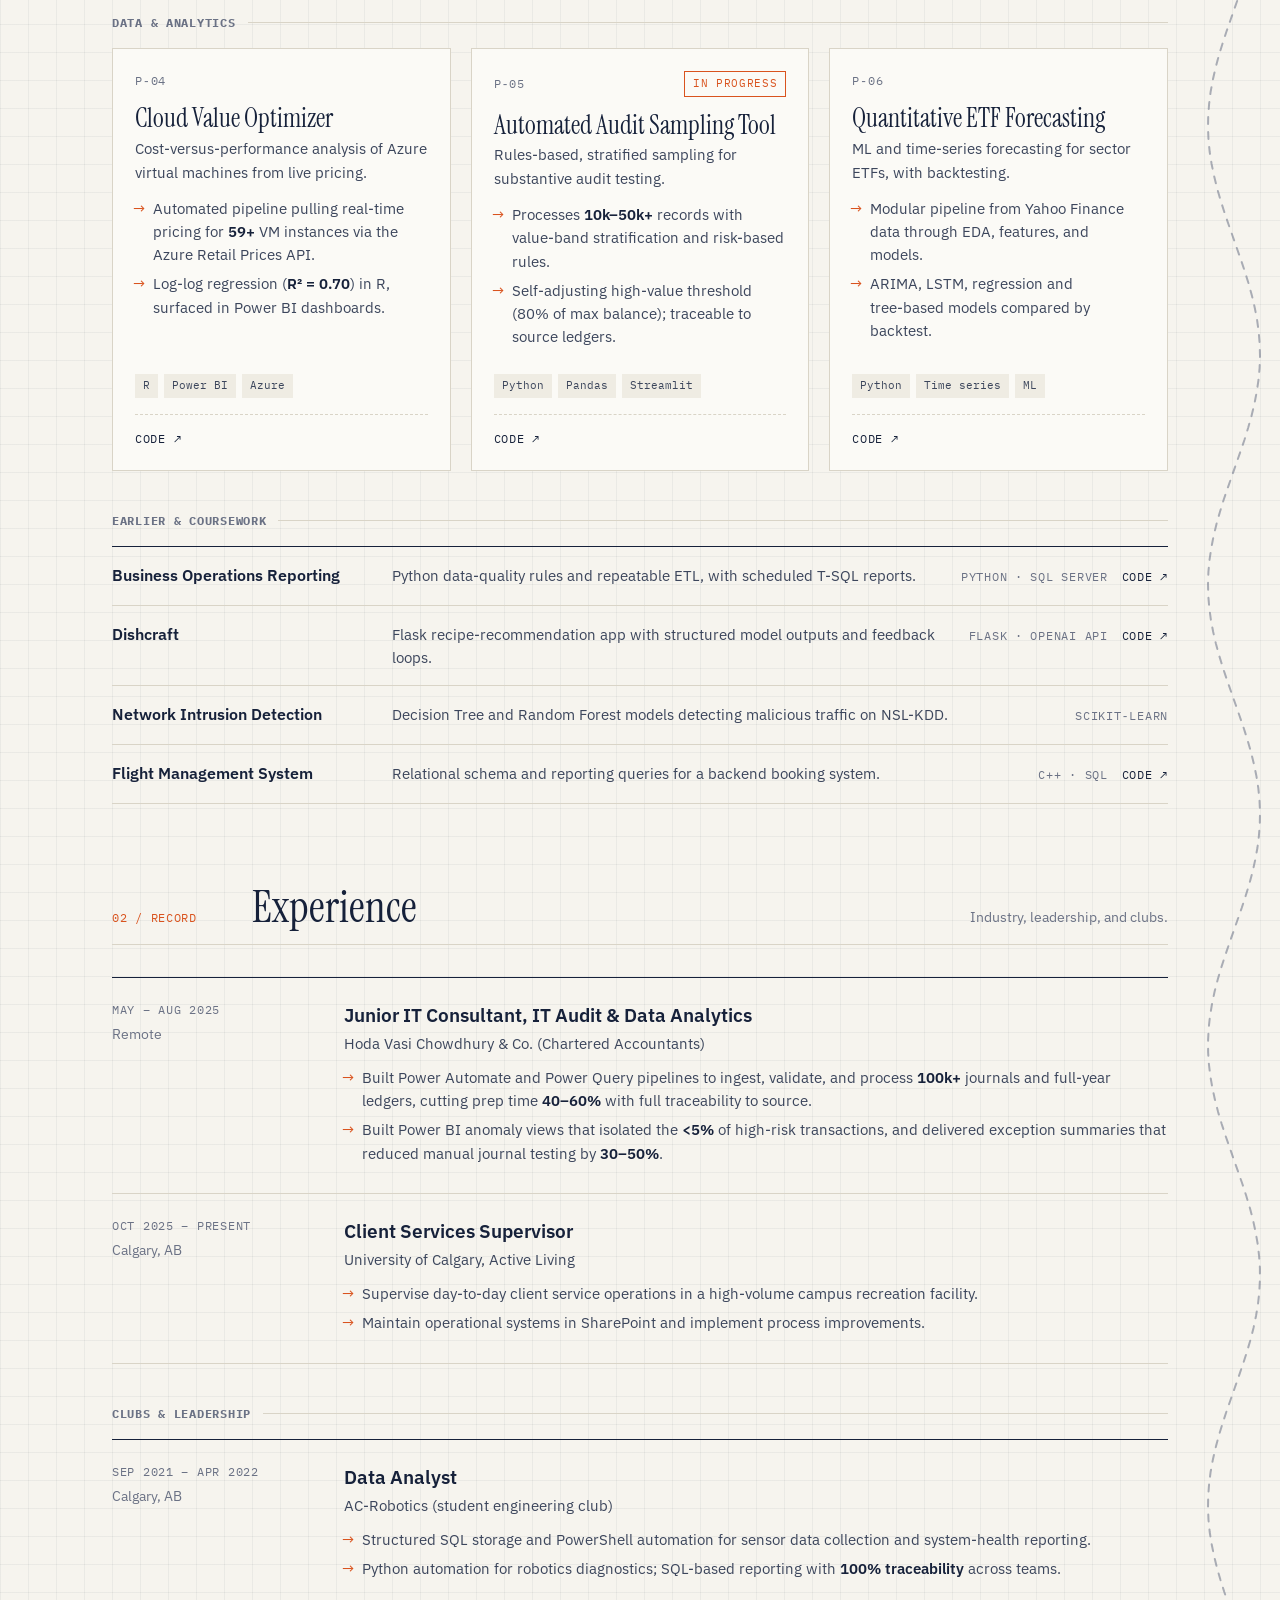
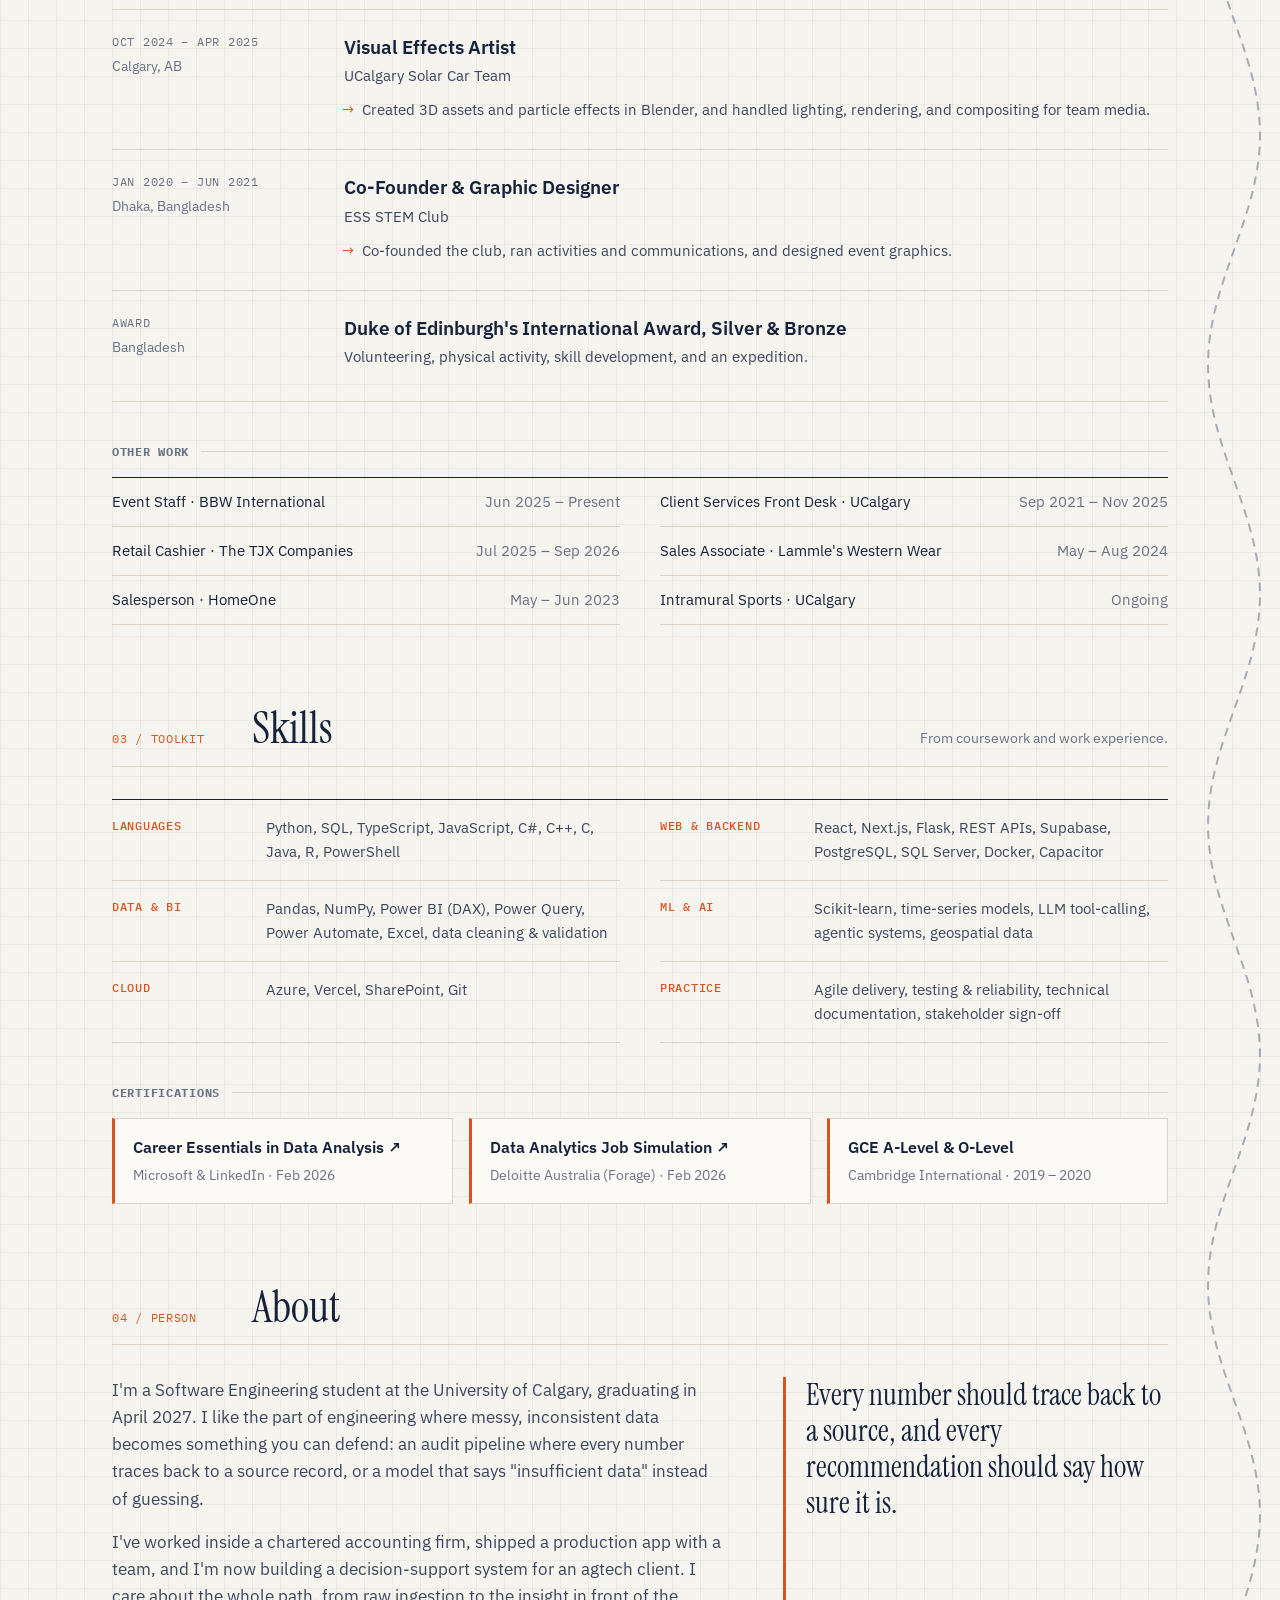
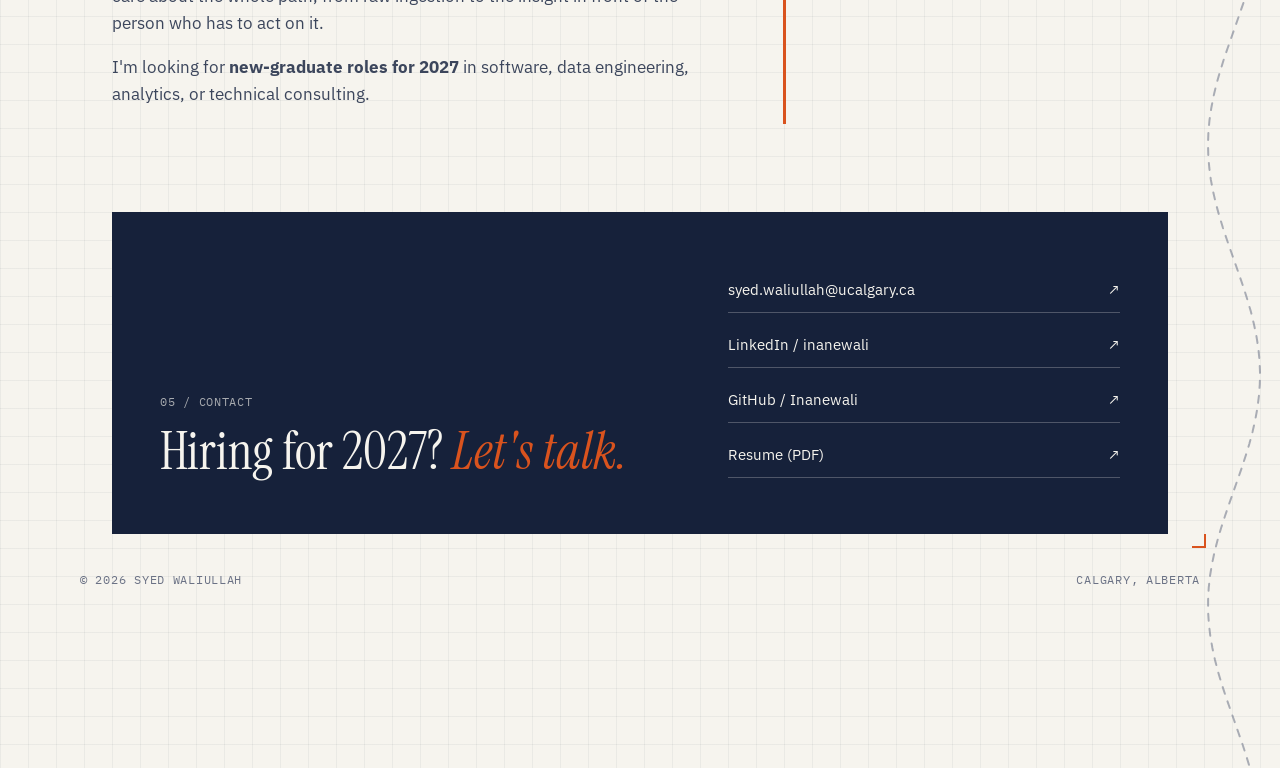
==== commit a7304823: "Add scroll-linked data packet trail Co-Authored-By: Claude Opus 5.5 <noreply@anthropic.com> Claude-S" ====
--- a/index.html
+++ b/index.html
@@ -14,13 +14,14 @@
       href="https://fonts.googleapis.com/css2?family=IBM+Plex+Mono:wght@400;500;600&family=IBM+Plex+Sans:wght@400;500;600&family=Instrument+Serif:ital@0;1&display=swap"
       rel="stylesheet"
     />
-    <link rel="stylesheet" href="style.css" />
+    <link rel="stylesheet" href="style.css?v=4" />
   </head>
 
   <body>
+    <div class="dataTrail" aria-hidden="true"></div>
     <header class="header">
       <div class="wrap headerInner">
-        <a class="logo" href="#top" aria-label="Home"><span class="logoMark">SW</span>Syed Waliullah</a>
+        <a class="logo" href="#top" aria-label="Home"><span class="logoMark">SW</span><span class="logoName">Syed Waliullah</span></a>
 
         <nav class="nav" aria-label="Primary">
           <a href="#projects">Projects</a>
@@ -72,7 +73,7 @@
       </section>
 
       <!-- METRICS -->
-      <section class="metrics reveal" aria-label="Highlights">
+      <section class="metrics" aria-label="Highlights">
         <div class="metric"><div class="metricVal">100k+</div><div class="metricLabel">financial records processed per pipeline</div></div>
         <div class="metric"><div class="metricVal">40–60%</div><div class="metricLabel">less data-prep time at an audit firm</div></div>
         <div class="metric"><div class="metricVal">10 wks</div><div class="metricLabel">to ship a live SaaS with a team of 6</div></div>
@@ -88,7 +89,7 @@
         </div>
 
         <div class="featured">
-          <article class="project reveal">
+          <article class="project">
             <div class="projectTop"><span class="mono">P‑01 · Capstone</span><span class="badge wip">In progress</span></div>
             <h3>Grazing Intelligence Agent</h3>
             <p class="projectOrg">with Agrivanna Inc.</p>
@@ -100,7 +101,7 @@
             <div class="projectLinks"><a href="https://agrivanna.com/" target="_blank" rel="noreferrer">Client site ↗</a></div>
           </article>
 
-          <article class="project reveal">
+          <article class="project">
             <div class="projectTop"><span class="mono">P‑02 · Team of 6</span><span class="badge live">Live</span></div>
             <h3>Hive</h3>
             <p class="projectOrg">Roommate management platform</p>
@@ -113,7 +114,7 @@
             <div class="projectLinks"><a href="https://hive-roomies.com" target="_blank" rel="noreferrer">Live site ↗</a></div>
           </article>
 
-          <article class="project reveal">
+          <article class="project">
             <div class="projectTop"><span class="mono">P‑03 · Independent</span><span class="badge wip">In progress</span></div>
             <h3>AuditEdge</h3>
             <p class="projectOrg">Audit workflow platform</p>
@@ -128,7 +129,7 @@
 
         <h3 class="subTitle mono">Data &amp; analytics</h3>
         <div class="grid">
-          <article class="project reveal">
+          <article class="project">
             <div class="projectTop"><span class="mono">P‑04</span></div>
             <h3>Cloud Value Optimizer</h3>
             <p class="desc">Cost-versus-performance analysis of Azure virtual machines from live pricing.</p>
@@ -140,7 +141,7 @@
             <div class="projectLinks"><a href="https://github.com/Inanewali/Cloud_Value_Optimizer/tree/main" target="_blank" rel="noreferrer">Code ↗</a></div>
           </article>
 
-          <article class="project reveal">
+          <article class="project">
             <div class="projectTop"><span class="mono">P‑05</span><span class="badge wip">In progress</span></div>
             <h3>Automated Audit Sampling Tool</h3>
             <p class="desc">Rules-based, stratified sampling for substantive audit testing.</p>
@@ -152,7 +153,7 @@
             <div class="projectLinks"><a href="https://github.com/Inanewali/Audit_App" target="_blank" rel="noreferrer">Code ↗</a></div>
           </article>
 
-          <article class="project reveal">
+          <article class="project">
             <div class="projectTop"><span class="mono">P‑06</span></div>
             <h3>Quantitative ETF Forecasting</h3>
             <p class="desc">ML and time‑series forecasting for sector ETFs, with backtesting.</p>
@@ -167,22 +168,22 @@
 
         <h3 class="subTitle mono">Earlier &amp; coursework</h3>
         <div class="ledger">
-          <div class="ledgerRow reveal">
+          <div class="ledgerRow">
             <h4>Business Operations Reporting</h4>
             <p>Python data‑quality rules and repeatable ETL, with scheduled T‑SQL reports.</p>
             <span class="meta mono">Python · SQL Server <a href="https://github.com/Inanewali" target="_blank" rel="noreferrer">Code ↗</a></span>
           </div>
-          <div class="ledgerRow reveal">
+          <div class="ledgerRow">
             <h4>Dishcraft</h4>
             <p>Flask recipe‑recommendation app with structured model outputs and feedback loops.</p>
             <span class="meta mono">Flask · OpenAI API <a href="https://github.com/Maheen21/Dishcraft" target="_blank" rel="noreferrer">Code ↗</a></span>
           </div>
-          <div class="ledgerRow reveal">
+          <div class="ledgerRow">
             <h4>Network Intrusion Detection</h4>
             <p>Decision Tree and Random Forest models detecting malicious traffic on NSL‑KDD.</p>
             <span class="meta mono">Scikit‑learn</span>
           </div>
-          <div class="ledgerRow reveal">
+          <div class="ledgerRow">
             <h4>Flight Management System</h4>
             <p>Relational schema and reporting queries for a backend booking system.</p>
             <span class="meta mono">C++ · SQL <a href="https://github.com/Inanewali/ensf-337-term-project" target="_blank" rel="noreferrer">Code ↗</a></span>
@@ -199,7 +200,7 @@
         </div>
 
         <div class="timeline">
-          <div class="role reveal">
+          <div class="role">
             <div class="roleWhen mono">May – Aug 2025<span class="where">Remote</span></div>
             <div>
               <h3>Junior IT Consultant, IT Audit &amp; Data Analytics</h3>
@@ -211,7 +212,7 @@
             </div>
           </div>
 
-          <div class="role reveal">
+          <div class="role">
             <div class="roleWhen mono">Oct 2025 – Present<span class="where">Calgary, AB</span></div>
             <div>
               <h3>Client Services Supervisor</h3>
@@ -226,7 +227,7 @@
 
         <h3 class="subTitle mono">Clubs &amp; leadership</h3>
         <div class="timeline">
-          <div class="role reveal">
+          <div class="role">
             <div class="roleWhen mono">Sep 2021 – Apr 2022<span class="where">Calgary, AB</span></div>
             <div>
               <h3>Data Analyst</h3>
@@ -238,7 +239,7 @@
             </div>
           </div>
 
-          <div class="role reveal">
+          <div class="role">
             <div class="roleWhen mono">Oct 2024 – Apr 2025<span class="where">Calgary, AB</span></div>
             <div>
               <h3>Visual Effects Artist</h3>
@@ -249,7 +250,7 @@
             </div>
           </div>
 
-          <div class="role reveal">
+          <div class="role">
             <div class="roleWhen mono">Jan 2020 – Jun 2021<span class="where">Dhaka, Bangladesh</span></div>
             <div>
               <h3>Co‑Founder &amp; Graphic Designer</h3>
@@ -260,7 +261,7 @@
             </div>
           </div>
 
-          <div class="role reveal">
+          <div class="role">
             <div class="roleWhen mono">Award<span class="where">Bangladesh</span></div>
             <div>
               <h3>Duke of Edinburgh's International Award, Silver &amp; Bronze</h3>
@@ -298,15 +299,15 @@
 
         <h3 class="subTitle mono">Certifications</h3>
         <div class="certGrid">
-          <div class="cert reveal">
+          <div class="cert">
             <h3><a href="https://www.linkedin.com/learning/certificates/3c373941e158370504725fb696a3f1c24283c1cdd0bce3c88a451010adb7dff1" target="_blank" rel="noreferrer">Career Essentials in Data Analysis ↗</a></h3>
             <p>Microsoft &amp; LinkedIn · Feb 2026</p>
           </div>
-          <div class="cert reveal">
+          <div class="cert">
             <h3><a href="https://www.theforage.com/completion-certificates/9PBTqmSxAf6zZTseP/io9DzWKe3PTsiS6GG_9PBTqmSxAf6zZTseP_6994cb7dcc37a26ba906cb63_1771362608296_completion_certificate.pdf" target="_blank" rel="noreferrer">Data Analytics Job Simulation ↗</a></h3>
             <p>Deloitte Australia (Forage) · Feb 2026</p>
           </div>
-          <div class="cert reveal">
+          <div class="cert">
             <h3>GCE A‑Level &amp; O‑Level</h3>
             <p>Cambridge International · 2019 – 2020</p>
           </div>
@@ -362,6 +363,6 @@
       <span>Calgary, Alberta</span>
     </footer>
 
-    <script src="script.js"></script>
+    <script src="script.js?v=4"></script>
   </body>
 </html>
--- a/style.css
+++ b/style.css
@@ -157,23 +157,36 @@
 .iconBtn:hover { border-color: var(--ink); }
 .menuBtn { display: none; }
 
-@media (max-width: 820px) {
+@media (max-width: 960px) {
   .menuBtn { display: grid; }
   .nav {
-    position: absolute;
+    position: fixed;
     top: 64px;
     left: 0;
     right: 0;
     flex-direction: column;
     align-items: stretch;
+    gap: 0;
     background: var(--paper);
     border-bottom: 1px solid var(--rule);
-    padding: 8px var(--gutter) 16px;
+    padding: 8px var(--gutter) 20px;
+    box-shadow: 0 0 0 100vmax rgba(10, 14, 24, 0.45);
+    clip-path: inset(0 0 -100vmax 0);
     display: none;
   }
   .nav.open { display: flex; }
-  .nav a { padding: 12px 0; border-bottom: 1px solid var(--rule); }
-}
+  .nav a {
+    font-size: 14px;
+    padding: 16px 0;
+    border-bottom: 1px solid var(--rule);
+  }
+  .nav a:last-child { border-bottom: none; }
+  .nav a:hover,
+  .nav a.active { border-bottom-color: var(--rule); color: var(--signal); }
+  .logoName { display: none; }
+}
+@media (min-width: 340px) and (max-width: 960px) { .logoName { display: inline; } }
+body.menuOpen { overflow: hidden; }
 
 /* ---------- Buttons ---------- */
 .btn,
@@ -560,10 +573,45 @@
 }
 
 /* ---------- Motion ---------- */
-.reveal { opacity: 0; transform: translateY(12px); transition: opacity 0.6s ease, transform 0.6s ease; }
-.reveal.in { opacity: 1; transform: none; }
 @media (prefers-reduced-motion: reduce) {
   html { scroll-behavior: auto; }
-  .reveal { opacity: 1; transform: none; transition: none; }
   .project, .btn { transition: none; }
 }
+
+/* ---------- Scroll trail: a data packet riding the pipeline ---------- */
+body { position: relative; }
+.header, main, .footer { position: relative; z-index: 1; }
+.header { z-index: 20; }
+.dataTrail {
+  position: absolute;
+  top: 0;
+  right: max(4px, calc((100vw - var(--max)) / 2 - 92px));
+  width: 84px;
+  pointer-events: none;
+  z-index: 0;
+}
+.dataTrail svg { display: block; overflow: visible; }
+.trailBase { fill: none; stroke: var(--muted); stroke-width: 2; stroke-dasharray: 7 8; opacity: 0.55; stroke-linecap: round; }
+.trailDone { fill: none; stroke: var(--signal); stroke-width: 2.5; stroke-linecap: round; }
+.trailGlow { fill: none; stroke: var(--signal-soft); stroke-width: 12; stroke-linecap: round; }
+.packet { transition: transform 0.12s linear; }
+.packetBob { animation: bob 2.4s ease-in-out infinite; transform-origin: center; }
+@keyframes bob { 0%, 100% { transform: translateY(0); } 50% { transform: translateY(-4px); } }
+.packetBody { fill: var(--card); stroke: var(--ink); stroke-width: 2; }
+.packetBand { fill: var(--signal); }
+.packetLine { fill: none; stroke: var(--ink); stroke-width: 2; }
+.bit { fill: var(--signal); opacity: 0; animation: bitFloat 2.4s ease-out infinite; }
+.bit:nth-of-type(2) { animation-delay: 0.8s; }
+.bit:nth-of-type(3) { animation-delay: 1.6s; }
+@keyframes bitFloat {
+  0% { opacity: 0; transform: translate(0, 0); }
+  20% { opacity: 0.9; }
+  100% { opacity: 0; transform: translate(0, -26px); }
+}
+@media (max-width: 1180px) { .dataTrail { opacity: 0.45; } }
+@media (max-width: 720px) { .dataTrail { display: none; } }
+@media (prefers-reduced-motion: reduce) {
+  .packetBob, .bit { animation: none; }
+  .bit { opacity: 0; }
+  .packet { transition: none; }
+}
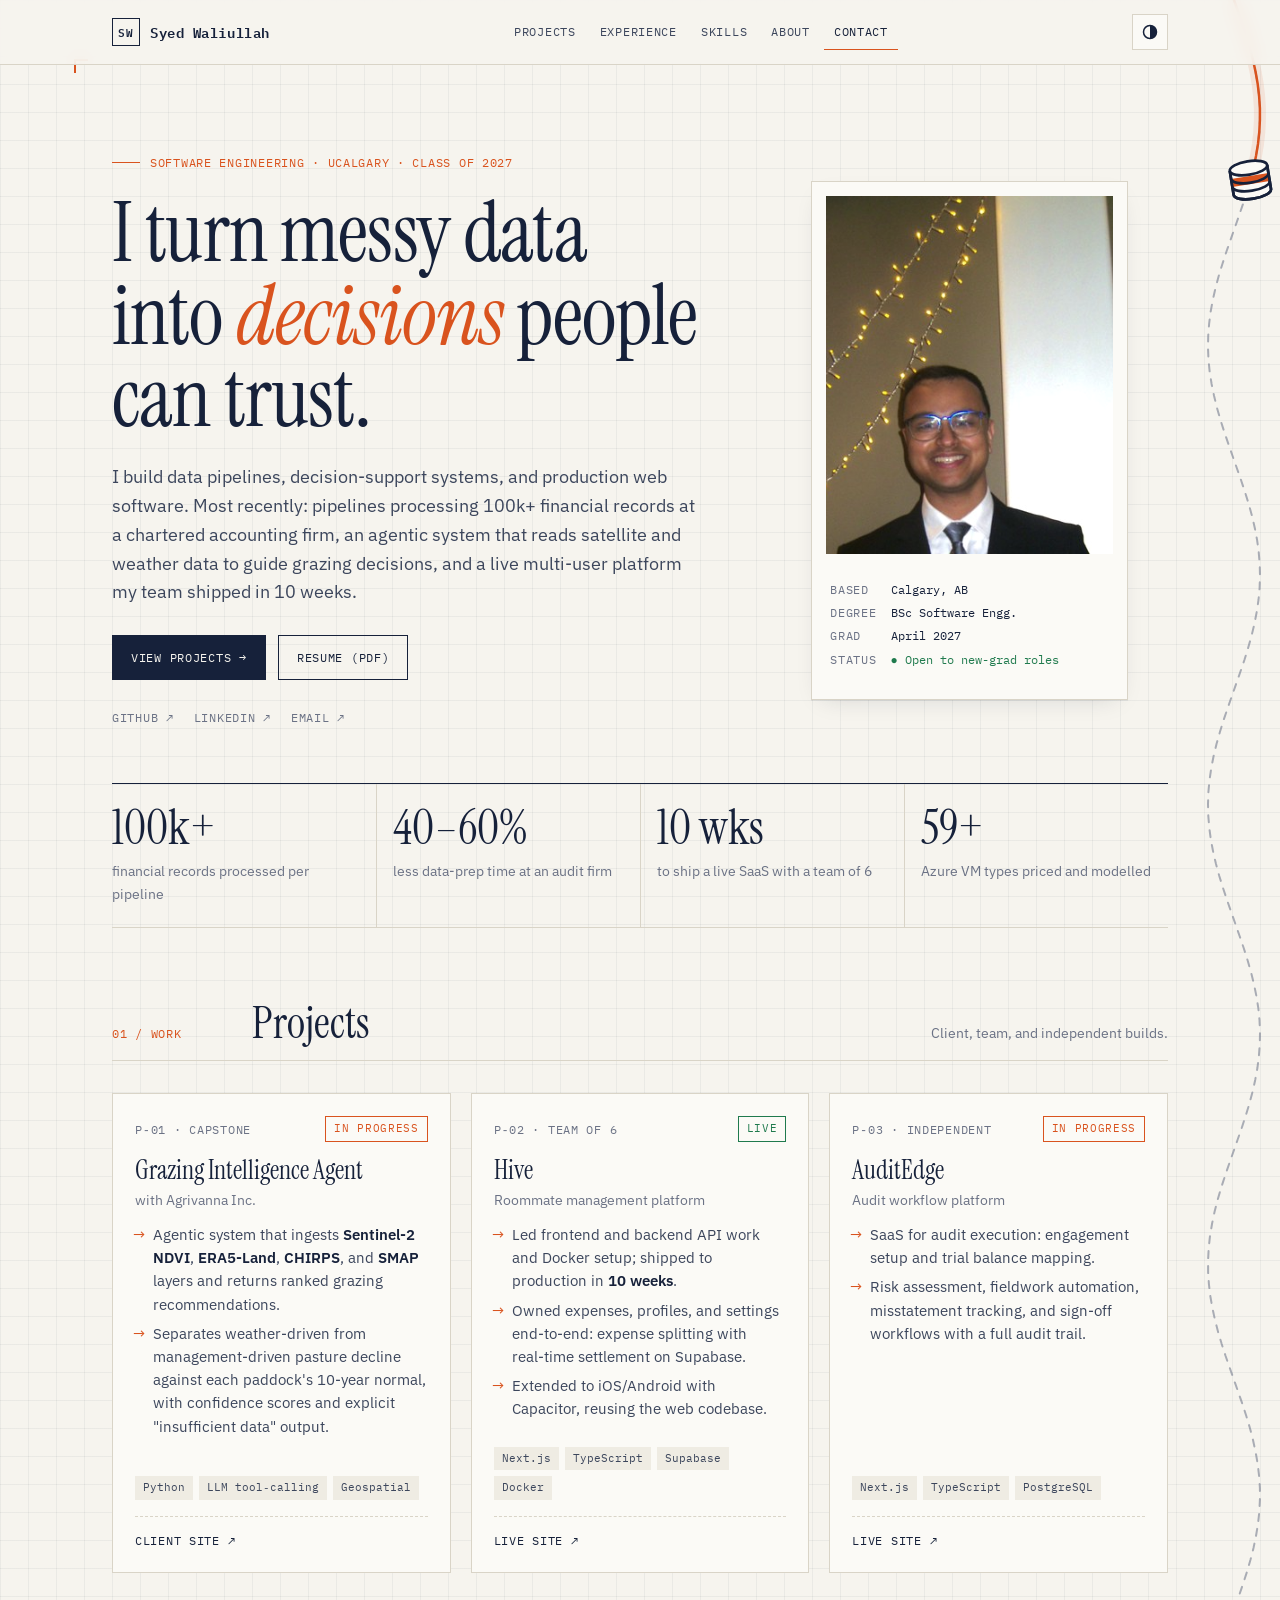
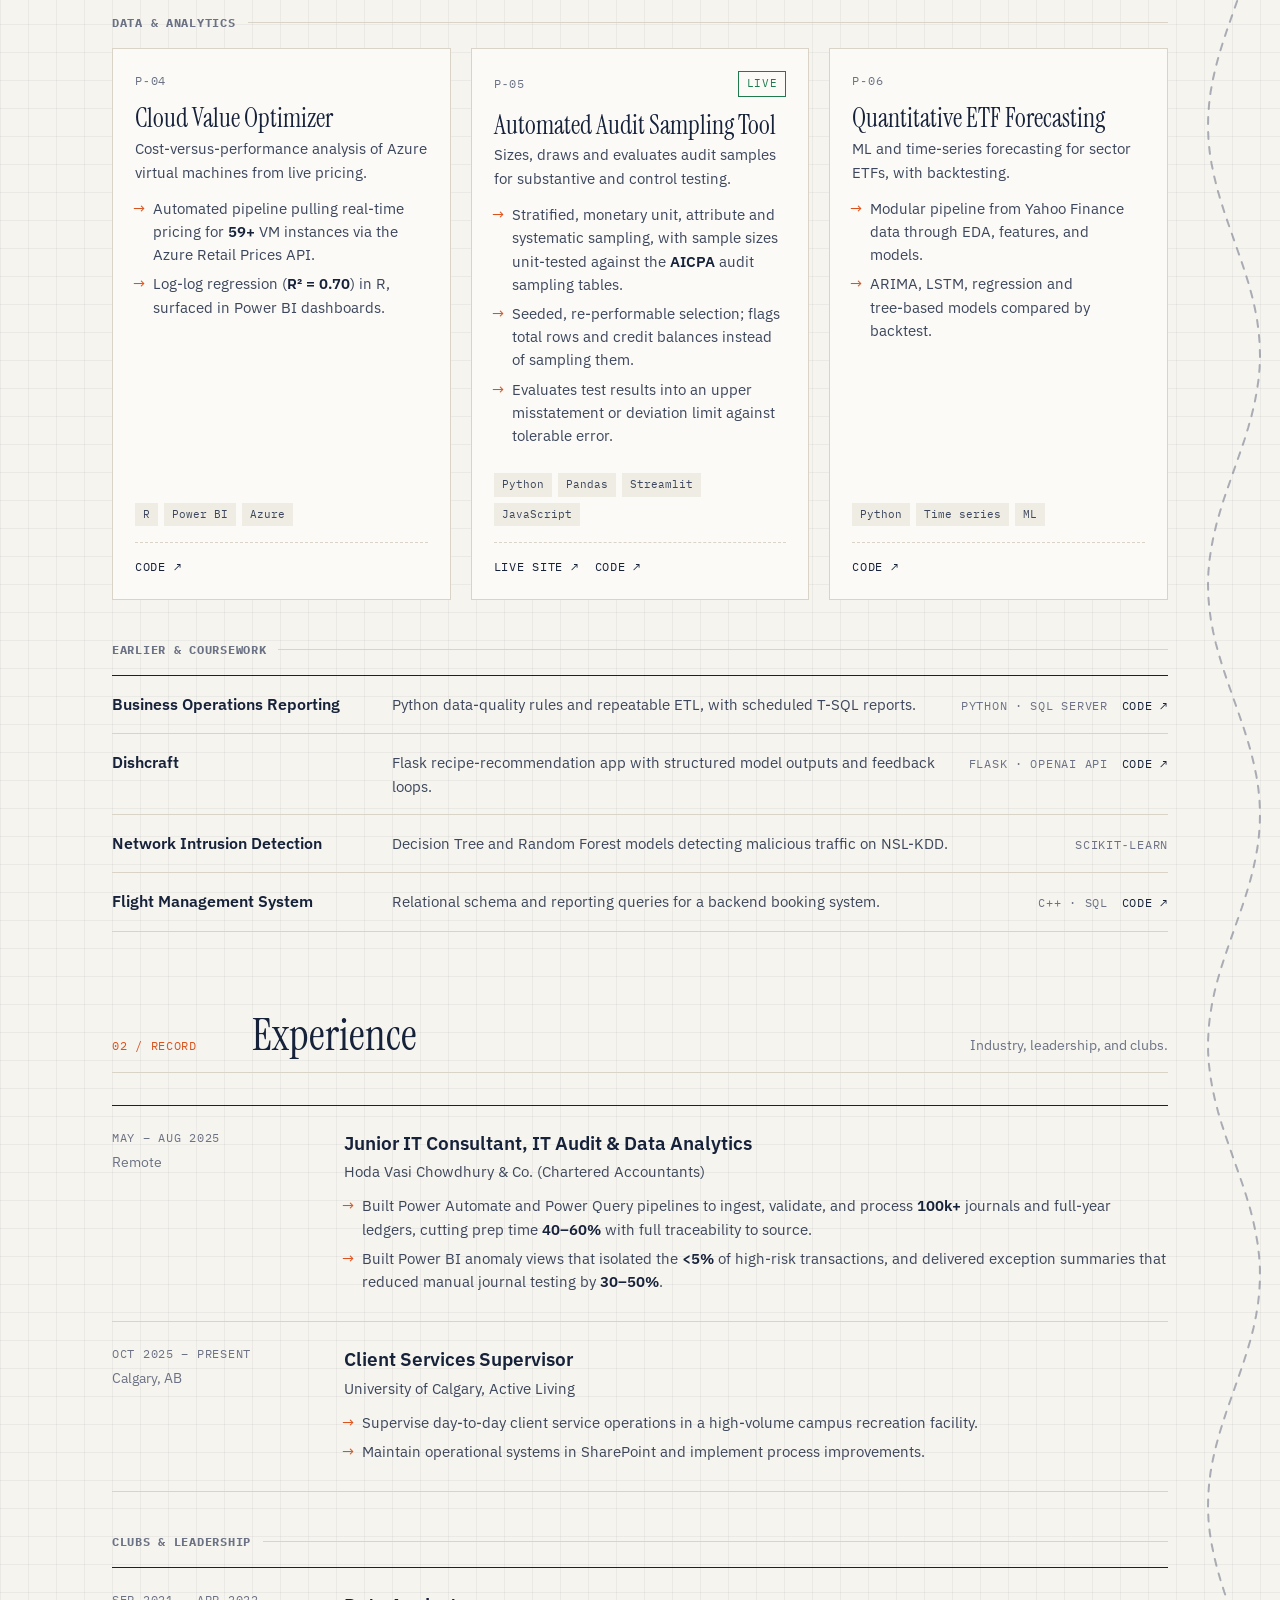
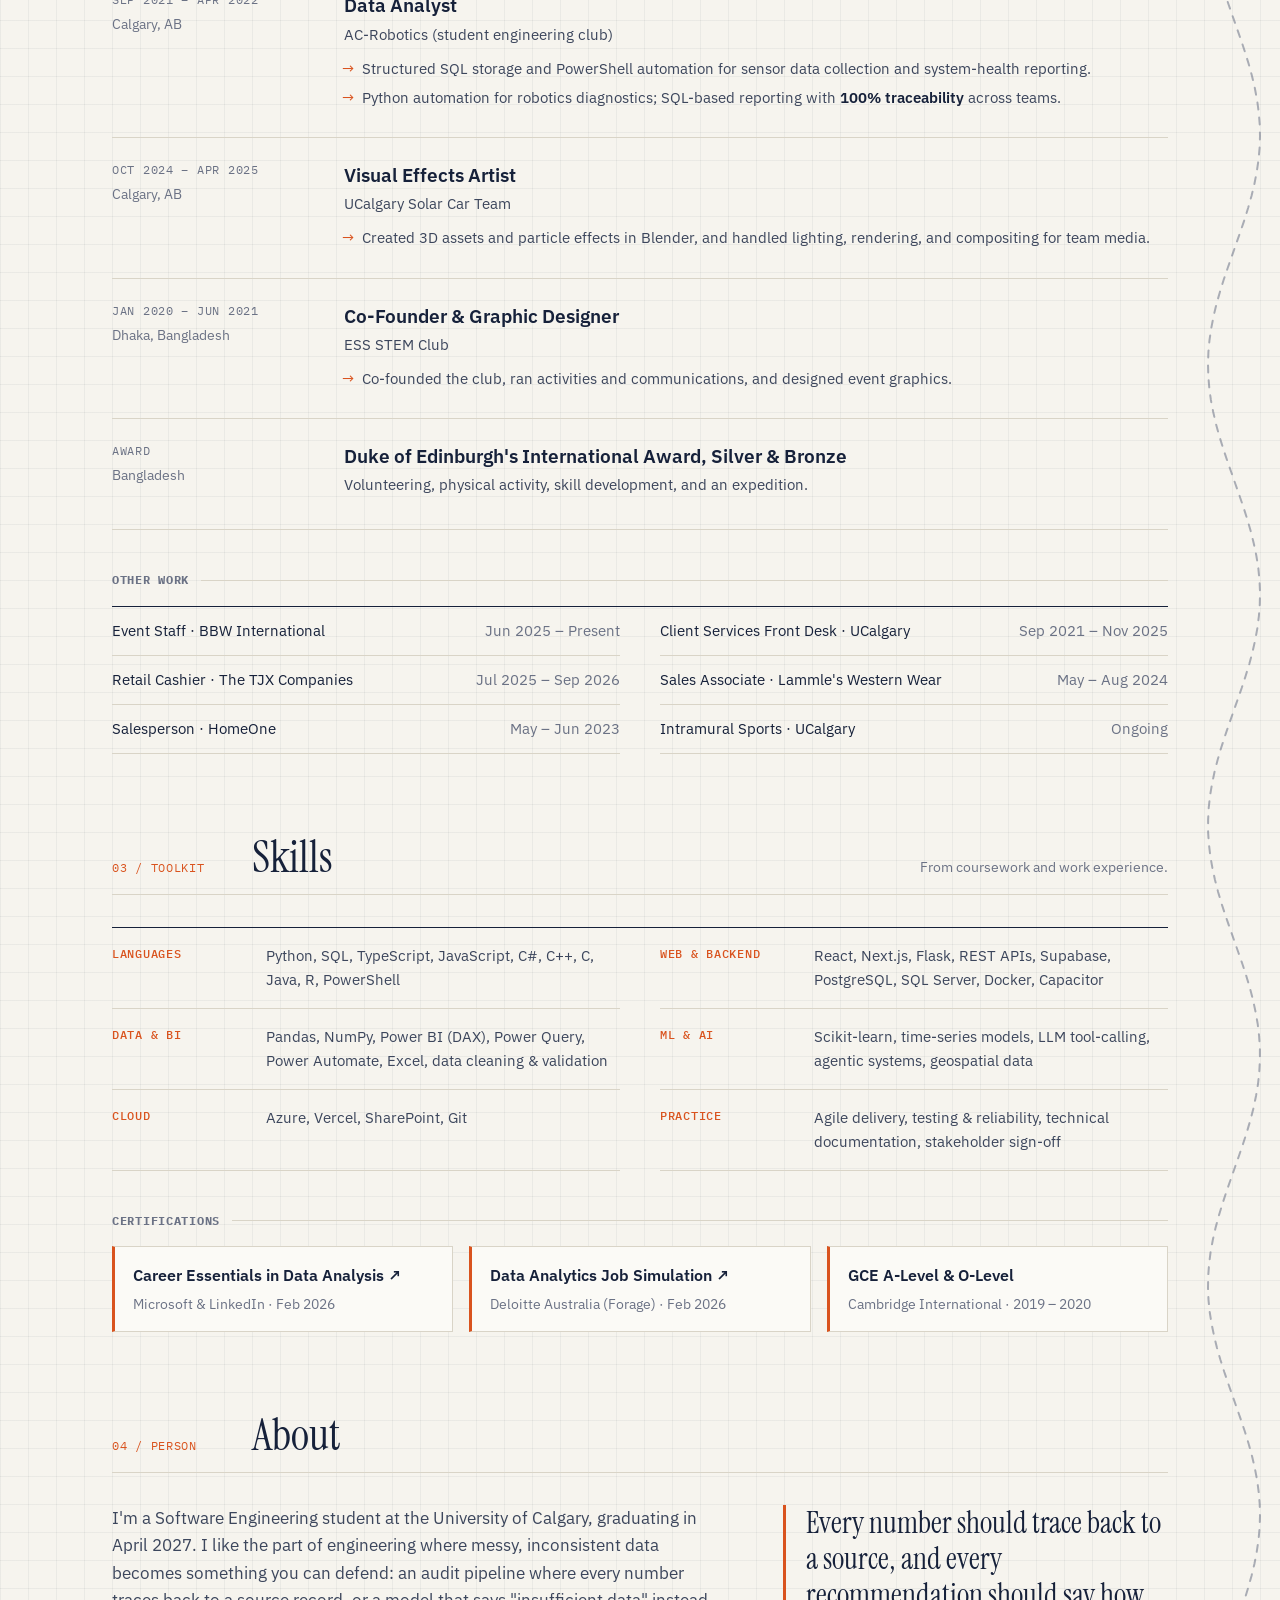
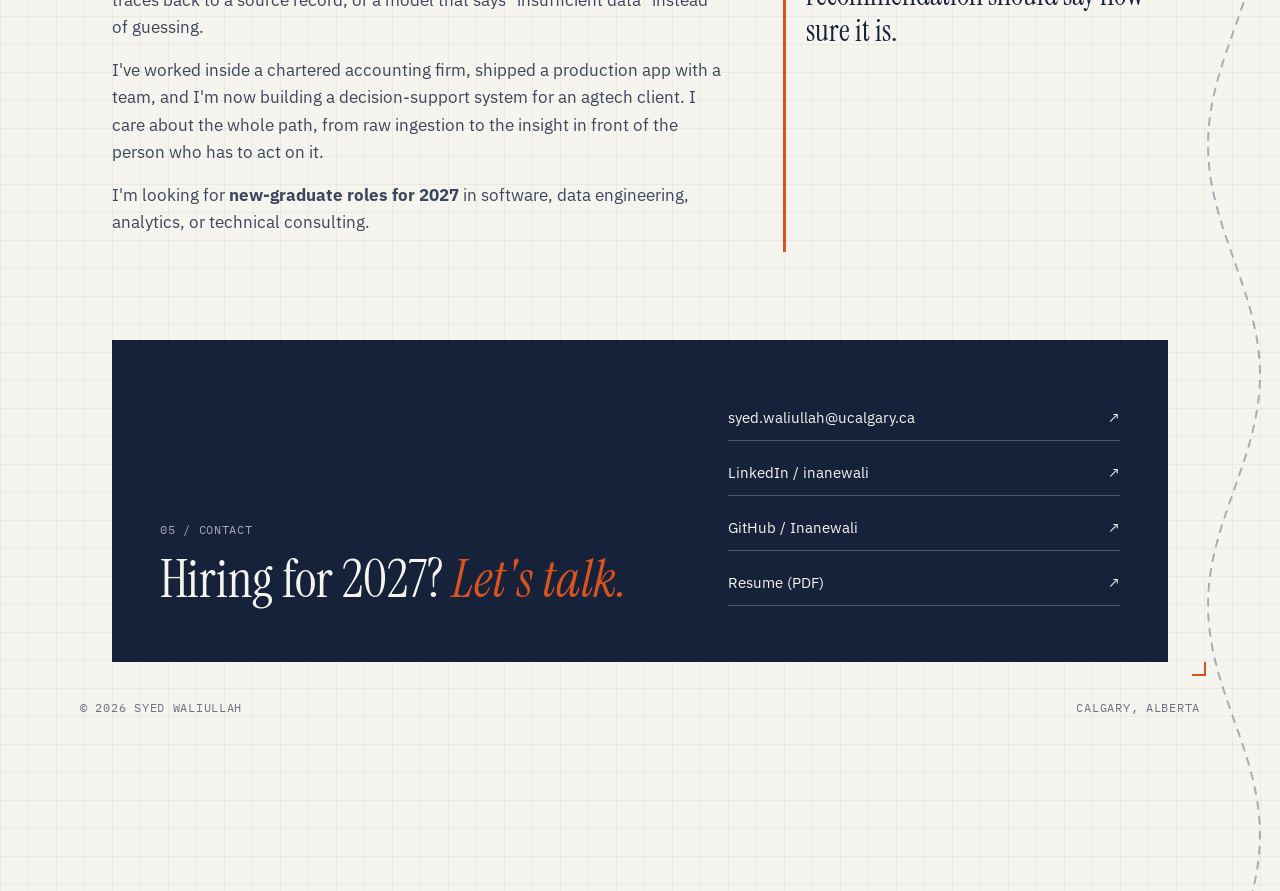
==== commit 6d8be028: "Update Audit Sampling Tool: live site link and current feature set Co-Authored-By: Claude Opus 5.5 <" ====
--- a/index.html
+++ b/index.html
@@ -142,15 +142,16 @@
           </article>
 
           <article class="project">
-            <div class="projectTop"><span class="mono">P‑05</span><span class="badge wip">In progress</span></div>
+            <div class="projectTop"><span class="mono">P‑05</span><span class="badge live">Live</span></div>
             <h3>Automated Audit Sampling Tool</h3>
-            <p class="desc">Rules-based, stratified sampling for substantive audit testing.</p>
-            <ul class="bullets">
-              <li>Processes <b>10k–50k+</b> records with value‑band stratification and risk‑based rules.</li>
-              <li>Self‑adjusting high‑value threshold (80% of max balance); traceable to source ledgers.</li>
-            </ul>
-            <div class="tags"><span>Python</span><span>Pandas</span><span>Streamlit</span></div>
-            <div class="projectLinks"><a href="https://github.com/Inanewali/Audit_App" target="_blank" rel="noreferrer">Code ↗</a></div>
+            <p class="desc">Sizes, draws and evaluates audit samples for substantive and control testing.</p>
+            <ul class="bullets">
+              <li>Stratified, monetary unit, attribute and systematic sampling, with sample sizes unit‑tested against the <b>AICPA</b> audit sampling tables.</li>
+              <li>Seeded, re‑performable selection; flags total rows and credit balances instead of sampling them.</li>
+              <li>Evaluates test results into an upper misstatement or deviation limit against tolerable error.</li>
+            </ul>
+            <div class="tags"><span>Python</span><span>Pandas</span><span>Streamlit</span><span>JavaScript</span></div>
+            <div class="projectLinks"><a href="https://inanewali.github.io/Audit_App/" target="_blank" rel="noreferrer">Live site ↗</a><a href="https://github.com/Inanewali/Audit_App" target="_blank" rel="noreferrer">Code ↗</a></div>
           </article>
 
           <article class="project">
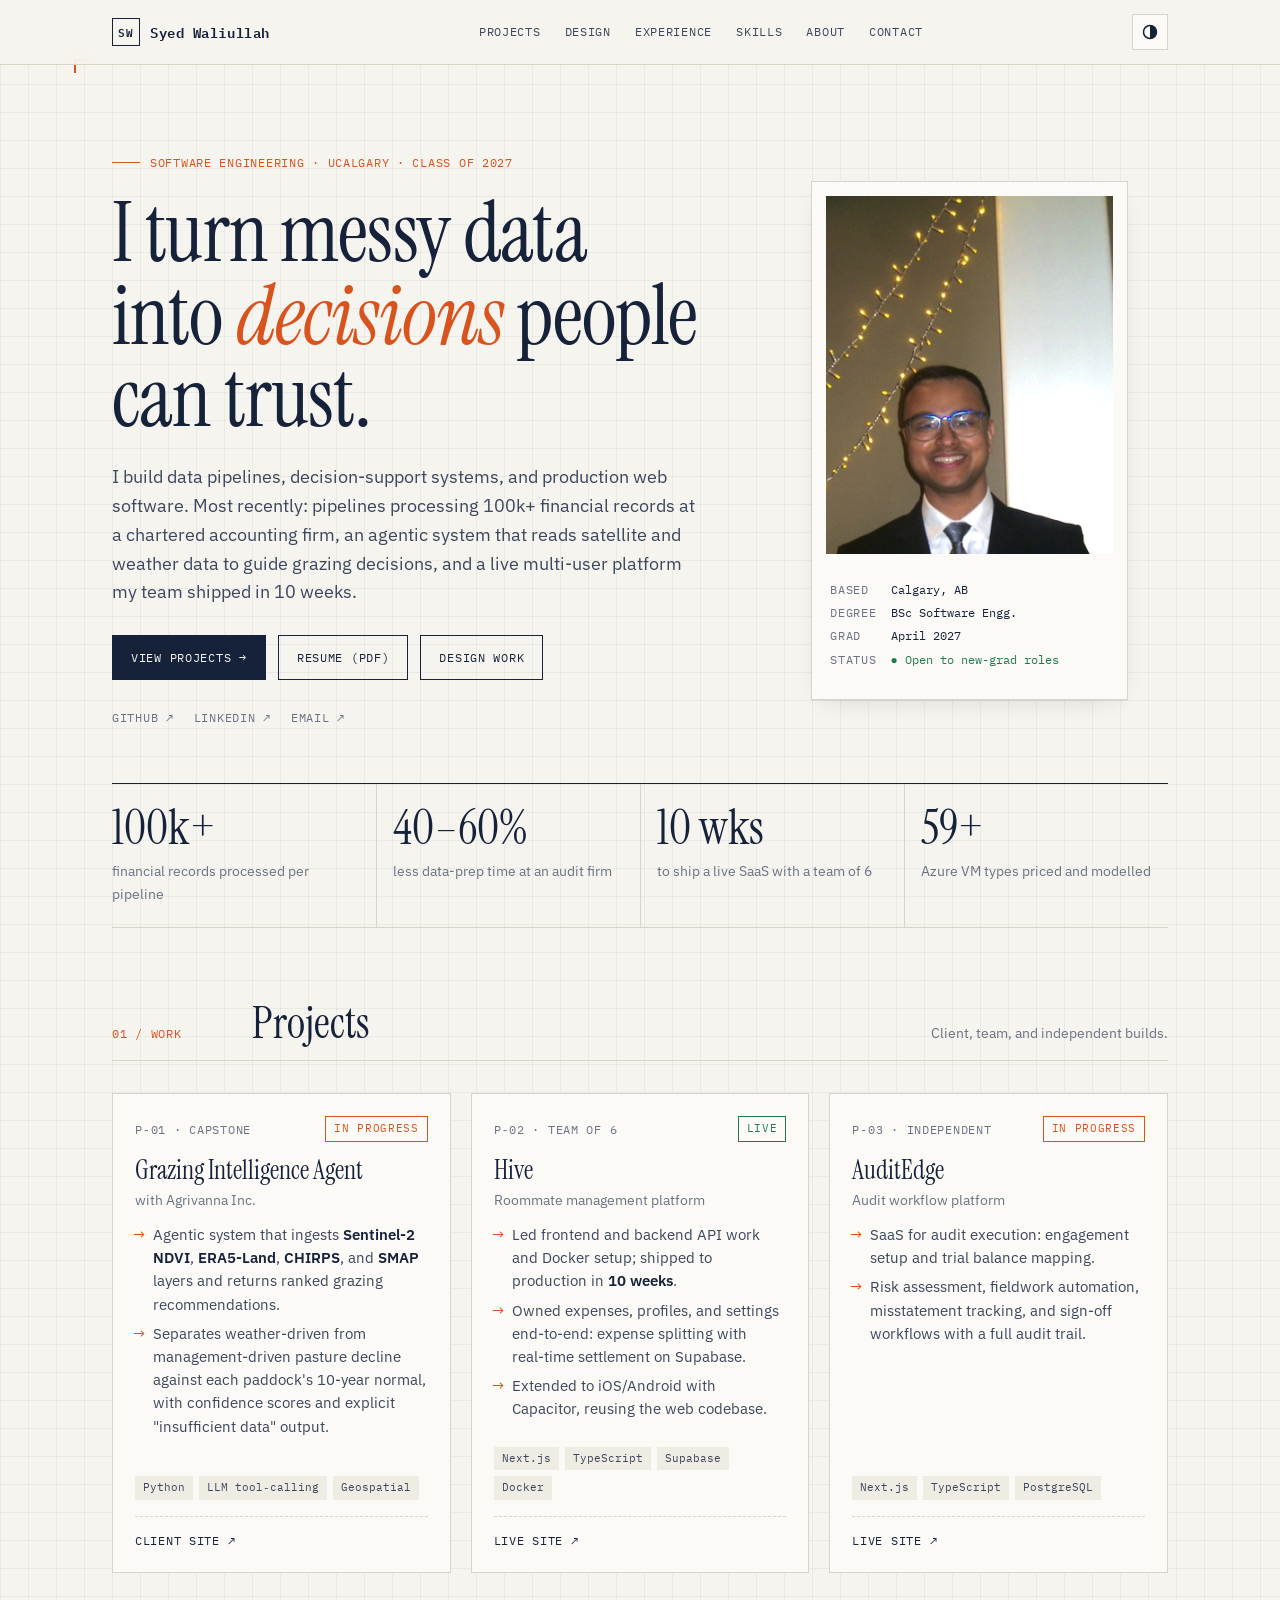
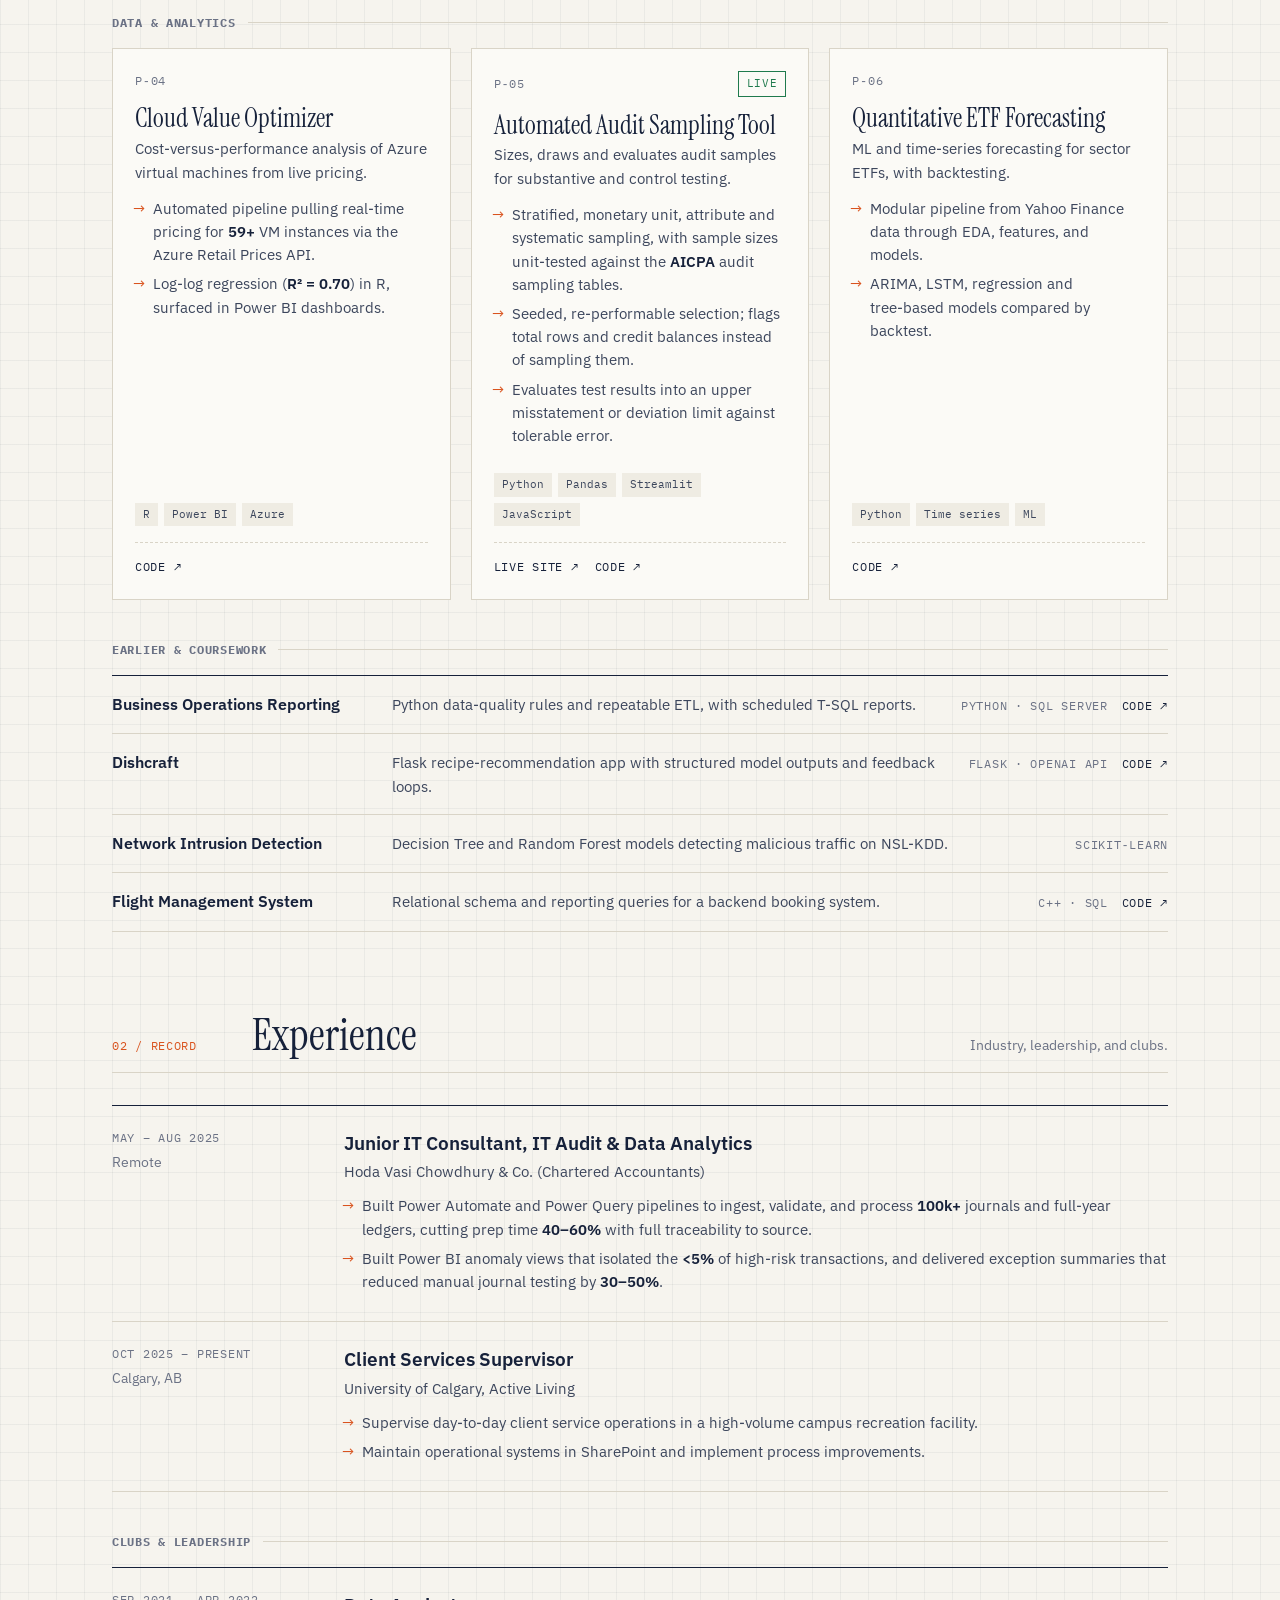
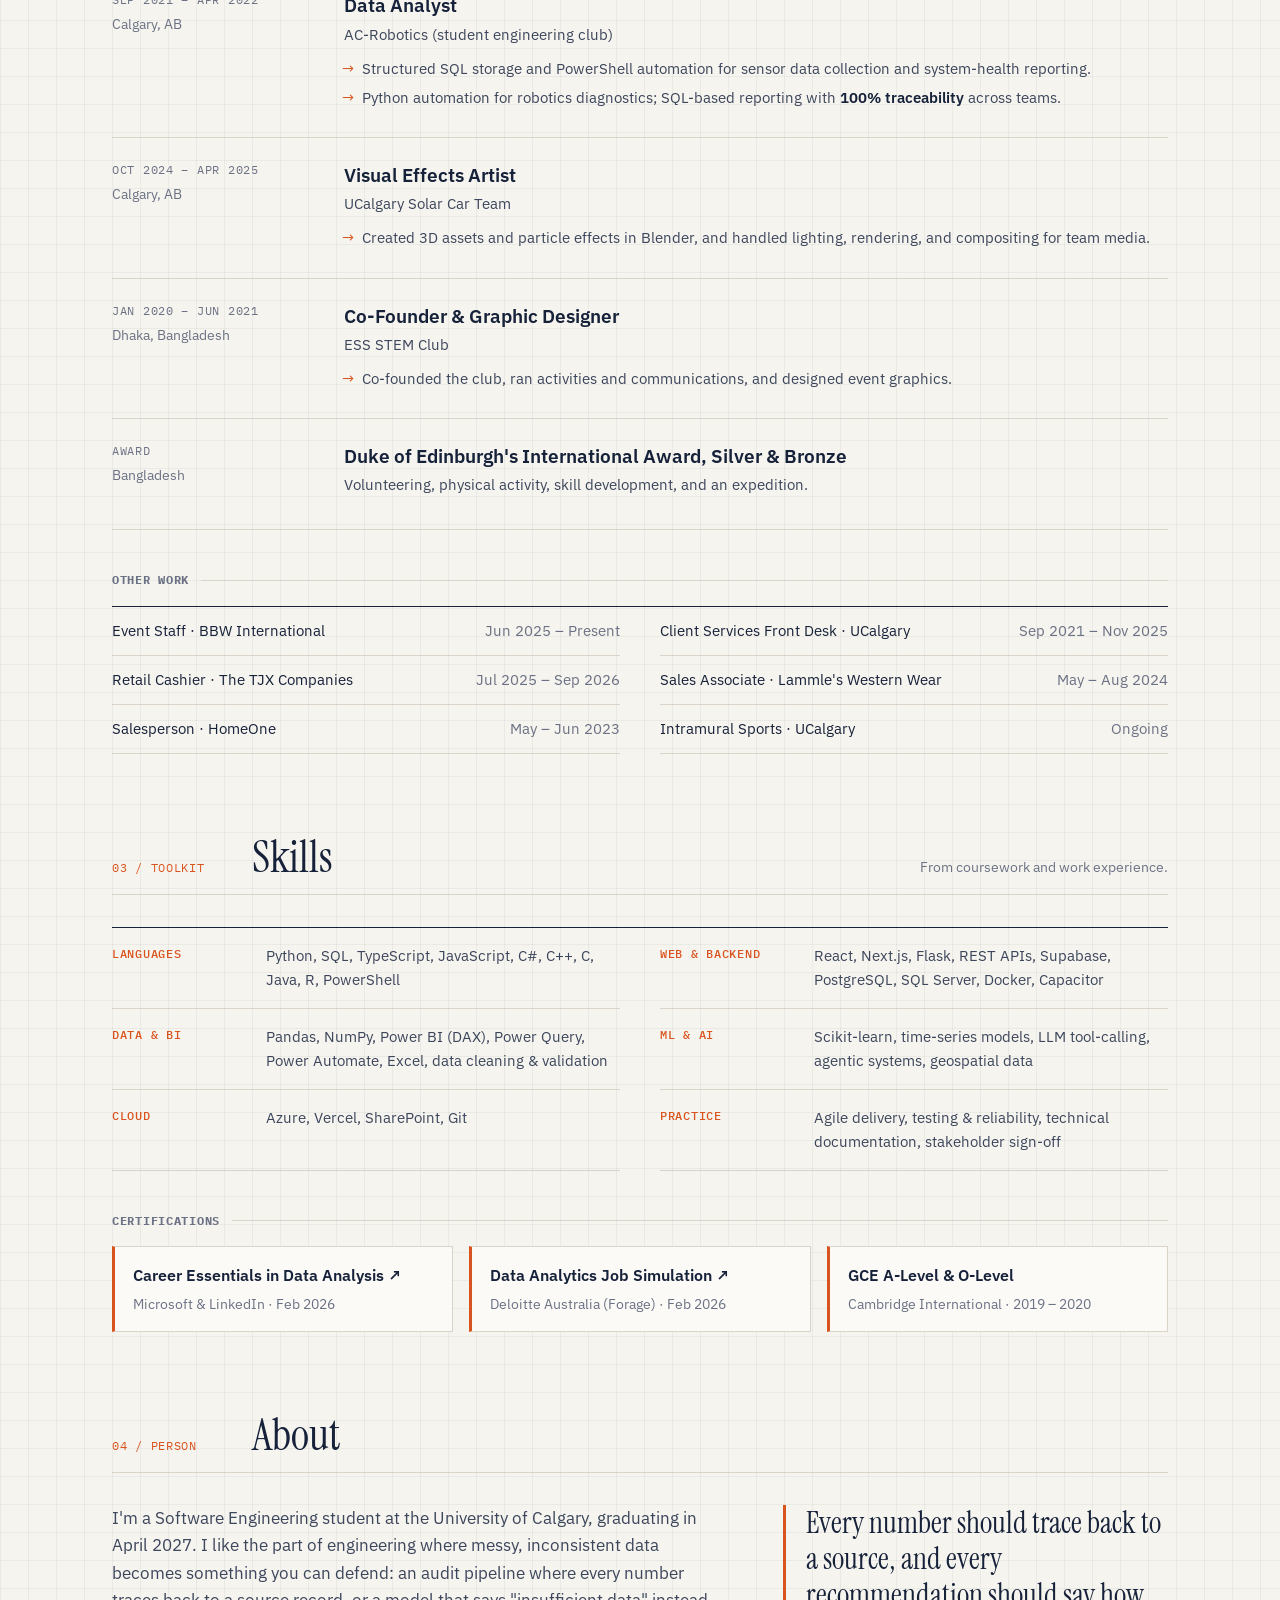
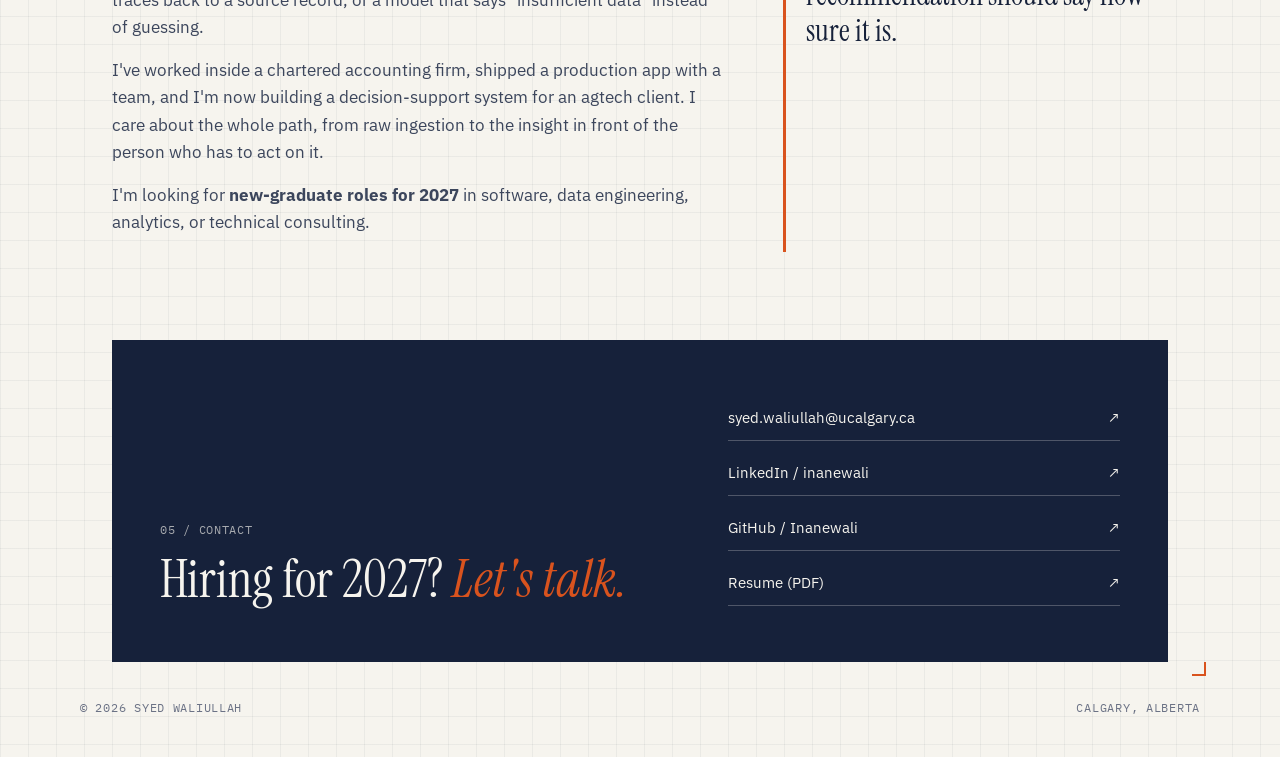
==== commit a7bc65bb: "Link design portfolio from main site and back Co-Authored-By: Claude Opus 5.5 <noreply@anthropic.com" ====
--- a/index.html
+++ b/index.html
@@ -25,6 +25,7 @@
 
         <nav class="nav" aria-label="Primary">
           <a href="#projects">Projects</a>
+          <a href="./design/">Design</a>
           <a href="#experience">Experience</a>
           <a href="#skills">Skills</a>
           <a href="#about">About</a>
@@ -53,6 +54,7 @@
           <div class="heroCtas">
             <a class="btn" href="#projects">View projects →</a>
             <a class="btnGhost" href="./resume.pdf" target="_blank" rel="noreferrer">Resume (PDF)</a>
+            <a class="btnGhost" href="./design/">Design work</a>
           </div>
           <div class="linksRow">
             <a href="https://github.com/Inanewali" target="_blank" rel="noreferrer">GitHub ↗</a>
